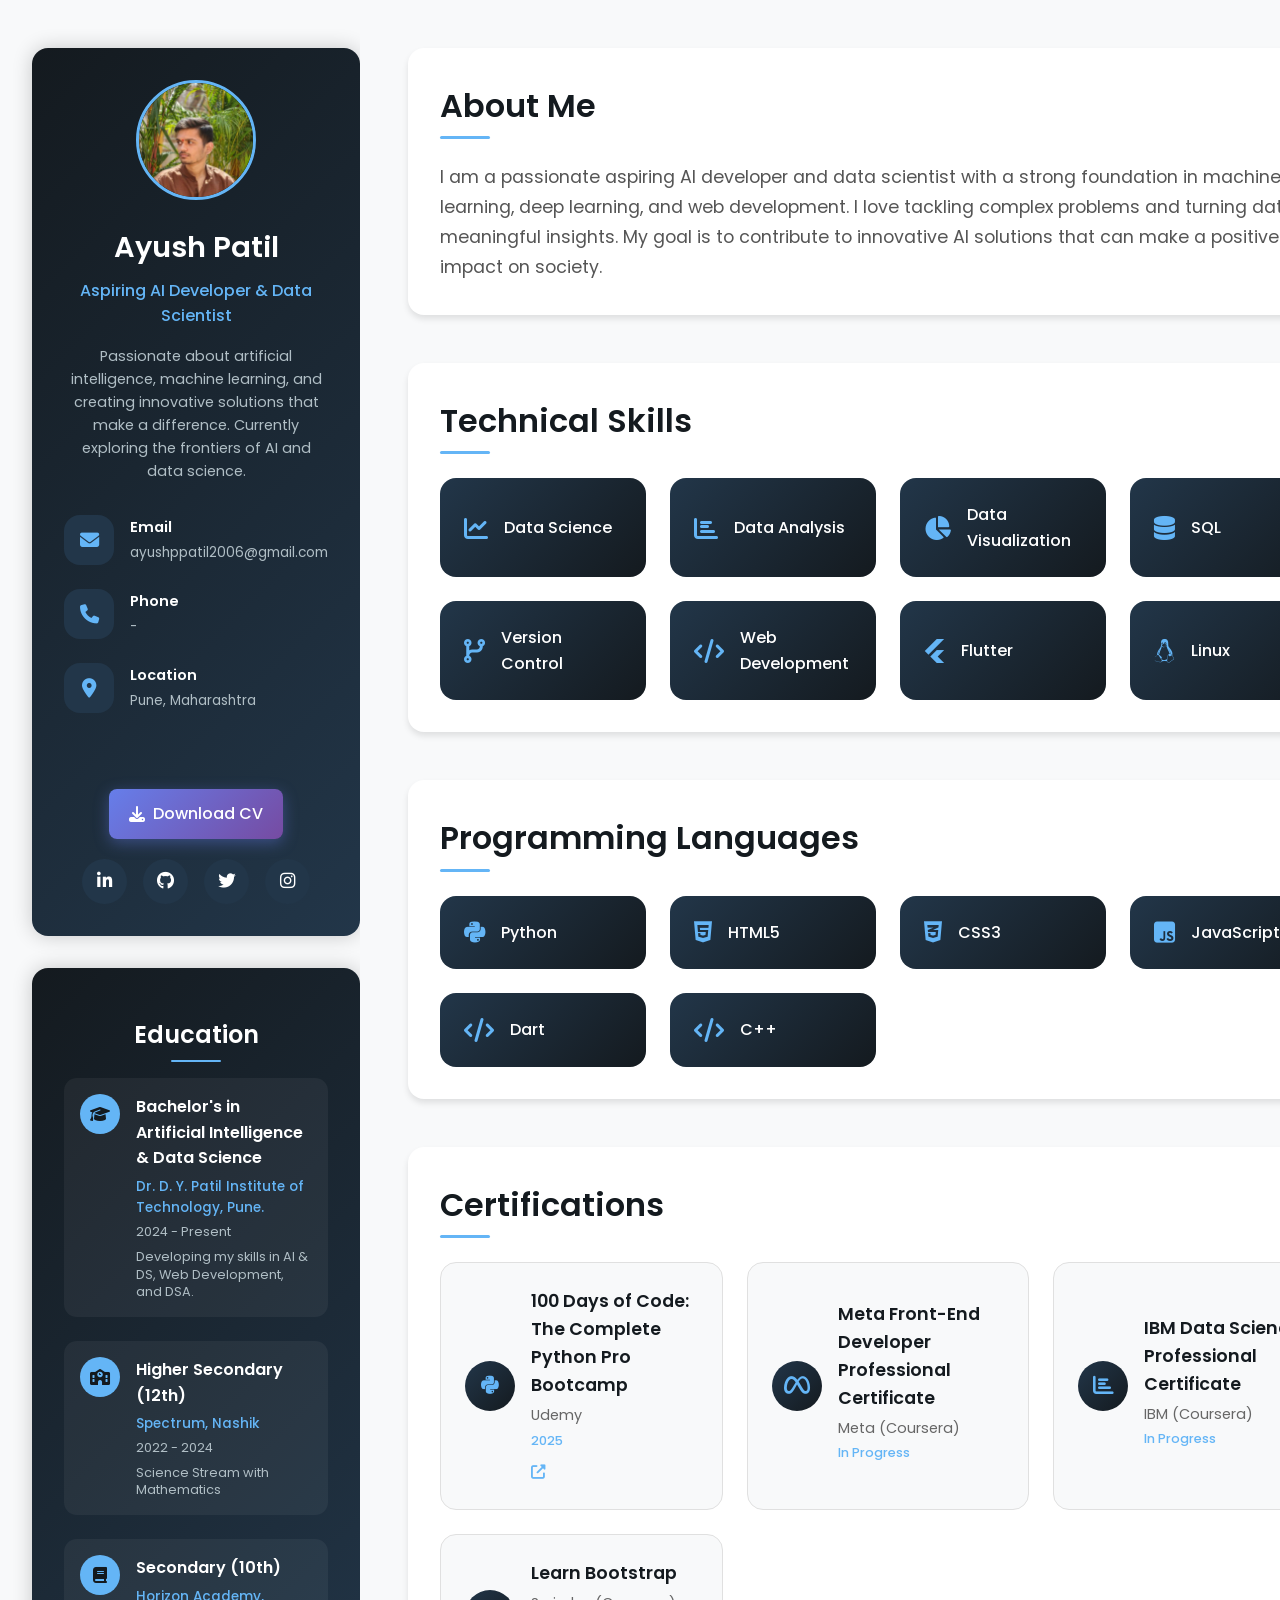
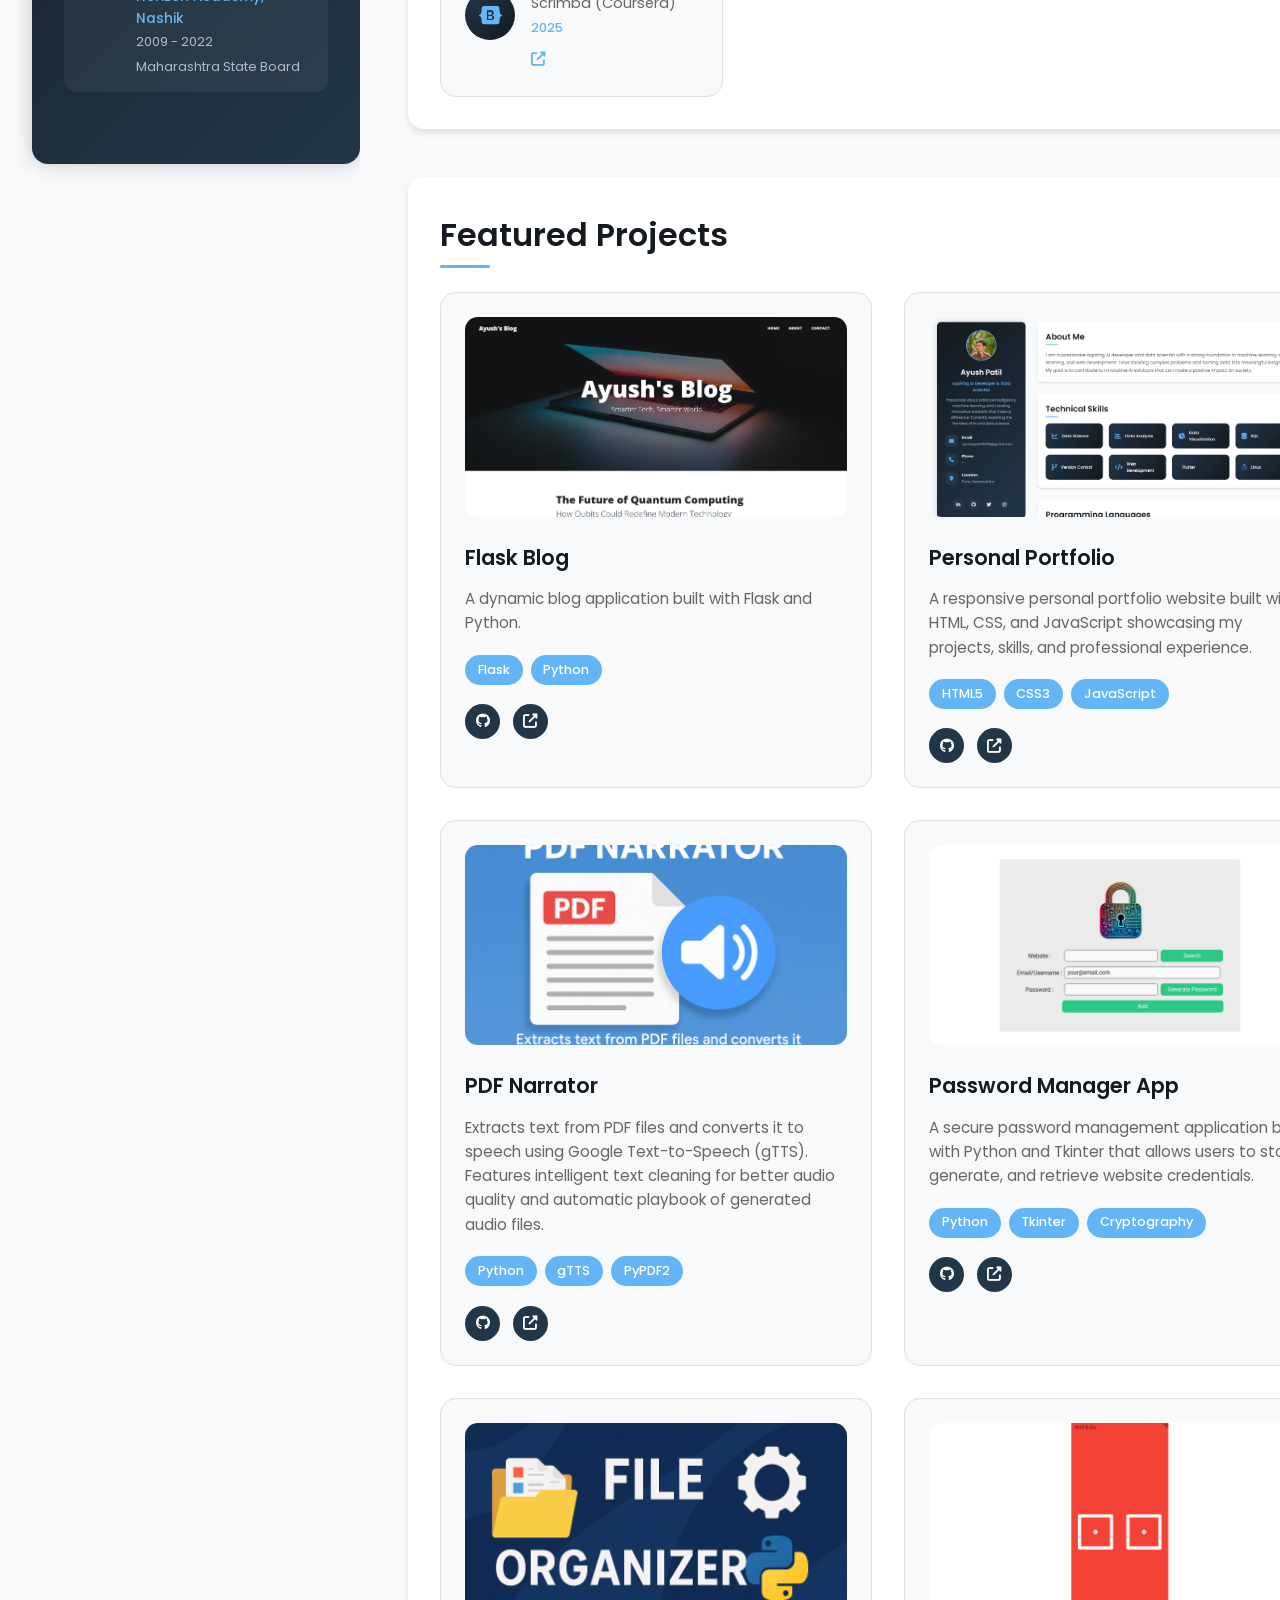
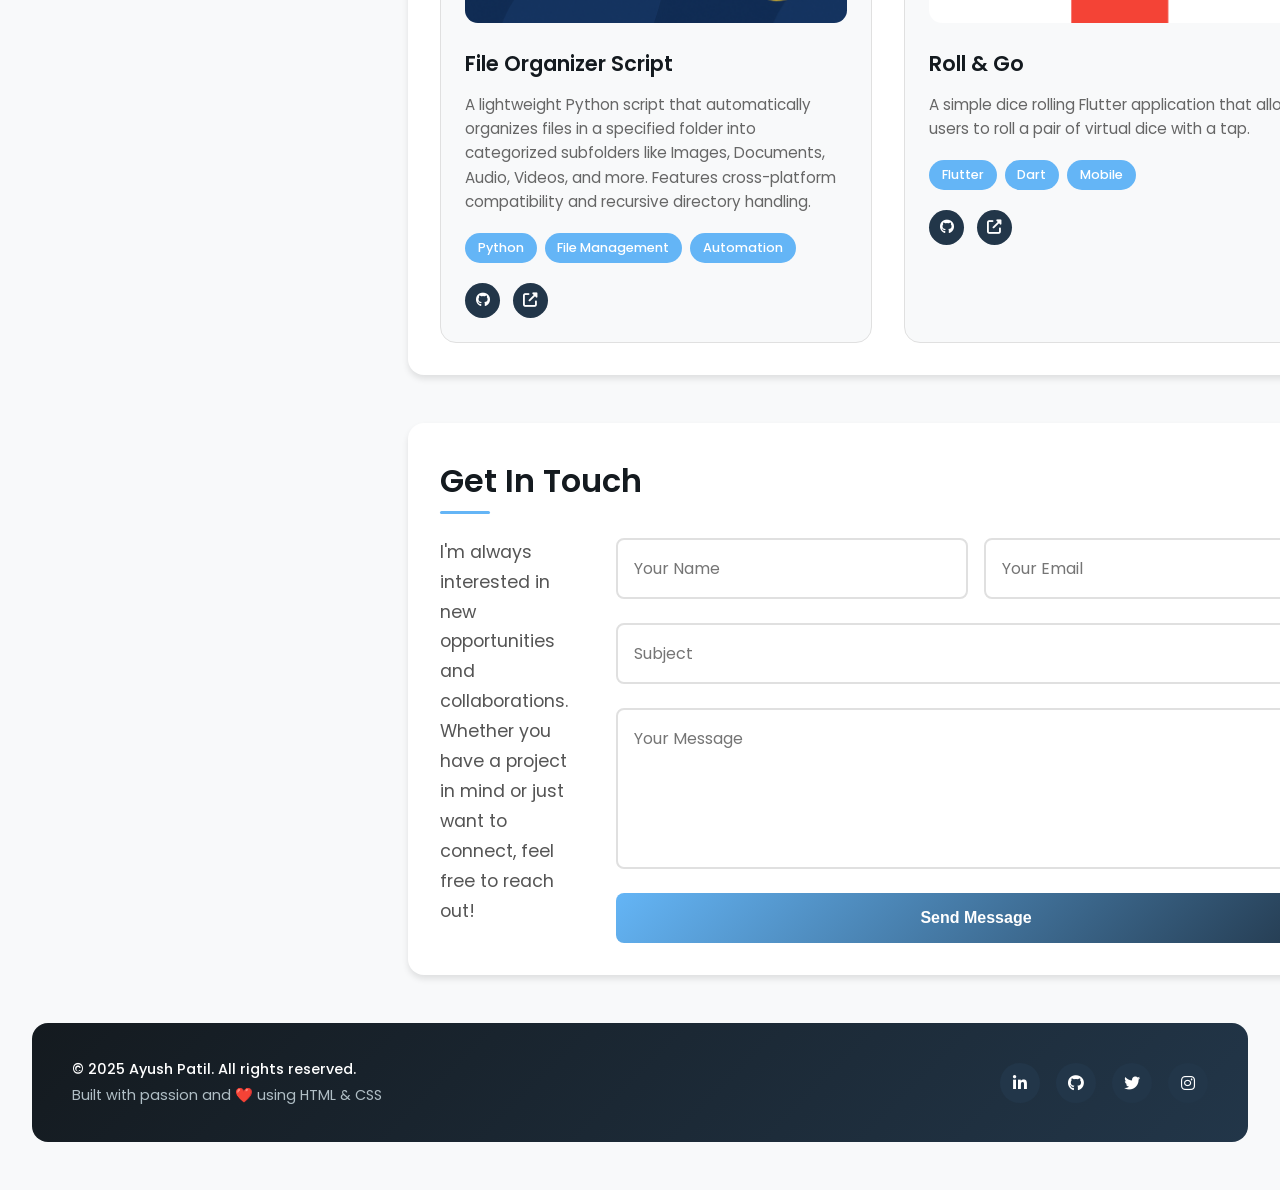
==== index.html @ ad3393be "Add Download CV Button" ====
<!DOCTYPE html>
<html lang="en">

<head>
    <meta charset="UTF-8" />
    <meta name="viewport" content="width=device-width, initial-scale=1.0" />
    <title>Ayush Patil - Aspiring AI Developer & Data Scientist</title>
    <meta name="description" content="Ayush Patil - Aspiring AI Developer and Data Scientist" />
    <meta name="google-site-verification" content="-vCXCGeqTPeAv9v4GeJiiwqOt346LW6nl3otstEwE0Q" />
    <meta name="keywords"
        content="ayushpatil0810, ayush patil, Ayush Patil, python, dy patil, dit pimpri, dit, dy patil institute of technology pimpri, dy patil institute of technology pimpri pune, py patil institute of technology pune" />

    <!-- Open Graph / Facebook -->
    <meta property="og:type" content="website" />
    <meta property="og:url" content="https://ayushpatil0810.github.io/" />
    <meta property="og:title" content="Ayush Patil - Aspiring AI Developer & Data Scientist" />
    <meta property="og:description"
        content="Passionate about artificial intelligence, machine learning, and creating innovative solutions. Portfolio showcasing projects in AI, data science, and web development." />
    <meta property="og:image" content="https://ayushpatil0810.github.io/img/pic.jpg" />
    <meta property="og:image:width" content="1200" />
    <meta property="og:image:height" content="630" />
    <meta property="og:site_name" content="Ayush Patil Portfolio" />

    <!-- Twitter -->
    <meta property="twitter:card" content="summary_large_image" />
    <meta property="twitter:url" content="https://ayushpatil0810.github.io/" />
    <meta property="twitter:title" content="Ayush Patil - Aspiring AI Developer & Data Scientist" />
    <meta property="twitter:description"
        content="Passionate about artificial intelligence, machine learning, and creating innovative solutions. Portfolio showcasing projects in AI, data science, and web development." />
    <meta property="twitter:image" content="https://ayushpatil0810.github.io/img/pic.jpg" />
    <meta property="twitter:creator" content="@ayushpatil0810" />

    <!-- Additional Meta Tags -->
    <meta name="author" content="Ayush Patil" />
    <meta name="robots" content="index, follow" />
    <meta name="theme-color" content="#64b5f6" />

    <link rel="icon" href="img/logo.png" />

    <link rel="preconnect" href="https://fonts.googleapis.com" />
    <link rel="preconnect" href="https://fonts.gstatic.com" crossorigin />
    <link href="https://fonts.googleapis.com/css2?family=Poppins:wght@300;400;500;600;700&display=swap"
        rel="stylesheet" />

    <link rel="stylesheet" href="https://cdnjs.cloudflare.com/ajax/libs/font-awesome/6.5.2/css/all.min.css"
        integrity="sha512-SnH5WK+bZxgPHs44uWIX+LLJAJ9/2PkPKZ5QiAj6Ta86w+fsb2TkcmfRyVX3pBnMFcV7oQPJkl9QevSCWr3W6A=="
        crossorigin="anonymous" referrerpolicy="no-referrer" />

    <link rel="stylesheet" href="style.css" />

    <script type="application/ld+json">
      {
        "@context": "https://schema.org",
        "@type": "Person",
        "name": "Ayush Patil",
        "jobTitle": "Aspiring AI Developer & Data Scientist",
        "url": "https://ayushpatil0810.github.io",
        "sameAs": [
          "https://linkedin.com/in/ayushpatil0810",
          "https://github.com/ayushpatil0810",
          "https://x.com/ayushpatil0810"
        ],
        "alumniOf": "Dr. D. Y. Patil Institute of Technology, Pune",
        "knowsAbout": [
          "Artificial Intelligence",
          "Data Science",
          "Web Development",
          "Python"
        ]
      }
    </script>
</head>

<body>
    <div class="container">
        <!-- Sidebar Container -->
        <div class="sidebar-container">
            <!-- Main Sidebar -->
            <aside class="sidebar">
                <div class="profile">
                    <img src="./img/pic.jpg" alt="Ayush Patil - AI Developer" class="profile-image" />
                    <h1 class="name">Ayush Patil</h1>
                    <p class="title">Aspiring AI Developer & Data Scientist</p>
                    <p class="bio">
                        Passionate about artificial intelligence, machine learning, and
                        creating innovative solutions that make a difference. Currently
                        exploring the frontiers of AI and data science.
                    </p>
                </div>

                <div class="contact-info">
                    <div class="contact-item">
                        <div class="contact-icon">
                            <i class="fas fa-envelope"></i>
                        </div>
                        <div class="contact-details">
                            <h3>Email</h3>
                            <p>ayushppatil2006@gmail.com</p>
                        </div>
                    </div>

                    <div class="contact-item">
                        <div class="contact-icon">
                            <i class="fas fa-phone"></i>
                        </div>
                        <div class="contact-details">
                            <h3>Phone</h3>
                            <p>-</p>
                        </div>
                    </div>

                    <div class="contact-item">
                        <div class="contact-icon">
                            <i class="fas fa-map-marker-alt"></i>
                        </div>
                        <div class="contact-details">
                            <h3>Location</h3>
                            <p>Pune, Maharashtra</p>
                        </div>
                    </div>
                </div>
                <div class="cv-download">
                    <a href="./cv/Ayush_Patil_CV.pdf" class="cv-btn" download="Ayush_Patil_CV.pdf"
                        aria-label="Download CV">
                        <i class="fas fa-download"></i>
                        <span>Download CV</span>
                    </a>
                </div>

                <div class="social-links">
                    <a href="https://linkedin.com/in/ayushpatil0810" class="social-link" aria-label="LinkedIn Profile"
                        target="_blank">
                        <i class="fab fa-linkedin-in"></i>
                    </a>
                    <a href="https://github.com/ayushpatil0810" class="social-link" aria-label="GitHub Profile"
                        target="_blank">
                        <i class="fab fa-github"></i>
                    </a>
                    <a href="https://x.com/ayushpatil0810" class="social-link" aria-label="Twitter Profile"
                        target="_blank">
                        <i class="fab fa-twitter"></i>
                    </a>
                    <a href="https://instagram.com/ayushpatil0810" class="social-link" aria-label="Instagram Profile"
                        target="_blank">
                        <i class="fab fa-instagram"></i>
                    </a>
                </div>
            </aside>

            <!-- Education Sidebar -->
            <aside class="sidebar education-sidebar">
                <div class="education-section">
                    <h2 class="education-title">Education</h2>

                    <div class="education-item">
                        <div class="education-icon">
                            <i class="fas fa-graduation-cap"></i>
                        </div>
                        <div class="education-details">
                            <h3>Bachelor's in Artificial Intelligence & Data Science</h3>
                            <p class="institution">
                                Dr. D. Y. Patil Institute of Technology, Pune.
                            </p>
                            <p class="duration">2024 - Present</p>
                            <p class="description">
                                Developing my skills in AI & DS, Web Development, and DSA.
                            </p>
                        </div>
                    </div>

                    <div class="education-item">
                        <div class="education-icon">
                            <i class="fas fa-school"></i>
                        </div>
                        <div class="education-details">
                            <h3>Higher Secondary (12th)</h3>
                            <p class="institution">Spectrum, Nashik</p>
                            <p class="duration">2022 - 2024</p>
                            <p class="description">Science Stream with Mathematics</p>
                        </div>
                    </div>

                    <div class="education-item">
                        <div class="education-icon">
                            <i class="fas fa-book"></i>
                        </div>
                        <div class="education-details">
                            <h3>Secondary (10th)</h3>
                            <p class="institution">Horizon Academy, Nashik</p>
                            <p class="duration">2009 - 2022</p>
                            <p class="description">Maharashtra State Board</p>
                        </div>
                    </div>
                </div>
            </aside>
        </div>

        <!-- Main Content -->
        <main class="main-content">
            <section class="about-section">
                <h2 class="section-title">About Me</h2>
                <p class="about-text">
                    I am a passionate aspiring AI developer and data scientist with a
                    strong foundation in machine learning, deep learning, and web
                    development. I love tackling complex problems and turning data into
                    meaningful insights. My goal is to contribute to innovative AI
                    solutions that can make a positive impact on society.
                </p>
            </section>
            <section class="skills-section">
                <h2 class="section-title">Technical Skills</h2>
                <div class="skills-grid">
                    <div class="skill-item">
                        <i class="fas fa-chart-line"></i>
                        <span>Data Science</span>
                    </div>
                    <div class="skill-item">
                        <i class="fas fa-chart-bar"></i>
                        <span>Data Analysis</span>
                    </div>
                    <div class="skill-item">
                        <i class="fas fa-chart-pie"></i>
                        <span>Data Visualization</span>
                    </div>
                    <div class="skill-item">
                        <i class="fas fa-database"></i>
                        <span>SQL</span>
                    </div>
                    <div class="skill-item">
                        <i class="fas fa-code-branch"></i>
                        <span>Version Control</span>
                    </div>
                    <div class="skill-item">
                        <i class="fas fa-code"></i>
                        <span>Web Development</span>
                    </div>
                    <div class="skill-item">
                        <i class="fab fa-flutter"></i>
                        <span>Flutter</span>
                    </div>
                    <div class="skill-item">
                        <i class="fab fa-linux"></i>
                        <span>Linux</span>
                    </div>
                </div>
            </section>
            <section class="languages-section">
                <h2 class="section-title">Programming Languages</h2>
                <div class="skills-grid">
                    <div class="skill-item">
                        <i class="fab fa-python"></i>
                        <span>Python</span>
                    </div>
                    <div class="skill-item">
                        <i class="fab fa-html5"></i>
                        <span>HTML5</span>
                    </div>
                    <div class="skill-item">
                        <i class="fab fa-css3-alt"></i>
                        <span>CSS3</span>
                    </div>
                    <div class="skill-item">
                        <i class="fab fa-js-square"></i>
                        <span>JavaScript</span>
                    </div>
                    <div class="skill-item">
                        <i class="fas fa-code"></i>
                        <span>Dart</span>
                    </div>
                    <div class="skill-item">
                        <i class="fas fa-code"></i>
                        <span>C++</span>
                    </div>
                </div>
            </section>

            <section class="certifications-section">
                <h2 class="section-title">Certifications</h2>
                <div class="certifications-grid">
                    <div class="certification-item">
                        <div class="certification-icon">
                            <i class="fab fa-python"></i>
                        </div>
                        <div class="certification-content">
                            <h3>100 Days of Code: The Complete Python Pro Bootcamp</h3>
                            <p class="certification-issuer">Udemy</p>
                            <p class="certification-date">2025</p>
                            <a href="https://www.udemy.com/certificate/UC-4c5a82ce-7a23-4645-aa94-d15d1c56f616/"
                                class="certification-link" target="_blank">
                                <i class="fas fa-external-link-alt"></i>
                            </a>
                        </div>
                    </div>
                    <div class="certification-item">
                        <div class="certification-icon">
                            <i class="fab fa-meta"></i>
                        </div>
                        <div class="certification-content">
                            <h3>Meta Front-End Developer Professional Certificate</h3>
                            <p class="certification-issuer">Meta (Coursera)</p>
                            <p class="certification-date">In Progress</p>
                        </div>
                    </div>
                    <div class="certification-item">
                        <div class="certification-icon">
                            <i class="fas fa-chart-bar"></i>
                        </div>
                        <div class="certification-content">
                            <h3>IBM Data Science Professional Certificate</h3>
                            <p class="certification-issuer">IBM (Coursera)</p>
                            <p class="certification-date">In Progress</p>
                        </div>
                    </div>

                    <div class="certification-item">
                        <div class="certification-icon">
                            <i class="fab fa-bootstrap"></i>
                        </div>
                        <div class="certification-content">
                            <h3>Learn Bootstrap</h3>
                            <p class="certification-issuer">Scrimba (Coursera)</p>
                            <p class="certification-date">2025</p>
                            <a href="https://www.coursera.org/account/accomplishments/verify/G1HC9CBO07LS"
                                class="certification-link" target="_blank">
                                <i class="fas fa-external-link-alt"></i>
                            </a>
                        </div>
                    </div>
                </div>
            </section>

            <section class="projects-section">
                <h2 class="section-title">Featured Projects</h2>
                <div class="projects-grid">
                    <div class="project-card">
                        <div class="project-image">
                            <img src="./img/projects/flask-blog.png" alt="Flask Blog" />
                        </div>
                        <div class="project-content">
                            <h3>Flask Blog</h3>
                            <p>A dynamic blog application built with Flask and Python.</p>
                            <div class="project-tech">
                                <span>Flask</span>
                                <span>Python</span>
                            </div>
                            <div class="project-links">
                                <a href="https://github.com/ayushpatil0810/Projects/tree/main/Python/Flask/Blog"
                                    class="project-link" target="_blank">
                                    <i class="fab fa-github"></i>
                                </a>
                                <a href="#" class="project-link" target="_blank">
                                    <i class="fas fa-external-link-alt"></i>
                                </a>
                            </div>
                        </div>
                    </div>

                    <div class="project-card">
                        <div class="project-image">
                            <img src="./img/projects/portfolio.png" alt="Personal Portfolio Website" />
                        </div>
                        <div class="project-content">
                            <h3>Personal Portfolio</h3>
                            <p>
                                A responsive personal portfolio website built with HTML, CSS,
                                and JavaScript showcasing my projects, skills, and
                                professional experience.
                            </p>
                            <div class="project-tech">
                                <span>HTML5</span>
                                <span>CSS3</span>
                                <span>JavaScript</span>
                            </div>
                            <div class="project-links">
                                <a href="https://github.com/ayushpatil0810/ayushpatil0810.github.io"
                                    class="project-link" target="_blank">
                                    <i class="fab fa-github"></i>
                                </a>
                                <a href="https://ayushpatil0810.github.io" class="project-link" target="_blank">
                                    <i class="fas fa-external-link-alt"></i>
                                </a>
                            </div>
                        </div>
                    </div>

                    <div class="project-card">
                        <div class="project-image">
                            <img src="./img/projects/pdf-narrator.png" alt="PDF Narrator" />
                        </div>
                        <div class="project-content">
                            <h3>PDF Narrator</h3>
                            <p>
                                Extracts text from PDF files and converts it to speech using
                                Google Text-to-Speech (gTTS). Features intelligent text
                                cleaning for better audio quality and automatic playbook of
                                generated audio files.
                            </p>
                            <div class="project-tech">
                                <span>Python</span>
                                <span>gTTS</span>
                                <span>PyPDF2</span>
                            </div>
                            <div class="project-links">
                                <a href="https://github.com/ayushpatil0810/pdf-to-speech" class="project-link"
                                    target="_blank">
                                    <i class="fab fa-github"></i>
                                </a>
                                <a href="#" class="project-link" target="_blank">
                                    <i class="fas fa-external-link-alt"></i>
                                </a>
                            </div>
                        </div>
                    </div>

                    <div class="project-card">
                        <div class="project-image">
                            <img src="./img/projects/password-manager.png" alt="Password Manager App" />
                        </div>
                        <div class="project-content">
                            <h3>Password Manager App</h3>
                            <p>
                                A secure password management application built with Python and
                                Tkinter that allows users to store, generate, and retrieve
                                website credentials.
                            </p>
                            <div class="project-tech">
                                <span>Python</span>
                                <span>Tkinter</span>
                                <span>Cryptography</span>
                            </div>
                            <div class="project-links">
                                <a href="#" class="project-link" target="_blank">
                                    <i class="fab fa-github"></i>
                                </a>
                                <a href="#" class="project-link" target="_blank">
                                    <i class="fas fa-external-link-alt"></i>
                                </a>
                            </div>
                        </div>
                    </div>
                    <div class="project-card">
                        <div class="project-image">
                            <img src="./img/projects/file-organizer-script.png" alt="File Organizer Script" />
                        </div>
                        <div class="project-content">
                            <h3>File Organizer Script</h3>
                            <p>
                                A lightweight Python script that automatically organizes files
                                in a specified folder into categorized subfolders like Images,
                                Documents, Audio, Videos, and more. Features cross-platform
                                compatibility and recursive directory handling.
                            </p>
                            <div class="project-tech">
                                <span>Python</span>
                                <span>File Management</span>
                                <span>Automation</span>
                            </div>
                            <div class="project-links">
                                <a href="https://github.com/ayushpatil0810/file-organizer-script" class="project-link"
                                    target="_blank">
                                    <i class="fab fa-github"></i>
                                </a>
                                <a href="#" class="project-link" target="_blank">
                                    <i class="fas fa-external-link-alt"></i>
                                </a>
                            </div>
                        </div>
                    </div>

                    <div class="project-card">
                        <div class="project-image">
                            <img src="./img/projects/roll-n-go.png" alt="Roll & Go Dice App" />
                        </div>
                        <div class="project-content">
                            <h3>Roll & Go</h3>
                            <p>
                                A simple dice rolling Flutter application that allows users to
                                roll a pair of virtual dice with a tap.
                            </p>
                            <div class="project-tech">
                                <span>Flutter</span>
                                <span>Dart</span> <span>Mobile</span>
                            </div>
                            <div class="project-links">
                                <a href="https://github.com/ayushpatil0810/dice_and_roll_flutter_app"
                                    class="project-link" target="_blank">
                                    <i class="fab fa-github"></i>
                                </a>
                                <a href="#" class="project-link" target="_blank">
                                    <i class="fas fa-external-link-alt"></i>
                                </a>
                            </div>
                        </div>
                    </div>
                </div>
            </section>

            <section class="contact-section">
                <h2 class="section-title">Get In Touch</h2>
                <div class="contact-content">
                    <div class="contact-text">
                        <p>
                            I'm always interested in new opportunities and collaborations.
                            Whether you have a project in mind or just want to connect, feel
                            free to reach out!
                        </p>
                    </div>
                    <form class="contact-form">
                        <div class="form-group">
                            <input type="text" name="name" placeholder="Your Name" required />
                            <input type="email" name="email" placeholder="Your Email" required />
                        </div>
                        <div class="form-group">
                            <input type="text" name="subject" placeholder="Subject" required />
                        </div>
                        <div class="form-group">
                            <textarea name="message" placeholder="Your Message" rows="5" required></textarea>
                        </div>
                        <button type="submit" class="submit-btn">Send Message</button>
                    </form>
                </div>
            </section>
        </main>
    </div>

    <!-- Footer -->
    <footer class="footer">
        <div class="footer-content">
            <div class="footer-text">
                <p>&copy; 2025 Ayush Patil. All rights reserved.</p>
                <p>Built with passion and ❤️ using HTML & CSS</p>
            </div>
            <div class="footer-social">
                <a href="https://linkedin.com/in/ayushpatil0810" class="footer-social-link" aria-label="LinkedIn"
                    target="_blank">
                    <i class="fab fa-linkedin-in"></i>
                </a>
                <a href="https://github.com/ayushpatil0810" class="footer-social-link" aria-label="GitHub"
                    target="_blank">
                    <i class="fab fa-github"></i>
                </a>
                <a href="https://x.com/ayushpatil0810" class="footer-social-link" aria-label="Twitter" target="_blank">
                    <i class="fab fa-twitter"></i>
                </a>
                <a href="https://instagram.com/ayushpatil0810" class="footer-social-link" aria-label="Instagram"
                    target="_blank">
                    <i class="fab fa-instagram"></i>
                </a>
            </div>
        </div>
    </footer>
</body>

</html>
---- style.css ----
:root {
    --primary-bg: #141a1f;
    --secondary-bg: #223649;
    --accent-color: #64b5f6;
    --text-white: #ffffff;
    --text-gray: #b0bec5;
    --background: #f8f9fa;
}

* {
    margin: 0;
    padding: 0;
    box-sizing: border-box;
}

body {
    font-family: "Poppins", sans-serif;
    line-height: 1.6;
    color: var(--text-white);
    background-color: var(--background);
    overflow-x: hidden;
}

.container {
    display: flex;
    min-height: 100vh;
}

.sidebar-container {
    display: flex;
    flex-direction: column;
    width: 350px;
    gap: 1rem;
    margin: 3rem 0rem 0rem 2rem;
}

.sidebar {
    background: linear-gradient(135deg, var(--primary-bg), var(--secondary-bg));
    width: 100%;
    height: fit-content;
    padding: 2rem;
    display: flex;
    flex-direction: column;
    box-shadow: 0 0 20px rgba(0, 0, 0, 0.2);
    margin: 0;
    border-radius: 1rem;
}

.education-sidebar {
    margin-top: 1rem;
}

.education-section {
    padding: 1rem 0;
}

.education-title {
    font-size: 1.5rem;
    font-weight: 600;
    color: var(--text-white);
    margin-bottom: 1.5rem;
    text-align: center;
    position: relative;
}

.education-title::after {
    content: '';
    position: absolute;
    bottom: -0.5rem;
    left: 50%;
    transform: translateX(-50%);
    width: 50px;
    height: 2px;
    background: var(--accent-color);
    border-radius: 1px;
}

.education-item {
    display: flex;
    align-items: flex-start;
    gap: 1rem;
    margin-bottom: 1.5rem;
    padding: 1rem;
    background: rgba(255, 255, 255, 0.05);
    border-radius: 0.8rem;
    transition: all 0.3s ease;
}

.education-item:hover {
    background: rgba(255, 255, 255, 0.1);
    transform: translateX(5px);
}

.education-icon {
    display: flex;
    justify-content: center;
    align-items: center;
    width: 40px;
    height: 40px;
    background: var(--accent-color);
    border-radius: 50%;
    color: var(--primary-bg);
    font-size: 1rem;
    flex-shrink: 0;
}

.education-details h3 {
    font-size: 1rem;
    font-weight: 600;
    color: var(--text-white);
    margin-bottom: 0.3rem;
}

.institution {
    font-size: 0.85rem;
    color: var(--accent-color);
    font-weight: 500;
    margin-bottom: 0.2rem;
}

.duration {
    font-size: 0.8rem;
    color: var(--text-gray);
    margin-bottom: 0.3rem;
}

.description {
    font-size: 0.8rem;
    color: var(--text-gray);
    line-height: 1.4;
}

.profile {
    text-align: center;
    margin-bottom: 2rem;
}

.profile-image {
    width: 120px;
    height: 120px;
    border-radius: 50%;
    object-fit: cover;
    border: 3px solid var(--accent-color);
    margin-bottom: 1rem;
    transition: all 0.3s ease;
}

.profile-image:hover {
    transform: scale(1.05);
}

.name {
    font-size: 1.8rem;
    font-weight: 600;
    margin-bottom: 0.5rem;
    color: var(--text-white);
}

.title {
    font-size: 1rem;
    font-weight: 500;
    color: var(--accent-color);
    margin-bottom: 1rem;
}

.bio {
    font-size: 0.9rem;
    color: var(--text-gray);
    line-height: 1.6;
}

.contact-info {
    margin-bottom: 2rem;
}

.contact-item {
    display: flex;
    align-items: center;
    margin-bottom: 1.5rem;
    transition: all 0.3s ease;
}

.contact-item:hover {
    transform: translateX(5px);
}

.contact-icon {
    display: flex;
    justify-content: center;
    align-items: center;
    background: var(--secondary-bg);
    width: 50px;
    height: 50px;
    border-radius: 1rem;
    margin-right: 1rem;
    font-size: 1.2rem;
    color: var(--accent-color);
}

.contact-item:hover .contact-icon {
    background: var(--accent-color);
    color: var(--primary-bg);
}

.contact-details h3 {
    font-size: 0.9rem;
    font-weight: 600;
    color: var(--text-white);
    margin-bottom: 0.2rem;
}

.contact-details p {
    font-size: 0.85rem;
    color: var(--text-gray);
}

/* CV Download Button */
.cv-download {
    margin: 20px 0;
    text-align: center;
}

.cv-btn {
    display: inline-flex;
    align-items: center;
    gap: 8px;
    background: linear-gradient(135deg, #667eea 0%, #764ba2 100%);
    color: white;
    text-decoration: none;
    padding: 12px 20px;
    border-radius: 8px;
    font-weight: 500;
    transition: all 0.3s ease;
    box-shadow: 0 4px 15px rgba(102, 126, 234, 0.4);
}

.cv-btn:hover {
    transform: translateY(-2px);
    box-shadow: 0 6px 20px rgba(102, 126, 234, 0.6);
}

.social-links {
    display: flex;
    gap: 1rem;
    justify-content: center;
}

.social-link {
    display: flex;
    justify-content: center;
    align-items: center;
    width: 45px;
    height: 45px;
    background: var(--secondary-bg);
    border-radius: 50%;
    color: var(--text-white);
    text-decoration: none;
    font-size: 1.1rem;
    transition: all 0.3s ease;
}

.social-link:hover {
    background: var(--accent-color);
    color: var(--primary-bg);
    transform: translateY(-3px);
}

.main-content {
    flex: 1;
    padding: 3rem;
    background: var(--background);
}

.about-section,
.skills-section,
.languages-section,
.certifications-section,
.projects-section,
.contact-section {
    margin-bottom: 3rem;
    background: white;
    padding: 2rem;
    border-radius: 1rem;
    box-shadow: 0 4px 6px rgba(0, 0, 0, 0.1);
}

.contact-section {
    margin-bottom: 0rem;
}

.section-title {
    font-size: 2rem;
    font-weight: 600;
    color: var(--primary-bg);
    margin-bottom: 1.5rem;
    position: relative;
    padding-bottom: 0.5rem;
}

.section-title::after {
    content: '';
    position: absolute;
    bottom: 0;
    left: 0;
    width: 50px;
    height: 3px;
    background: var(--accent-color);
    border-radius: 2px;
}

.about-text {
    font-size: 1.1rem;
    line-height: 1.7;
    color: #555;
}

.skills-grid {
    display: grid;
    grid-template-columns: repeat(auto-fit, minmax(200px, 1fr));
    gap: 1.5rem;
}

.skill-item {
    display: flex;
    align-items: center;
    gap: 1rem;
    padding: 1.5rem;
    background: linear-gradient(135deg, var(--secondary-bg), var(--primary-bg));
    color: var(--text-white);
    border-radius: 1rem;
    transition: all 0.3s ease;
    cursor: pointer;
}

.skill-item:hover {
    transform: translateY(-5px);
    box-shadow: 0 10px 25px rgba(0, 0, 0, 0.2);
}

.skill-item i {
    font-size: 1.5rem;
    color: var(--accent-color);
}

.skill-item span {
    font-weight: 500;
    font-size: 1rem;
}

.certifications-grid {
    display: grid;
    grid-template-columns: repeat(auto-fit, minmax(280px, 1fr));
    gap: 1.5rem;
}

.certification-item {
    display: flex;
    align-items: center;
    gap: 1rem;
    padding: 1.5rem;
    background: var(--background);
    border-radius: 1rem;
    border: 1px solid #e0e0e0;
    transition: all 0.3s ease;
}

.certification-item:hover {
    transform: translateY(-3px);
    box-shadow: 0 8px 20px rgba(0, 0, 0, 0.1);
}

.certification-icon {
    display: flex;
    justify-content: center;
    align-items: center;
    width: 50px;
    height: 50px;
    background: linear-gradient(135deg, var(--secondary-bg), var(--primary-bg));
    border-radius: 50%;
    color: var(--accent-color);
    font-size: 1.3rem;
    flex-shrink: 0;
}

.certification-content h3 {
    font-size: 1.1rem;
    font-weight: 600;
    color: var(--primary-bg);
    margin-bottom: 0.3rem;
}

.certification-issuer {
    font-size: 0.9rem;
    color: #666;
    margin-bottom: 0.2rem;
}

.certification-date {
    font-size: 0.8rem;
    color: var(--accent-color);
    font-weight: 500;
    margin-bottom: 0.5rem;
}

.certification-content p.certification-date:contains("In Progress") {
    color: #ff9800;
    font-weight: 600;
}

.certification-link {
    display: inline-flex;
    align-items: center;
    color: var(--accent-color);
    text-decoration: none;
    font-size: 0.9rem;
    transition: all 0.3s ease;
}

.certification-link:hover {
    color: var(--primary-bg);
    transform: translateX(3px);
}

.projects-grid {
    display: grid;
    grid-template-columns: repeat(auto-fit, minmax(400px, 1fr));
    gap: 2rem;
    justify-items: center;
}

.project-card {
    background: var(--background);
    border-radius: 1rem;
    padding: 1.5rem;
    border: 1px solid #e0e0e0;
    transition: all 0.3s ease;
}

.project-card:hover {
    transform: translateY(-5px);
    box-shadow: 0 10px 30px rgba(0, 0, 0, 0.15);
}

.project-image {
    width: 100%;
    height: 200px;
    border-radius: 0.8rem;
    margin-bottom: 1.5rem;
    overflow: hidden;
    background: var(--background);
    display: flex;
    align-items: center;
    justify-content: center;
}

.project-image img {
    width: 100%;
    height: 100%;
    object-fit: cover;
    transition: all 0.3s ease;
}

.project-card:hover .project-image img {
    transform: scale(1.05);
}

.project-image i {
    font-size: 1.8rem;
    color: var(--accent-color);
}

.project-content h3 {
    font-size: 1.3rem;
    font-weight: 600;
    color: var(--primary-bg);
    margin-bottom: 0.8rem;
}

.project-content p {
    color: #666;
    line-height: 1.6;
    margin-bottom: 1.2rem;
    font-size: 0.95rem;
}

.project-tech {
    display: flex;
    flex-wrap: wrap;
    gap: 0.5rem;
    margin-bottom: 1.2rem;
}

.project-tech span {
    background: var(--accent-color);
    color: white;
    padding: 0.3rem 0.8rem;
    border-radius: 1rem;
    font-size: 0.8rem;
    font-weight: 500;
}

.project-links {
    display: flex;
    gap: 0.8rem;
}

.project-link {
    display: flex;
    justify-content: center;
    align-items: center;
    width: 35px;
    height: 35px;
    background: var(--secondary-bg);
    color: white;
    border-radius: 50%;
    text-decoration: none;
    font-size: 0.9rem;
    transition: all 0.3s ease;
}

.project-link:hover {
    background: var(--accent-color);
    transform: scale(1.1);
}

.contact-content {
    display: grid;
    grid-template-columns: 1fr 1fr;
    gap: 3rem;
    align-items: start;
}

.contact-text {
    font-size: 1.1rem;
    line-height: 1.7;
    color: #555;
}

.contact-form {
    display: flex;
    flex-direction: column;
    gap: 1.5rem;
}

.form-group {
    display: flex;
    gap: 1rem;
}

.form-group input,
.form-group textarea {
    flex: 1;
    padding: 1rem;
    border: 2px solid #e0e0e0;
    border-radius: 0.5rem;
    font-family: inherit;
    font-size: 1rem;
    transition: border-color 0.3s ease;
}

.form-group input:focus,
.form-group textarea:focus {
    outline: none;
    border-color: var(--accent-color);
}

.submit-btn {
    padding: 1rem 2rem;
    background: linear-gradient(135deg, var(--accent-color), var(--secondary-bg));
    color: white;
    border: none;
    border-radius: 0.5rem;
    font-size: 1rem;
    font-weight: 600;
    cursor: pointer;
    transition: all 0.3s ease;
}

.submit-btn:hover {
    transform: translateY(-2px);
    box-shadow: 0 5px 15px rgba(100, 181, 246, 0.4);
}


.footer {
    background: linear-gradient(135deg, var(--primary-bg), var(--secondary-bg));
    color: var(--text-white);
    padding: 2rem 0;
    border-radius: 1rem;
    margin: 0rem 2rem 3rem 2rem;
}

.footer-content {
    max-width: 1200px;
    margin: 0 auto;
    padding: 0 2rem;
    display: flex;
    justify-content: space-between;
    align-items: center;
    flex-wrap: wrap;
    gap: 1rem;
}

.footer-text {
    text-align: left;
}

.footer-text p {
    margin: 0.2rem 0;
    color: var(--text-gray);
    font-size: 0.9rem;
}

.footer-text p:first-child {
    color: var(--text-white);
    font-weight: 500;
}

.footer-social {
    display: flex;
    gap: 1rem;
}

.footer-social-link {
    display: flex;
    justify-content: center;
    align-items: center;
    width: 40px;
    height: 40px;
    background: var(--secondary-bg);
    border-radius: 50%;
    color: var(--text-white);
    text-decoration: none;
    font-size: 1rem;
    transition: all 0.3s ease;
}

.footer-social-link:hover {
    background: var(--accent-color);
    color: var(--primary-bg);
    transform: translateY(-3px);
}

@media (max-width: 1024px) {
    .container {
        flex-direction: column;
    }

    .sidebar-container {
        width: calc(100% - 4rem);
        margin: 2rem 2rem 0rem 2rem;
        gap: 2rem;
    }

    .sidebar {
        width: 100%;
        padding: 2rem;
    }

    .profile {
        margin-bottom: 2rem;
    }

    .contact-info {
        display: grid;
        grid-template-columns: repeat(auto-fit, minmax(250px, 1fr));
        gap: 1rem;
        margin-bottom: 2rem;
    }

    .main-content {
        padding: 2rem;
    }

    .contact-content {
        grid-template-columns: 1fr;
        gap: 2rem;
    }
}

@media (max-width: 768px) {
    .sidebar-container {
        width: calc(100% - 3rem);
        margin: 1.5rem 1.5rem 0rem 1.5rem;
    }

    .profile-image {
        width: 100px;
        height: 100px;
    }

    .name {
        font-size: 1.5rem;
    }

    .section-title {
        font-size: 1.5rem;
    }

    .skills-grid {
        grid-template-columns: 1fr;
    }

    .certifications-grid {
        grid-template-columns: 1fr;
    }

    .projects-grid {
        grid-template-columns: 1fr;
    }

    .contact-info {
        grid-template-columns: 1fr;
    }

    .social-links {
        gap: 0.5rem;
    }

    .social-link {
        width: 40px;
        height: 40px;
        font-size: 1rem;
    }

    .form-group {
        flex-direction: column;
    }

    .footer-content {
        flex-direction: column;
        text-align: center;
        gap: 1.5rem;
    }

    .footer-text {
        text-align: center;
    }
}

@media (max-width: 480px) {
    .sidebar-container {
        width: calc(100% - 2rem);
        margin: 1rem 1rem 0rem 1rem;
    }

    .sidebar {
        padding: 1rem;
    }

    .main-content {
        padding: 1rem;
    }

    .about-section,
    .skills-section,
    .languages-section,
    .certifications-section,
    .projects-section,
    .contact-section {
        padding: 1.5rem;
    }
}
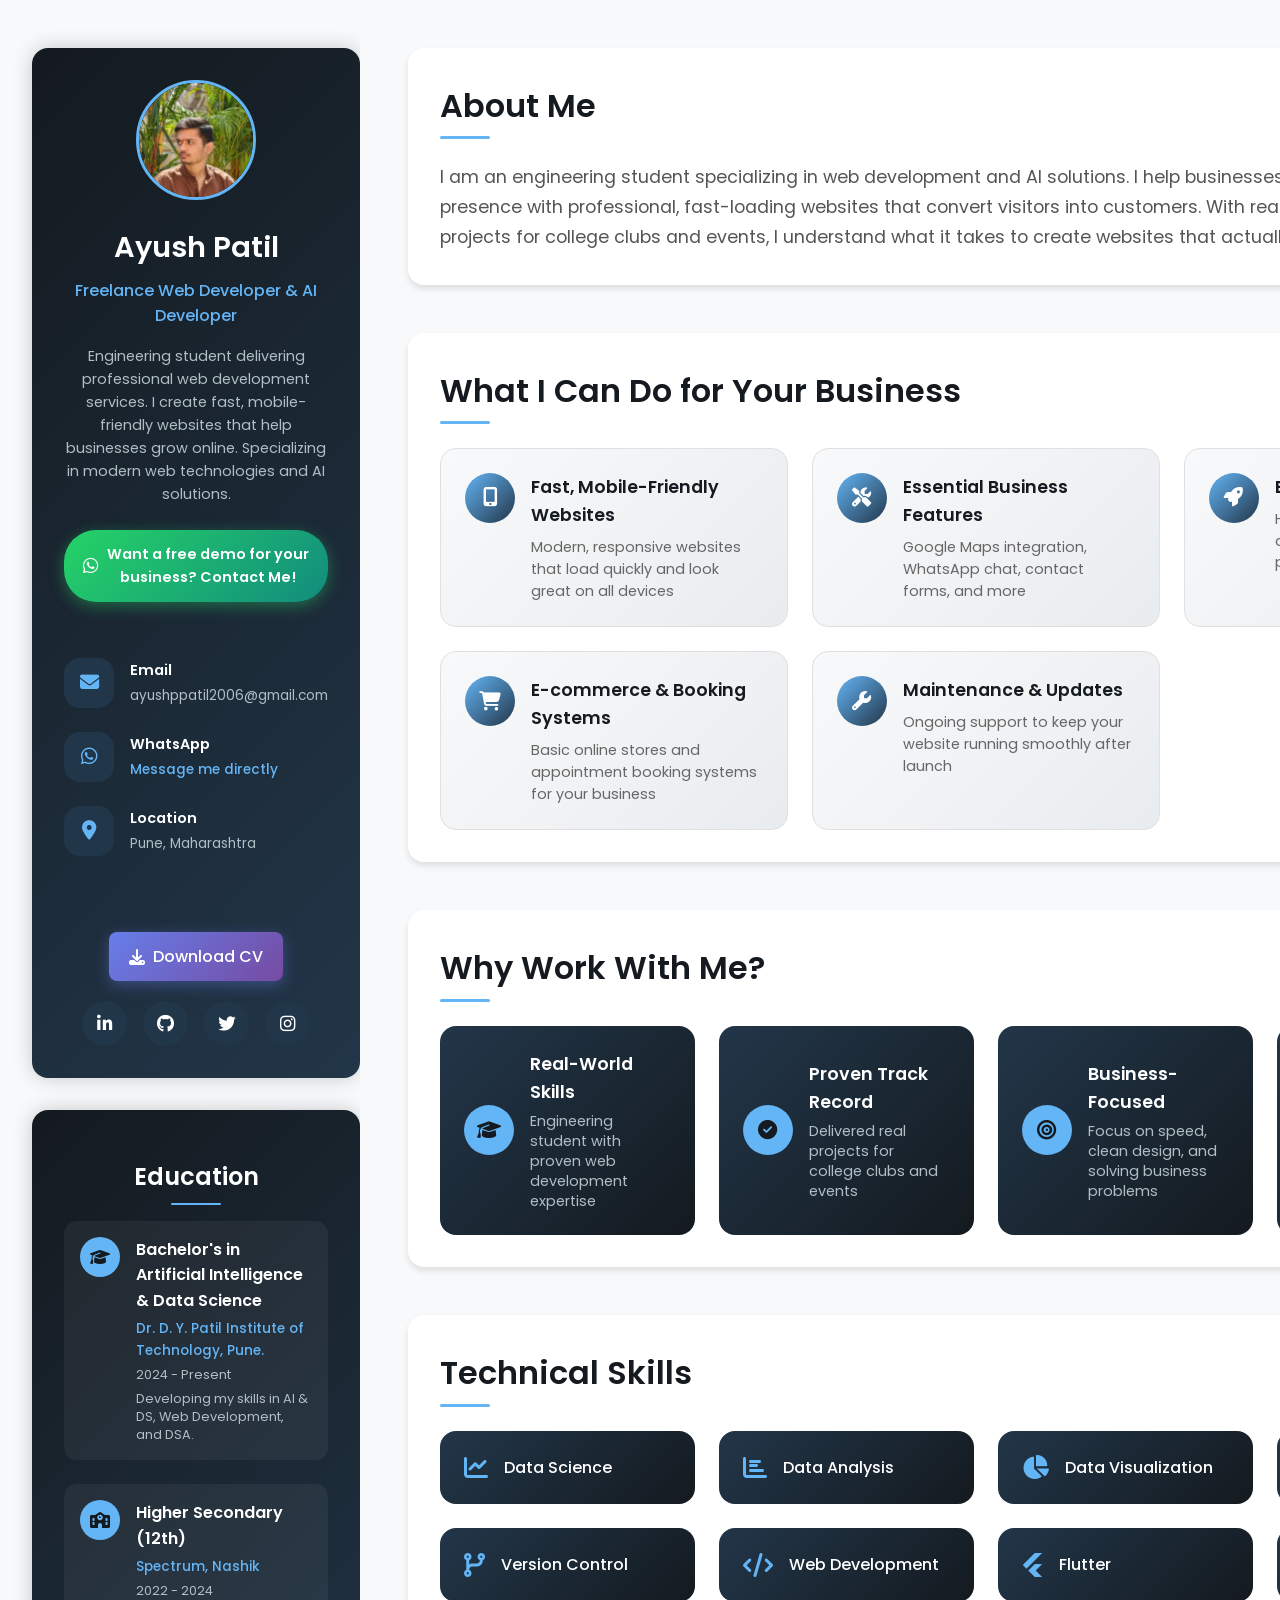
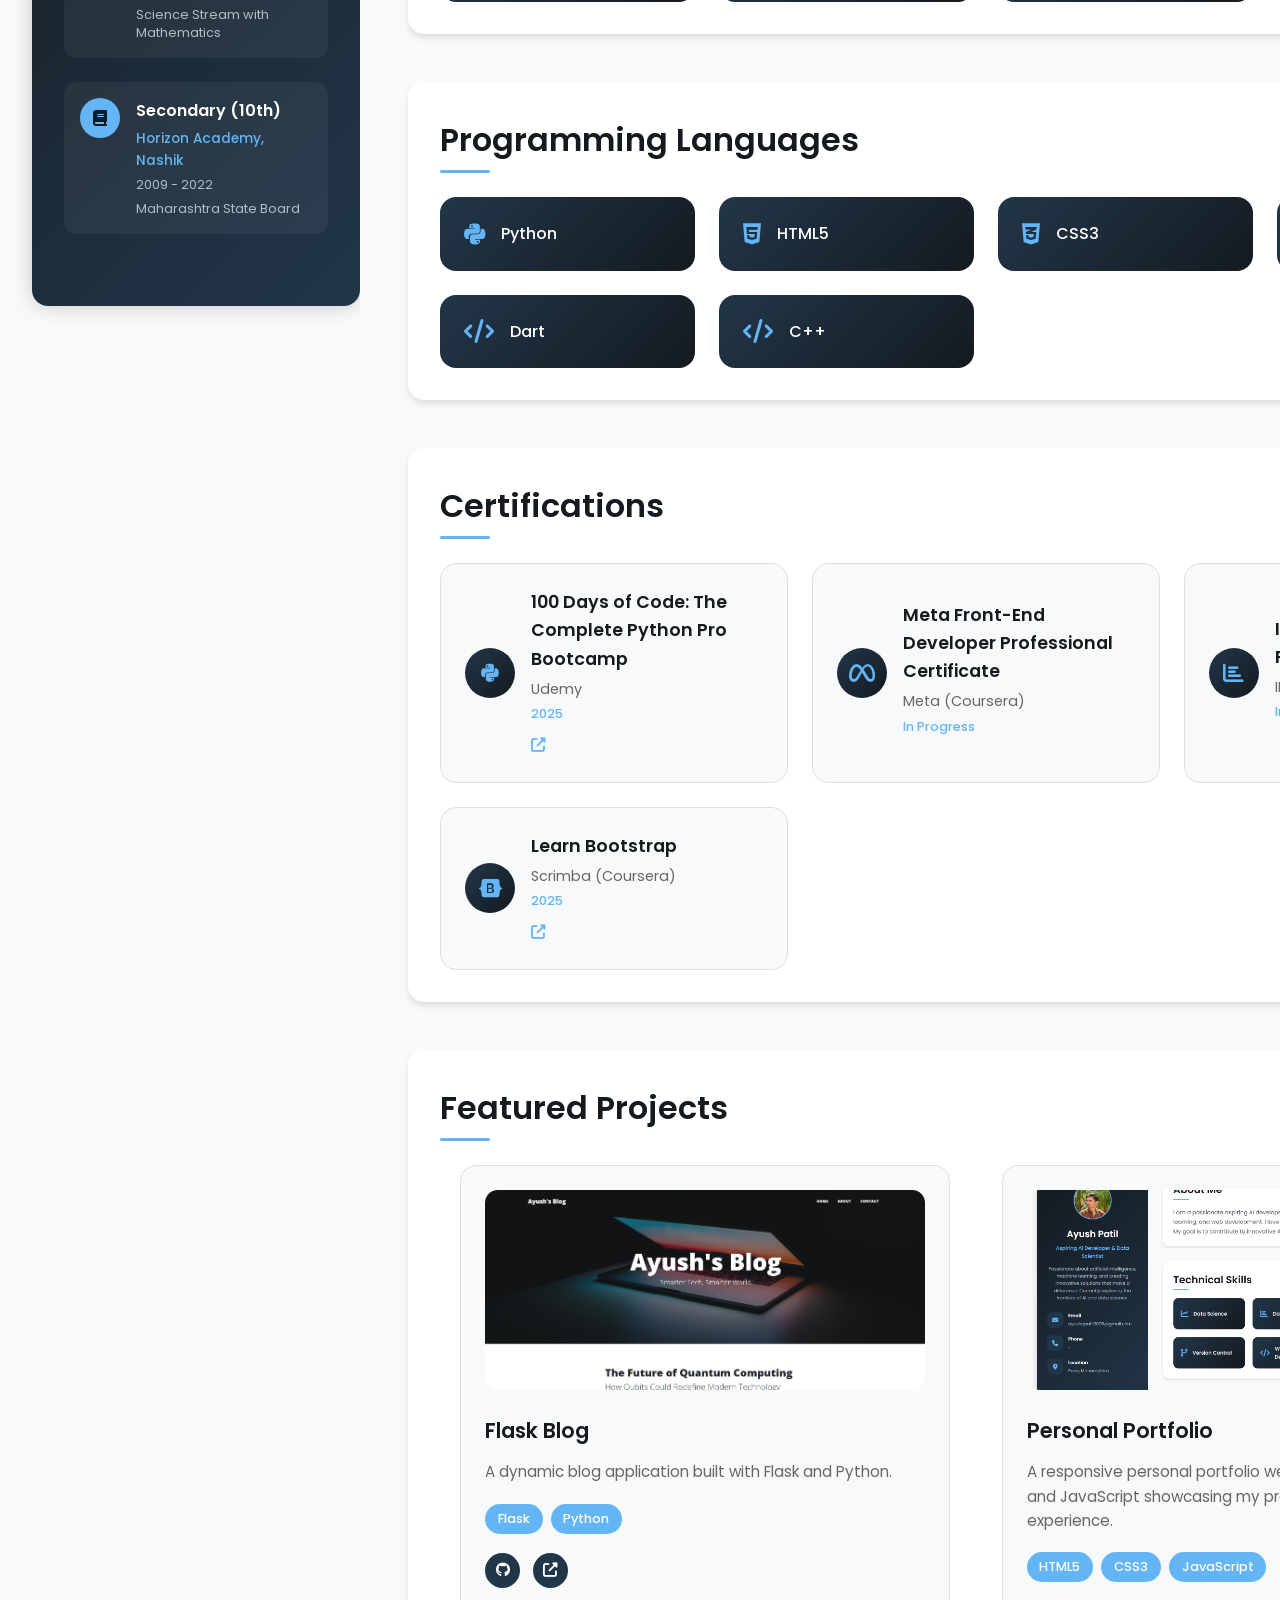
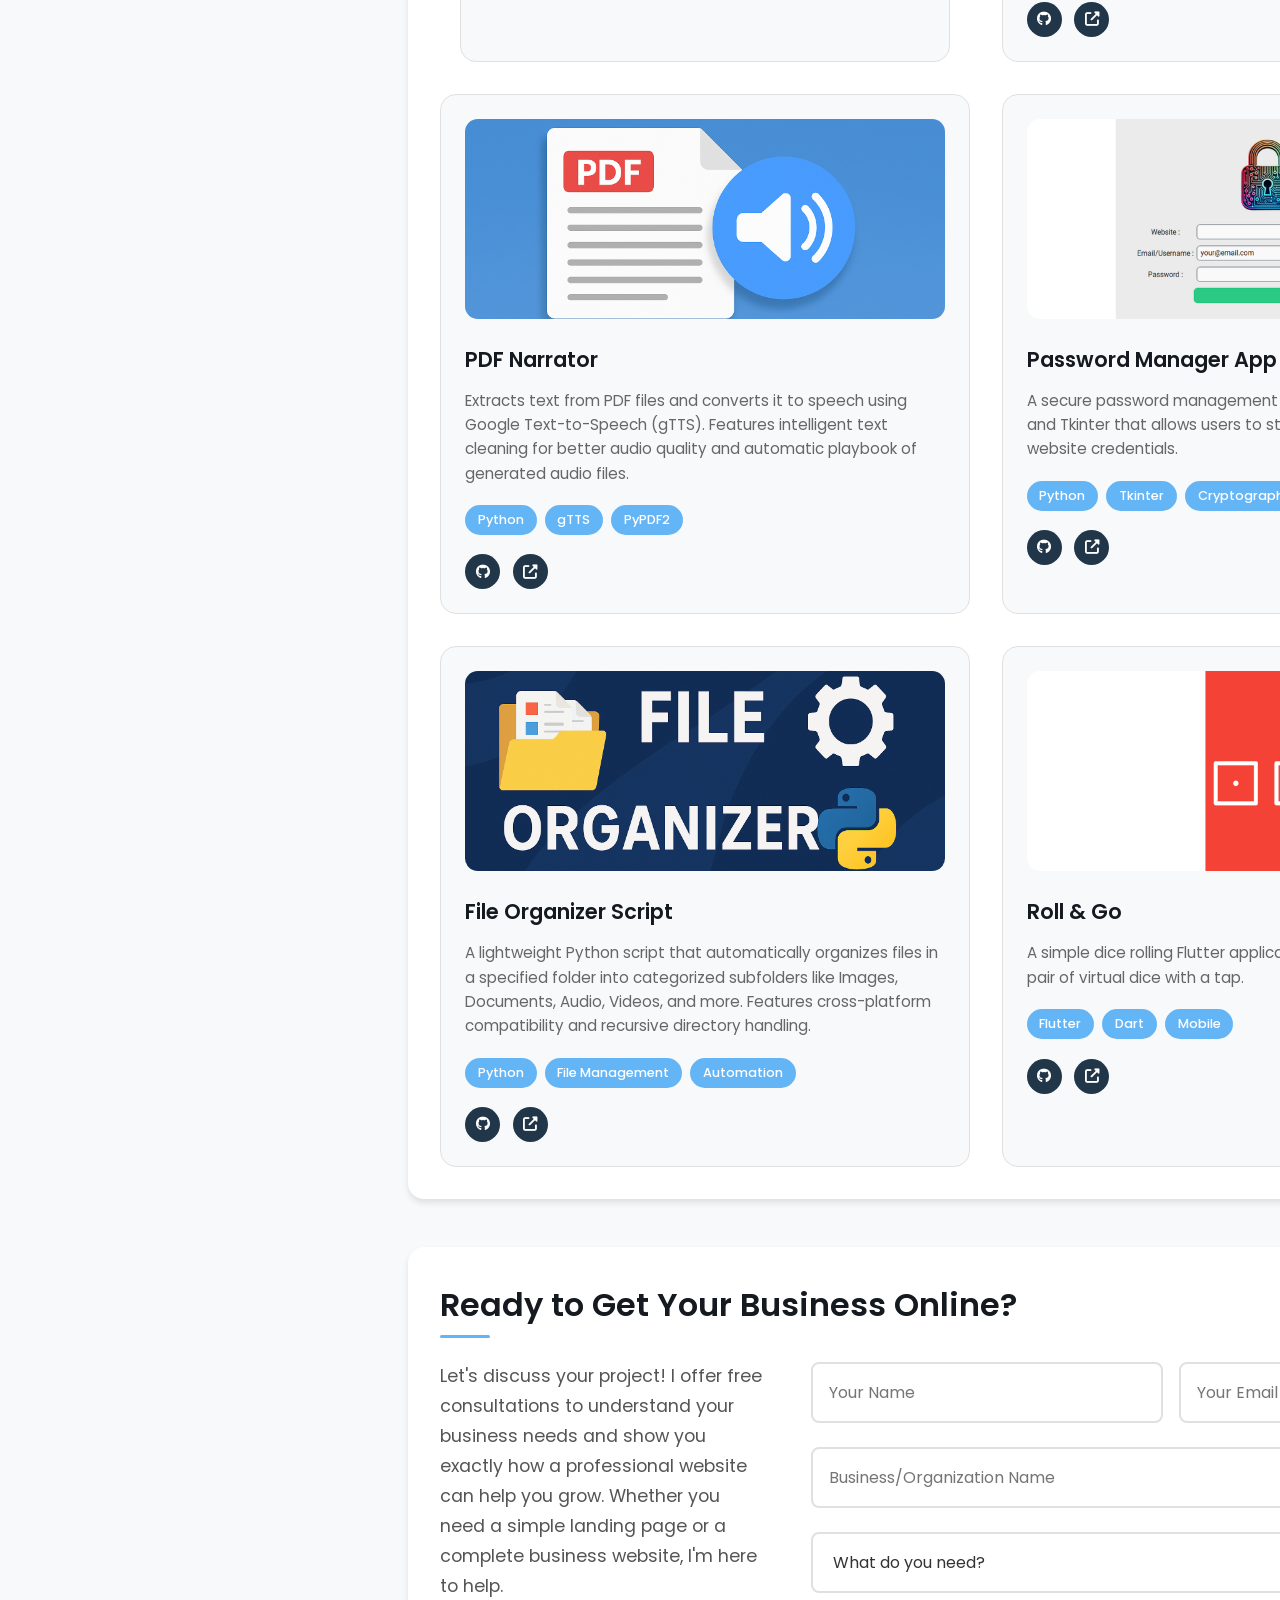
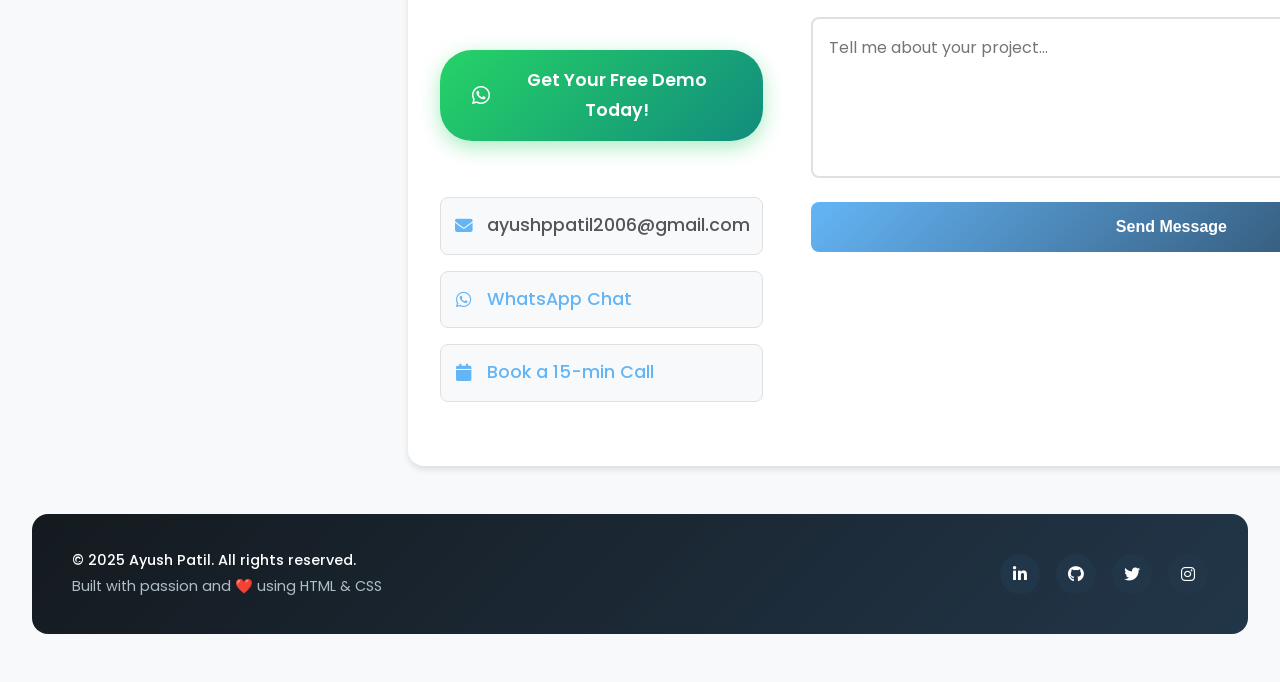
==== commit 4ebe0793: "Update Website" ====
--- a/index.html
+++ b/index.html
@@ -4,18 +4,18 @@
 <head>
     <meta charset="UTF-8" />
     <meta name="viewport" content="width=device-width, initial-scale=1.0" />
-    <title>Ayush Patil - Aspiring AI Developer & Data Scientist</title>
-    <meta name="description" content="Ayush Patil - Aspiring AI Developer and Data Scientist" />
+    <title>Ayush Patil - Freelance Web Developer & AI Developer</title>
+    <meta name="description" content="Ayush Patil - Freelance Web Developer specializing in fast, mobile-friendly websites and AI solutions. Get your business online with professional web development services." />
     <meta name="google-site-verification" content="-vCXCGeqTPeAv9v4GeJiiwqOt346LW6nl3otstEwE0Q" />
     <meta name="keywords"
-        content="ayushpatil0810, ayush patil, Ayush Patil, python, dy patil, dit pimpri, dit, dy patil institute of technology pimpri, dy patil institute of technology pimpri pune, py patil institute of technology pune" />
+        content="ayushpatil0810, ayush patil, Ayush Patil, freelance web developer, web development services, website design, mobile-friendly websites, landing pages, e-commerce setup, python, dy patil, dit pimpri, dit, dy patil institute of technology pimpri, dy patil institute of technology pimpri pune, py patil institute of technology pune" />
 
     <!-- Open Graph / Facebook -->
     <meta property="og:type" content="website" />
     <meta property="og:url" content="https://ayushpatil0810.github.io/" />
-    <meta property="og:title" content="Ayush Patil - Aspiring AI Developer & Data Scientist" />
+    <meta property="og:title" content="Ayush Patil - Freelance Web Developer & AI Developer" />
     <meta property="og:description"
-        content="Passionate about artificial intelligence, machine learning, and creating innovative solutions. Portfolio showcasing projects in AI, data science, and web development." />
+        content="Professional web development services including fast, mobile-friendly websites, landing pages, e-commerce setup, and AI solutions. Contact for a free demo!" />
     <meta property="og:image" content="https://ayushpatil0810.github.io/img/pic.jpg" />
     <meta property="og:image:width" content="1200" />
     <meta property="og:image:height" content="630" />
@@ -24,9 +24,9 @@
     <!-- Twitter -->
     <meta property="twitter:card" content="summary_large_image" />
     <meta property="twitter:url" content="https://ayushpatil0810.github.io/" />
-    <meta property="twitter:title" content="Ayush Patil - Aspiring AI Developer & Data Scientist" />
+    <meta property="twitter:title" content="Ayush Patil - Freelance Web Developer & AI Developer" />
     <meta property="twitter:description"
-        content="Passionate about artificial intelligence, machine learning, and creating innovative solutions. Portfolio showcasing projects in AI, data science, and web development." />
+        content="Professional web development services including fast, mobile-friendly websites, landing pages, e-commerce setup, and AI solutions. Contact for a free demo!" />
     <meta property="twitter:image" content="https://ayushpatil0810.github.io/img/pic.jpg" />
     <meta property="twitter:creator" content="@ayushpatil0810" />
 
@@ -53,7 +53,7 @@
         "@context": "https://schema.org",
         "@type": "Person",
         "name": "Ayush Patil",
-        "jobTitle": "Aspiring AI Developer & Data Scientist",
+        "jobTitle": "Freelance Web Developer & AI Developer",
         "url": "https://ayushpatil0810.github.io",
         "sameAs": [
           "https://linkedin.com/in/ayushpatil0810",
@@ -80,12 +80,20 @@
                 <div class="profile">
                     <img src="./img/pic.jpg" alt="Ayush Patil - AI Developer" class="profile-image" />
                     <h1 class="name">Ayush Patil</h1>
-                    <p class="title">Aspiring AI Developer & Data Scientist</p>
+                    <p class="title">Freelance Web Developer & AI Developer</p>
                     <p class="bio">
-                        Passionate about artificial intelligence, machine learning, and
-                        creating innovative solutions that make a difference. Currently
-                        exploring the frontiers of AI and data science.
+                        Engineering student delivering professional web development services.
+                        I create fast, mobile-friendly websites that help businesses grow online.
+                        Specializing in modern web technologies and AI solutions.
                     </p>
+                    
+                    <!-- Call to Action Button -->
+                    <div class="cta-container">
+                        <a href="https://wa.me/919130005311" class="cta-btn" target="_blank" aria-label="Get Free Demo">
+                            <i class="fab fa-whatsapp"></i>
+                            <span>Want a free demo for your business? Contact Me!</span>
+                        </a>
+                    </div>
                 </div>
 
                 <div class="contact-info">
@@ -101,11 +109,11 @@
 
                     <div class="contact-item">
                         <div class="contact-icon">
-                            <i class="fas fa-phone"></i>
+                            <i class="fab fa-whatsapp"></i>
                         </div>
                         <div class="contact-details">
-                            <h3>Phone</h3>
-                            <p>-</p>
+                            <h3>WhatsApp</h3>
+                            <p><a href="https://wa.me/919130005311" target="_blank" class="whatsapp-link">Message me directly</a></p>
                         </div>
                     </div>
 
@@ -200,13 +208,125 @@
             <section class="about-section">
                 <h2 class="section-title">About Me</h2>
                 <p class="about-text">
-                    I am a passionate aspiring AI developer and data scientist with a
-                    strong foundation in machine learning, deep learning, and web
-                    development. I love tackling complex problems and turning data into
-                    meaningful insights. My goal is to contribute to innovative AI
-                    solutions that can make a positive impact on society.
+                    I am an engineering student specializing in web development and AI solutions. 
+                    I help businesses establish their online presence with professional, 
+                    fast-loading websites that convert visitors into customers. With real-world 
+                    experience delivering projects for college clubs and events, I understand 
+                    what it takes to create websites that actually work for your business.
                 </p>
             </section>
+
+            <section class="services-section">
+                <h2 class="section-title">What I Can Do for Your Business</h2>
+                <div class="services-grid">
+                    <div class="service-item">
+                        <div class="service-icon">
+                            <i class="fas fa-mobile-alt"></i>
+                        </div>
+                        <div class="service-content">
+                            <h3>Fast, Mobile-Friendly Websites</h3>
+                            <p>Modern, responsive websites that load quickly and look great on all devices</p>
+                        </div>
+                    </div>
+                    <div class="service-item">
+                        <div class="service-icon">
+                            <i class="fas fa-tools"></i>
+                        </div>
+                        <div class="service-content">
+                            <h3>Essential Business Features</h3>
+                            <p>Google Maps integration, WhatsApp chat, contact forms, and more</p>
+                        </div>
+                    </div>
+                    <div class="service-item">
+                        <div class="service-icon">
+                            <i class="fas fa-rocket"></i>
+                        </div>
+                        <div class="service-content">
+                            <h3>Beautiful Landing Pages</h3>
+                            <p>High-converting pages designed to showcase your products and services</p>
+                        </div>
+                    </div>
+                    <div class="service-item">
+                        <div class="service-icon">
+                            <i class="fas fa-shopping-cart"></i>
+                        </div>
+                        <div class="service-content">
+                            <h3>E-commerce & Booking Systems</h3>
+                            <p>Basic online stores and appointment booking systems for your business</p>
+                        </div>
+                    </div>
+                    <div class="service-item">
+                        <div class="service-icon">
+                            <i class="fas fa-wrench"></i>
+                        </div>
+                        <div class="service-content">
+                            <h3>Maintenance & Updates</h3>
+                            <p>Ongoing support to keep your website running smoothly after launch</p>
+                        </div>
+                    </div>
+                </div>
+            </section>
+
+            <section class="why-me-section">
+                <h2 class="section-title">Why Work With Me?</h2>
+                <div class="why-me-grid">
+                    <div class="why-me-item">
+                        <div class="why-me-icon">
+                            <i class="fas fa-graduation-cap"></i>
+                        </div>
+                        <div class="why-me-content">
+                            <h3>Real-World Skills</h3>
+                            <p>Engineering student with proven web development expertise</p>
+                        </div>
+                    </div>
+                    <div class="why-me-item">
+                        <div class="why-me-icon">
+                            <i class="fas fa-check-circle"></i>
+                        </div>
+                        <div class="why-me-content">
+                            <h3>Proven Track Record</h3>
+                            <p>Delivered real projects for college clubs and events</p>
+                        </div>
+                    </div>
+                    <div class="why-me-item">
+                        <div class="why-me-icon">
+                            <i class="fas fa-bullseye"></i>
+                        </div>
+                        <div class="why-me-content">
+                            <h3>Business-Focused</h3>
+                            <p>Focus on speed, clean design, and solving business problems</p>
+                        </div>
+                    </div>
+                    <div class="why-me-item">
+                        <div class="why-me-icon">
+                            <i class="fas fa-clock"></i>
+                        </div>
+                        <div class="why-me-content">
+                            <h3>Quick & Clear</h3>
+                            <p>Fast delivery with clear communication throughout the process</p>
+                        </div>
+                    </div>
+                </div>
+            </section>
+
+            <!-- <section class="testimonials-section">
+                <h2 class="section-title">What People Say</h2>
+                <div class="testimonials-container">
+                    <div class="testimonial-item">
+                        <div class="testimonial-content">
+                            <div class="quote-icon">
+                                <i class="fas fa-quote-left"></i>
+                            </div>
+                            <blockquote>
+                                "Ayush delivered our event website quickly and it looked amazing. Highly recommend him!"
+                            </blockquote>
+                            <div class="testimonial-author">
+                                <p><strong>— XYZ Club, Your College</strong></p>
+                            </div>
+                        </div>
+                    </div>
+                </div>
+            </section> -->
             <section class="skills-section">
                 <h2 class="section-title">Technical Skills</h2>
                 <div class="skills-grid">
@@ -496,14 +616,35 @@
             </section>
 
             <section class="contact-section">
-                <h2 class="section-title">Get In Touch</h2>
+                <h2 class="section-title">Ready to Get Your Business Online?</h2>
                 <div class="contact-content">
                     <div class="contact-text">
                         <p>
-                            I'm always interested in new opportunities and collaborations.
-                            Whether you have a project in mind or just want to connect, feel
-                            free to reach out!
+                            Let's discuss your project! I offer free consultations to understand 
+                            your business needs and show you exactly how a professional website 
+                            can help you grow. Whether you need a simple landing page or a 
+                            complete business website, I'm here to help.
                         </p>
+                        <div class="contact-cta">
+                            <a href="https://wa.me/919130005311" class="cta-btn-large" target="_blank">
+                                <i class="fab fa-whatsapp"></i>
+                                <span>Get Your Free Demo Today!</span>
+                            </a>
+                        </div>
+                        <div class="contact-methods">
+                            <div class="contact-method">
+                                <i class="fas fa-envelope"></i>
+                                <span>ayushppatil2006@gmail.com</span>
+                            </div>
+                            <div class="contact-method">
+                                <i class="fab fa-whatsapp"></i>
+                                <span><a href="https://wa.me/919130005311" target="_blank">WhatsApp Chat</a></span>
+                            </div>
+                            <div class="contact-method">
+                                <i class="fas fa-calendar"></i>
+                                <span><a href="#" target="_blank">Book a 15-min Call</a></span>
+                            </div>
+                        </div>
                     </div>
                     <form class="contact-form">
                         <div class="form-group">
@@ -511,10 +652,21 @@
                             <input type="email" name="email" placeholder="Your Email" required />
                         </div>
                         <div class="form-group">
-                            <input type="text" name="subject" placeholder="Subject" required />
+                            <input type="text" name="business" placeholder="Business/Organization Name" />
                         </div>
                         <div class="form-group">
-                            <textarea name="message" placeholder="Your Message" rows="5" required></textarea>
+                            <select name="service" required>
+                                <option value="">What do you need?</option>
+                                <option value="new-website">New Website</option>
+                                <option value="redesign">Website Redesign</option>
+                                <option value="landing-page">Landing Page</option>
+                                <option value="ecommerce">E-commerce Store</option>
+                                <option value="maintenance">Website Maintenance</option>
+                                <option value="other">Other</option>
+                            </select>
+                        </div>
+                        <div class="form-group">
+                            <textarea name="message" placeholder="Tell me about your project..." rows="5" required></textarea>
                         </div>
                         <button type="submit" class="submit-btn">Send Message</button>
                     </form>
--- a/style.css
+++ b/style.css
@@ -272,6 +272,9 @@
 }
 
 .about-section,
+.services-section,
+.why-me-section,
+.testimonials-section,
 .skills-section,
 .languages-section,
 .certifications-section,
@@ -641,6 +644,316 @@
     transform: translateY(-3px);
 }
 
+/* Call to Action Styles */
+.cta-container {
+    margin: 1.5rem 0;
+    text-align: center;
+}
+
+.cta-btn {
+    display: inline-flex;
+    align-items: center;
+    gap: 0.5rem;
+    background: linear-gradient(135deg, #25d366 0%, #128c7e 100%);
+    color: white;
+    text-decoration: none;
+    padding: 0.8rem 1.2rem;
+    border-radius: 2rem;
+    font-weight: 600;
+    font-size: 0.9rem;
+    transition: all 0.3s ease;
+    box-shadow: 0 4px 15px rgba(37, 211, 102, 0.4);
+    text-align: center;
+}
+
+.cta-btn:hover {
+    transform: translateY(-2px);
+    box-shadow: 0 6px 20px rgba(37, 211, 102, 0.6);
+    background: linear-gradient(135deg, #128c7e 0%, #25d366 100%);
+}
+
+.cta-btn i {
+    font-size: 1.1rem;
+}
+
+.cta-btn-large {
+    display: inline-flex;
+    align-items: center;
+    gap: 0.8rem;
+    background: linear-gradient(135deg, #25d366 0%, #128c7e 100%);
+    color: white;
+    text-decoration: none;
+    padding: 1rem 2rem;
+    border-radius: 2rem;
+    font-weight: 600;
+    font-size: 1.1rem;
+    transition: all 0.3s ease;
+    box-shadow: 0 6px 20px rgba(37, 211, 102, 0.4);
+    margin: 1.5rem 0;
+}
+
+.cta-btn-large:hover {
+    transform: translateY(-3px);
+    box-shadow: 0 8px 25px rgba(37, 211, 102, 0.6);
+    background: linear-gradient(135deg, #128c7e 0%, #25d366 100%);
+}
+
+.cta-btn-large i {
+    font-size: 1.3rem;
+}
+
+/* WhatsApp Link */
+.whatsapp-link {
+    color: var(--accent-color);
+    text-decoration: none;
+    font-weight: 500;
+    transition: color 0.3s ease;
+}
+
+.whatsapp-link:hover {
+    color: #25d366;
+}
+
+/* Services Section */
+.services-section {
+    margin-bottom: 3rem;
+    background: white;
+    padding: 2rem;
+    border-radius: 1rem;
+    box-shadow: 0 4px 6px rgba(0, 0, 0, 0.1);
+}
+
+.services-grid {
+    display: grid;
+    grid-template-columns: repeat(auto-fit, minmax(300px, 1fr));
+    gap: 1.5rem;
+}
+
+.service-item {
+    display: flex;
+    align-items: flex-start;
+    gap: 1rem;
+    padding: 1.5rem;
+    background: linear-gradient(135deg, #f8f9fa 0%, #e9ecef 100%);
+    border-radius: 1rem;
+    transition: all 0.3s ease;
+    border: 1px solid #e0e0e0;
+}
+
+.service-item:hover {
+    transform: translateY(-3px);
+    box-shadow: 0 8px 20px rgba(0, 0, 0, 0.1);
+    background: linear-gradient(135deg, #e9ecef 0%, #f8f9fa 100%);
+}
+
+.service-icon {
+    display: flex;
+    justify-content: center;
+    align-items: center;
+    width: 50px;
+    height: 50px;
+    background: linear-gradient(135deg, var(--accent-color), var(--secondary-bg));
+    border-radius: 50%;
+    color: white;
+    font-size: 1.2rem;
+    flex-shrink: 0;
+}
+
+.service-content h3 {
+    font-size: 1.1rem;
+    font-weight: 600;
+    color: var(--primary-bg);
+    margin-bottom: 0.5rem;
+}
+
+.service-content p {
+    font-size: 0.9rem;
+    color: #666;
+    line-height: 1.5;
+}
+
+/* Why Me Section */
+.why-me-section {
+    margin-bottom: 3rem;
+    background: white;
+    padding: 2rem;
+    border-radius: 1rem;
+    box-shadow: 0 4px 6px rgba(0, 0, 0, 0.1);
+}
+
+.why-me-grid {
+    display: grid;
+    grid-template-columns: repeat(auto-fit, minmax(250px, 1fr));
+    gap: 1.5rem;
+}
+
+.why-me-item {
+    display: flex;
+    align-items: center;
+    gap: 1rem;
+    padding: 1.5rem;
+    background: linear-gradient(135deg, var(--secondary-bg), var(--primary-bg));
+    color: var(--text-white);
+    border-radius: 1rem;
+    transition: all 0.3s ease;
+}
+
+.why-me-item:hover {
+    transform: translateY(-3px);
+    box-shadow: 0 8px 20px rgba(0, 0, 0, 0.2);
+}
+
+.why-me-icon {
+    display: flex;
+    justify-content: center;
+    align-items: center;
+    width: 50px;
+    height: 50px;
+    background: var(--accent-color);
+    border-radius: 50%;
+    color: var(--primary-bg);
+    font-size: 1.2rem;
+    flex-shrink: 0;
+}
+
+.why-me-content h3 {
+    font-size: 1.1rem;
+    font-weight: 600;
+    color: var(--text-white);
+    margin-bottom: 0.3rem;
+}
+
+.why-me-content p {
+    font-size: 0.9rem;
+    color: var(--text-gray);
+    line-height: 1.4;
+}
+
+/* Testimonials Section */
+.testimonials-section {
+    margin-bottom: 3rem;
+    background: white;
+    padding: 2rem;
+    border-radius: 1rem;
+    box-shadow: 0 4px 6px rgba(0, 0, 0, 0.1);
+}
+
+.testimonials-container {
+    display: flex;
+    justify-content: center;
+    align-items: center;
+    min-height: 200px;
+}
+
+.testimonial-item {
+    max-width: 600px;
+    text-align: center;
+}
+
+.testimonial-content {
+    background: linear-gradient(135deg, var(--background) 0%, #f1f3f4 100%);
+    padding: 2rem;
+    border-radius: 1rem;
+    border: 1px solid #e0e0e0;
+    position: relative;
+}
+
+.quote-icon {
+    color: var(--accent-color);
+    font-size: 2rem;
+    margin-bottom: 1rem;
+}
+
+.testimonial-content blockquote {
+    font-size: 1.2rem;
+    font-style: italic;
+    color: var(--primary-bg);
+    line-height: 1.6;
+    margin: 0 0 1.5rem 0;
+    font-weight: 500;
+}
+
+.testimonial-author {
+    font-size: 1rem;
+    color: var(--accent-color);
+    font-weight: 600;
+}
+
+.testimonial-author p {
+    margin: 0;
+}
+
+/* Contact Methods */
+.contact-methods {
+    margin: 2rem 0;
+    display: flex;
+    flex-direction: column;
+    gap: 1rem;
+}
+
+.contact-method {
+    display: flex;
+    align-items: center;
+    gap: 0.8rem;
+    padding: 0.8rem;
+    background: var(--background);
+    border-radius: 0.5rem;
+    border: 1px solid #e0e0e0;
+    transition: all 0.3s ease;
+}
+
+.contact-method:hover {
+    background: #f1f3f4;
+    transform: translateX(5px);
+}
+
+.contact-method i {
+    color: var(--accent-color);
+    font-size: 1.1rem;
+    width: 20px;
+    text-align: center;
+}
+
+.contact-method span {
+    color: #555;
+    font-weight: 500;
+}
+
+.contact-method a {
+    color: var(--accent-color);
+    text-decoration: none;
+    font-weight: 500;
+    transition: color 0.3s ease;
+}
+
+.contact-method a:hover {
+    color: var(--primary-bg);
+}
+
+.contact-cta {
+    text-align: center;
+    margin: 1.5rem 0;
+}
+
+/* Form Improvements */
+.form-group select {
+    flex: 1;
+    padding: 1rem;
+    border: 2px solid #e0e0e0;
+    border-radius: 0.5rem;
+    font-family: inherit;
+    font-size: 1rem;
+    transition: border-color 0.3s ease;
+    background: white;
+    color: #333;
+}
+
+.form-group select:focus {
+    outline: none;
+    border-color: var(--accent-color);
+}
+
+/* Responsive Styles */
 @media (max-width: 1024px) {
     .container {
         flex-direction: column;
@@ -676,6 +989,14 @@
         grid-template-columns: 1fr;
         gap: 2rem;
     }
+
+    .services-grid {
+        grid-template-columns: repeat(auto-fit, minmax(250px, 1fr));
+    }
+
+    .why-me-grid {
+        grid-template-columns: repeat(auto-fit, minmax(200px, 1fr));
+    }
 }
 
 @media (max-width: 768px) {
@@ -736,6 +1057,35 @@
     .footer-text {
         text-align: center;
     }
+
+    .services-grid {
+        grid-template-columns: 1fr;
+    }
+
+    .why-me-grid {
+        grid-template-columns: 1fr;
+    }
+
+    .cta-btn span {
+        font-size: 0.8rem;
+    }
+
+    .cta-btn-large {
+        padding: 0.8rem 1.5rem;
+        font-size: 1rem;
+    }
+
+    .testimonial-content {
+        padding: 1.5rem;
+    }
+
+    .testimonial-content blockquote {
+        font-size: 1.1rem;
+    }
+
+    .contact-methods {
+        gap: 0.8rem;
+    }
 }
 
 @media (max-width: 480px) {
@@ -753,6 +1103,9 @@
     }
 
     .about-section,
+    .services-section,
+    .why-me-section,
+    .testimonials-section,
     .skills-section,
     .languages-section,
     .certifications-section,
@@ -760,4 +1113,26 @@
     .contact-section {
         padding: 1.5rem;
     }
-}
+
+    .cta-btn,
+    .cta-btn-large {
+        font-size: 0.9rem;
+        padding: 0.8rem 1.2rem;
+    }
+
+    .cta-btn span,
+    .cta-btn-large span {
+        font-size: 0.8rem;
+    }
+
+    .service-item,
+    .why-me-item {
+        flex-direction: column;
+        text-align: center;
+        gap: 0.8rem;
+    }
+
+    .testimonial-content blockquote {
+        font-size: 1rem;
+    }
+}
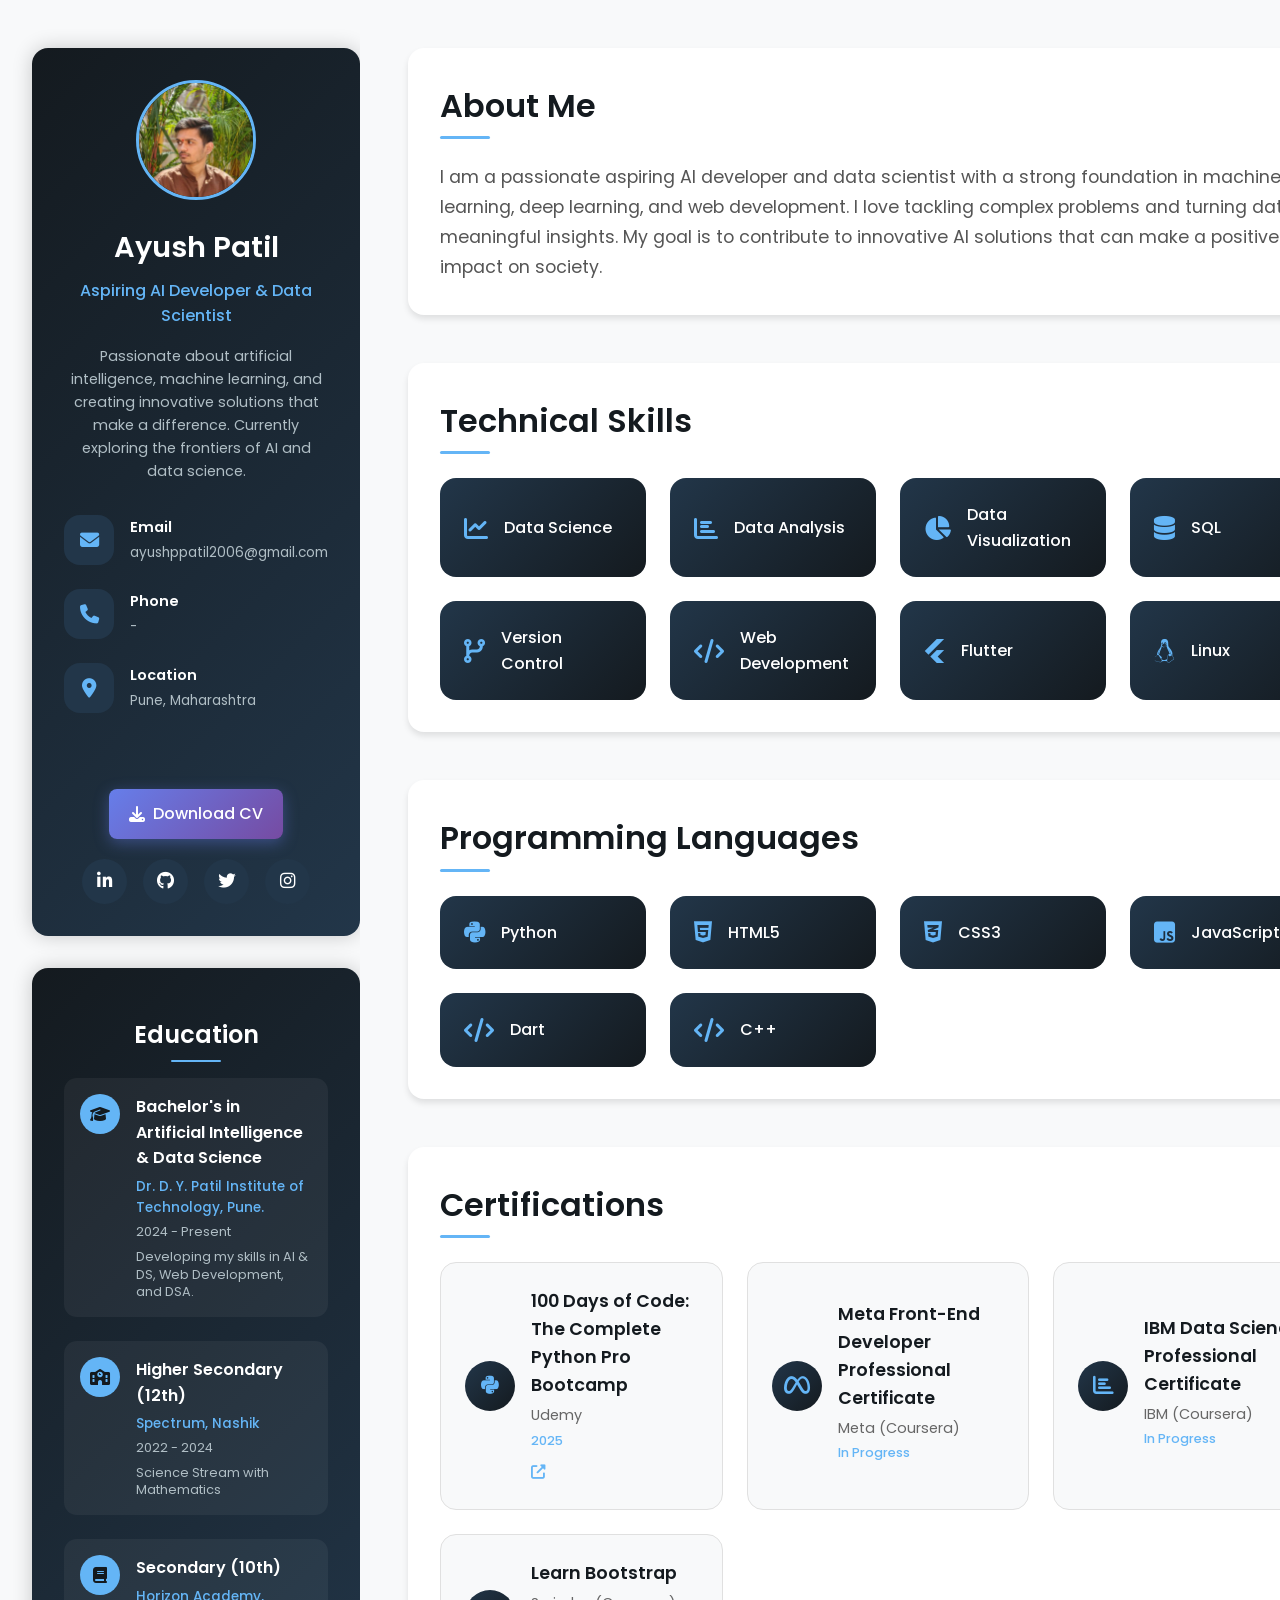
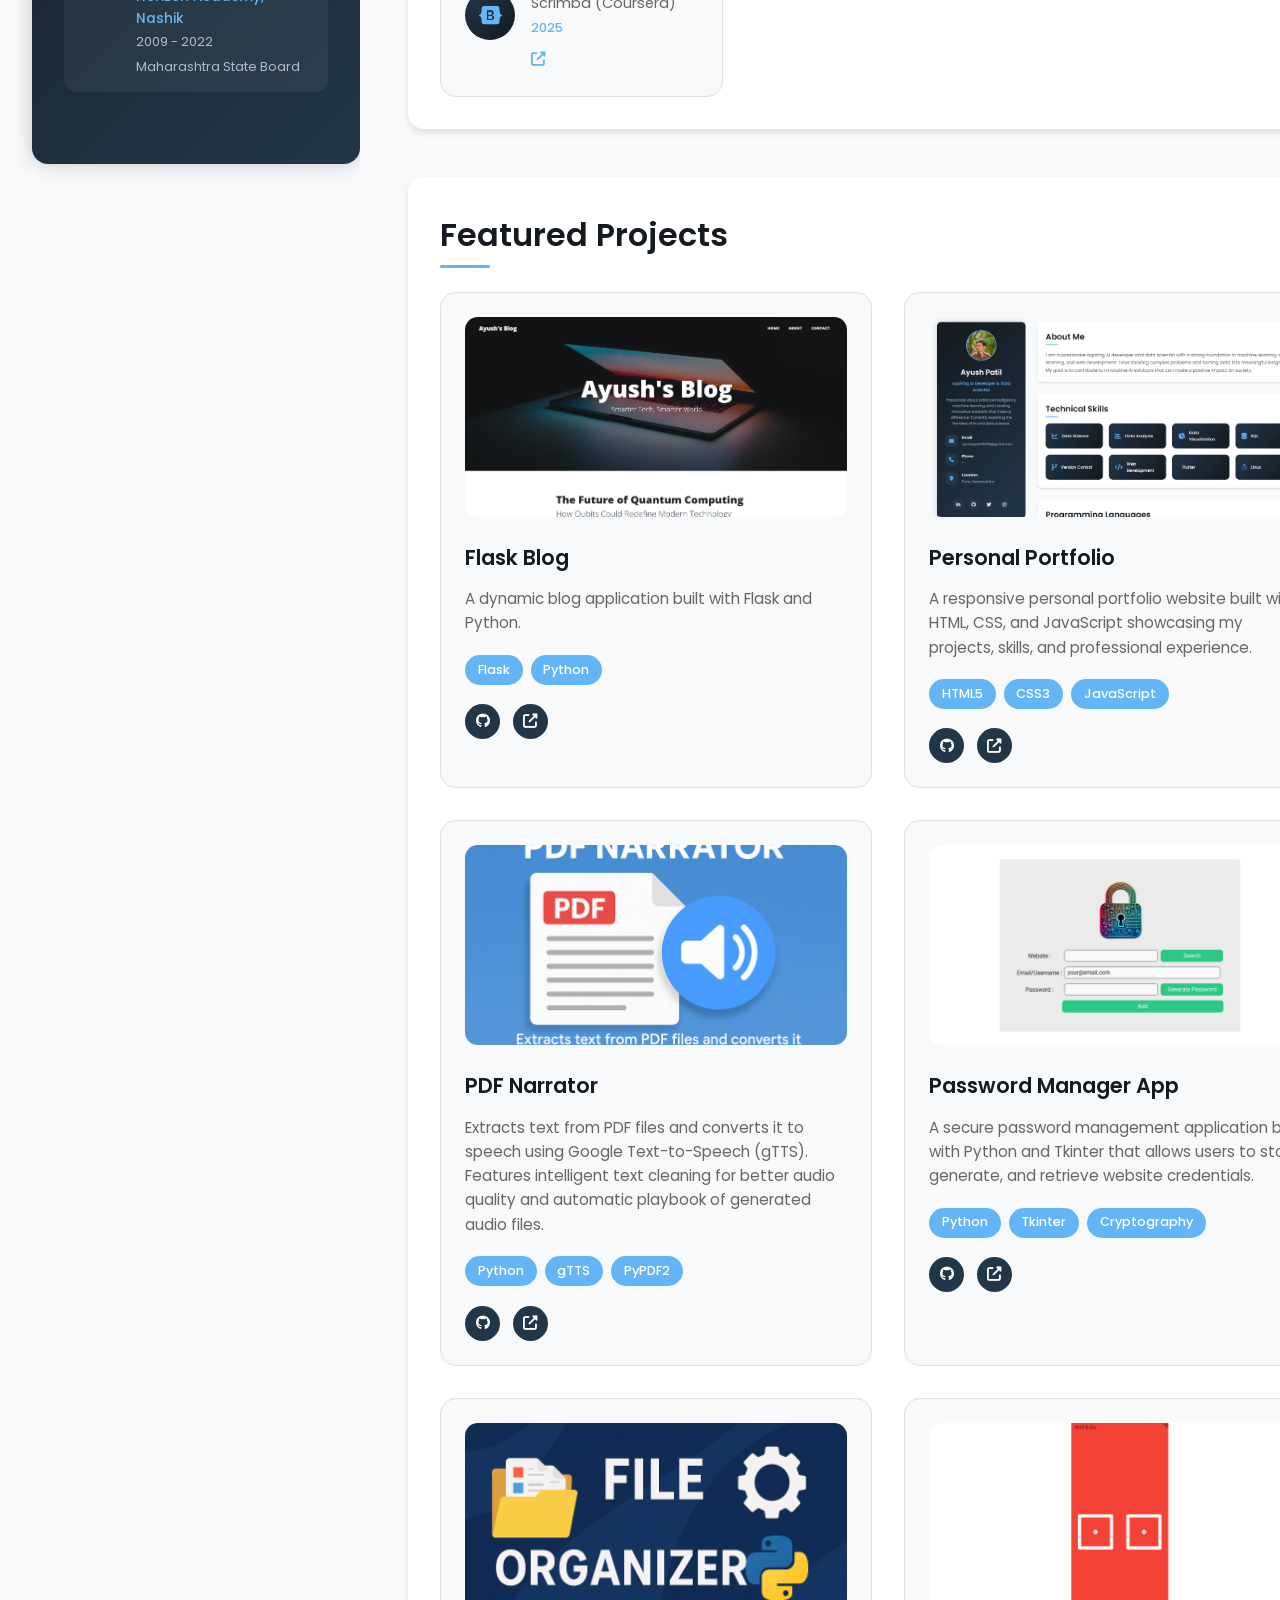
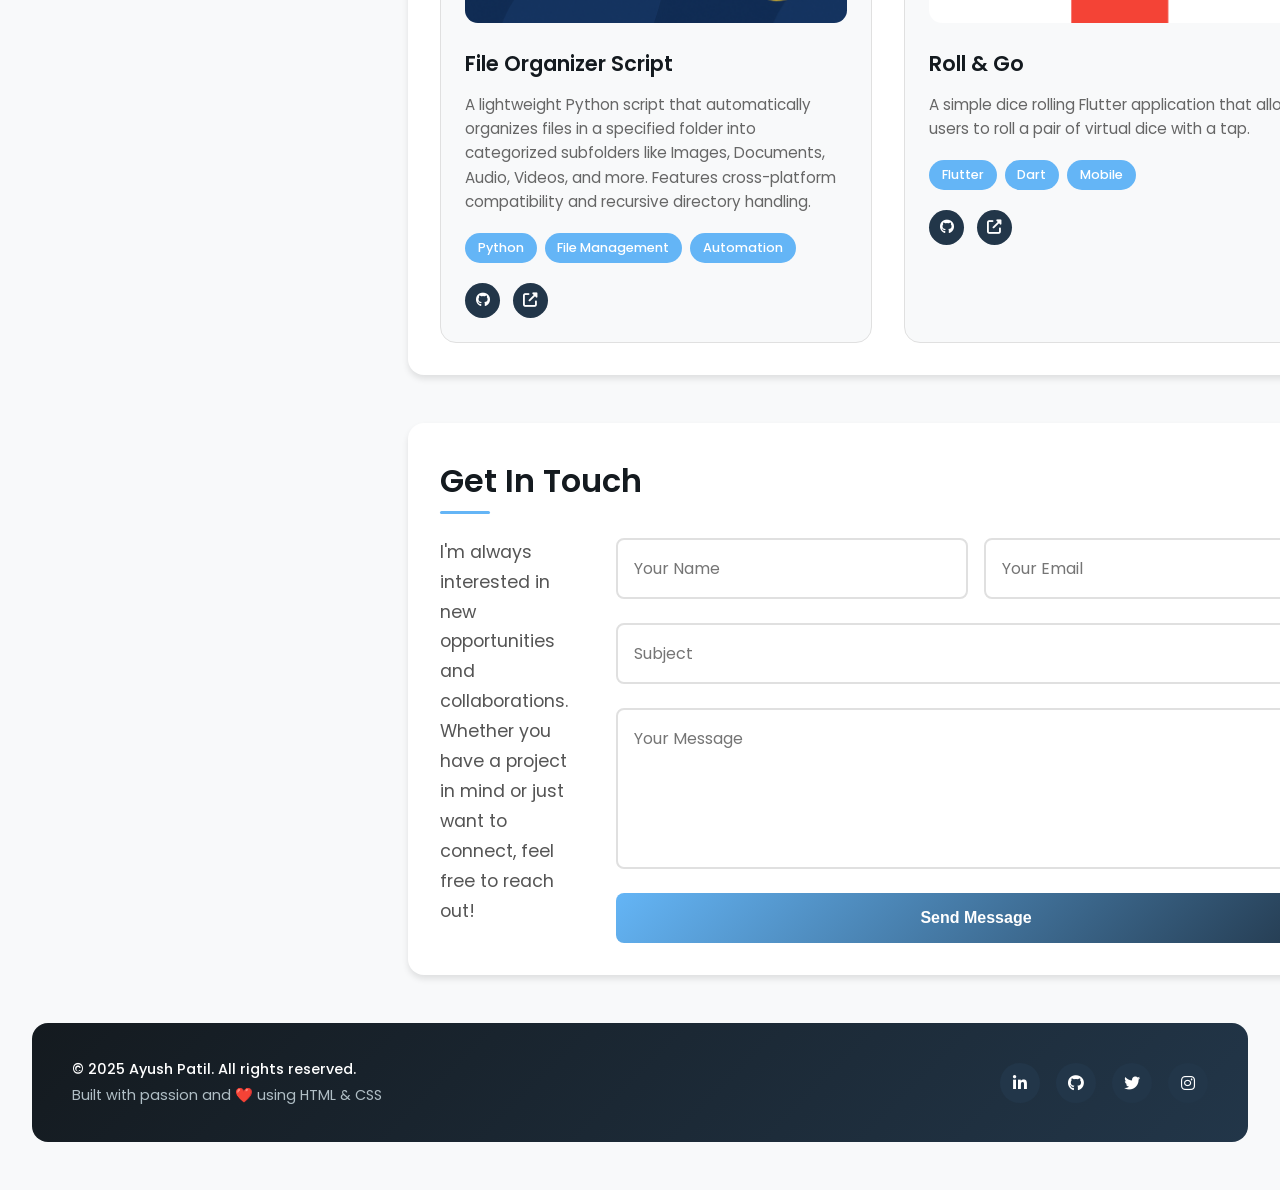
==== commit 4fa32b2f: "Revert "Update Website"" ====
--- a/index.html
+++ b/index.html
@@ -4,18 +4,18 @@
 <head>
     <meta charset="UTF-8" />
     <meta name="viewport" content="width=device-width, initial-scale=1.0" />
-    <title>Ayush Patil - Freelance Web Developer & AI Developer</title>
-    <meta name="description" content="Ayush Patil - Freelance Web Developer specializing in fast, mobile-friendly websites and AI solutions. Get your business online with professional web development services." />
+    <title>Ayush Patil - Aspiring AI Developer & Data Scientist</title>
+    <meta name="description" content="Ayush Patil - Aspiring AI Developer and Data Scientist" />
     <meta name="google-site-verification" content="-vCXCGeqTPeAv9v4GeJiiwqOt346LW6nl3otstEwE0Q" />
     <meta name="keywords"
-        content="ayushpatil0810, ayush patil, Ayush Patil, freelance web developer, web development services, website design, mobile-friendly websites, landing pages, e-commerce setup, python, dy patil, dit pimpri, dit, dy patil institute of technology pimpri, dy patil institute of technology pimpri pune, py patil institute of technology pune" />
+        content="ayushpatil0810, ayush patil, Ayush Patil, python, dy patil, dit pimpri, dit, dy patil institute of technology pimpri, dy patil institute of technology pimpri pune, py patil institute of technology pune" />
 
     <!-- Open Graph / Facebook -->
     <meta property="og:type" content="website" />
     <meta property="og:url" content="https://ayushpatil0810.github.io/" />
-    <meta property="og:title" content="Ayush Patil - Freelance Web Developer & AI Developer" />
+    <meta property="og:title" content="Ayush Patil - Aspiring AI Developer & Data Scientist" />
     <meta property="og:description"
-        content="Professional web development services including fast, mobile-friendly websites, landing pages, e-commerce setup, and AI solutions. Contact for a free demo!" />
+        content="Passionate about artificial intelligence, machine learning, and creating innovative solutions. Portfolio showcasing projects in AI, data science, and web development." />
     <meta property="og:image" content="https://ayushpatil0810.github.io/img/pic.jpg" />
     <meta property="og:image:width" content="1200" />
     <meta property="og:image:height" content="630" />
@@ -24,9 +24,9 @@
     <!-- Twitter -->
     <meta property="twitter:card" content="summary_large_image" />
     <meta property="twitter:url" content="https://ayushpatil0810.github.io/" />
-    <meta property="twitter:title" content="Ayush Patil - Freelance Web Developer & AI Developer" />
+    <meta property="twitter:title" content="Ayush Patil - Aspiring AI Developer & Data Scientist" />
     <meta property="twitter:description"
-        content="Professional web development services including fast, mobile-friendly websites, landing pages, e-commerce setup, and AI solutions. Contact for a free demo!" />
+        content="Passionate about artificial intelligence, machine learning, and creating innovative solutions. Portfolio showcasing projects in AI, data science, and web development." />
     <meta property="twitter:image" content="https://ayushpatil0810.github.io/img/pic.jpg" />
     <meta property="twitter:creator" content="@ayushpatil0810" />
 
@@ -53,7 +53,7 @@
         "@context": "https://schema.org",
         "@type": "Person",
         "name": "Ayush Patil",
-        "jobTitle": "Freelance Web Developer & AI Developer",
+        "jobTitle": "Aspiring AI Developer & Data Scientist",
         "url": "https://ayushpatil0810.github.io",
         "sameAs": [
           "https://linkedin.com/in/ayushpatil0810",
@@ -80,20 +80,12 @@
                 <div class="profile">
                     <img src="./img/pic.jpg" alt="Ayush Patil - AI Developer" class="profile-image" />
                     <h1 class="name">Ayush Patil</h1>
-                    <p class="title">Freelance Web Developer & AI Developer</p>
+                    <p class="title">Aspiring AI Developer & Data Scientist</p>
                     <p class="bio">
-                        Engineering student delivering professional web development services.
-                        I create fast, mobile-friendly websites that help businesses grow online.
-                        Specializing in modern web technologies and AI solutions.
+                        Passionate about artificial intelligence, machine learning, and
+                        creating innovative solutions that make a difference. Currently
+                        exploring the frontiers of AI and data science.
                     </p>
-                    
-                    <!-- Call to Action Button -->
-                    <div class="cta-container">
-                        <a href="https://wa.me/919130005311" class="cta-btn" target="_blank" aria-label="Get Free Demo">
-                            <i class="fab fa-whatsapp"></i>
-                            <span>Want a free demo for your business? Contact Me!</span>
-                        </a>
-                    </div>
                 </div>
 
                 <div class="contact-info">
@@ -109,11 +101,11 @@
 
                     <div class="contact-item">
                         <div class="contact-icon">
-                            <i class="fab fa-whatsapp"></i>
+                            <i class="fas fa-phone"></i>
                         </div>
                         <div class="contact-details">
-                            <h3>WhatsApp</h3>
-                            <p><a href="https://wa.me/919130005311" target="_blank" class="whatsapp-link">Message me directly</a></p>
+                            <h3>Phone</h3>
+                            <p>-</p>
                         </div>
                     </div>
 
@@ -208,125 +200,13 @@
             <section class="about-section">
                 <h2 class="section-title">About Me</h2>
                 <p class="about-text">
-                    I am an engineering student specializing in web development and AI solutions. 
-                    I help businesses establish their online presence with professional, 
-                    fast-loading websites that convert visitors into customers. With real-world 
-                    experience delivering projects for college clubs and events, I understand 
-                    what it takes to create websites that actually work for your business.
+                    I am a passionate aspiring AI developer and data scientist with a
+                    strong foundation in machine learning, deep learning, and web
+                    development. I love tackling complex problems and turning data into
+                    meaningful insights. My goal is to contribute to innovative AI
+                    solutions that can make a positive impact on society.
                 </p>
             </section>
-
-            <section class="services-section">
-                <h2 class="section-title">What I Can Do for Your Business</h2>
-                <div class="services-grid">
-                    <div class="service-item">
-                        <div class="service-icon">
-                            <i class="fas fa-mobile-alt"></i>
-                        </div>
-                        <div class="service-content">
-                            <h3>Fast, Mobile-Friendly Websites</h3>
-                            <p>Modern, responsive websites that load quickly and look great on all devices</p>
-                        </div>
-                    </div>
-                    <div class="service-item">
-                        <div class="service-icon">
-                            <i class="fas fa-tools"></i>
-                        </div>
-                        <div class="service-content">
-                            <h3>Essential Business Features</h3>
-                            <p>Google Maps integration, WhatsApp chat, contact forms, and more</p>
-                        </div>
-                    </div>
-                    <div class="service-item">
-                        <div class="service-icon">
-                            <i class="fas fa-rocket"></i>
-                        </div>
-                        <div class="service-content">
-                            <h3>Beautiful Landing Pages</h3>
-                            <p>High-converting pages designed to showcase your products and services</p>
-                        </div>
-                    </div>
-                    <div class="service-item">
-                        <div class="service-icon">
-                            <i class="fas fa-shopping-cart"></i>
-                        </div>
-                        <div class="service-content">
-                            <h3>E-commerce & Booking Systems</h3>
-                            <p>Basic online stores and appointment booking systems for your business</p>
-                        </div>
-                    </div>
-                    <div class="service-item">
-                        <div class="service-icon">
-                            <i class="fas fa-wrench"></i>
-                        </div>
-                        <div class="service-content">
-                            <h3>Maintenance & Updates</h3>
-                            <p>Ongoing support to keep your website running smoothly after launch</p>
-                        </div>
-                    </div>
-                </div>
-            </section>
-
-            <section class="why-me-section">
-                <h2 class="section-title">Why Work With Me?</h2>
-                <div class="why-me-grid">
-                    <div class="why-me-item">
-                        <div class="why-me-icon">
-                            <i class="fas fa-graduation-cap"></i>
-                        </div>
-                        <div class="why-me-content">
-                            <h3>Real-World Skills</h3>
-                            <p>Engineering student with proven web development expertise</p>
-                        </div>
-                    </div>
-                    <div class="why-me-item">
-                        <div class="why-me-icon">
-                            <i class="fas fa-check-circle"></i>
-                        </div>
-                        <div class="why-me-content">
-                            <h3>Proven Track Record</h3>
-                            <p>Delivered real projects for college clubs and events</p>
-                        </div>
-                    </div>
-                    <div class="why-me-item">
-                        <div class="why-me-icon">
-                            <i class="fas fa-bullseye"></i>
-                        </div>
-                        <div class="why-me-content">
-                            <h3>Business-Focused</h3>
-                            <p>Focus on speed, clean design, and solving business problems</p>
-                        </div>
-                    </div>
-                    <div class="why-me-item">
-                        <div class="why-me-icon">
-                            <i class="fas fa-clock"></i>
-                        </div>
-                        <div class="why-me-content">
-                            <h3>Quick & Clear</h3>
-                            <p>Fast delivery with clear communication throughout the process</p>
-                        </div>
-                    </div>
-                </div>
-            </section>
-
-            <!-- <section class="testimonials-section">
-                <h2 class="section-title">What People Say</h2>
-                <div class="testimonials-container">
-                    <div class="testimonial-item">
-                        <div class="testimonial-content">
-                            <div class="quote-icon">
-                                <i class="fas fa-quote-left"></i>
-                            </div>
-                            <blockquote>
-                                "Ayush delivered our event website quickly and it looked amazing. Highly recommend him!"
-                            </blockquote>
-                            <div class="testimonial-author">
-                                <p><strong>— XYZ Club, Your College</strong></p>
-                            </div>
-                        </div>
-                    </div>
-                </div>
-            </section> -->
             <section class="skills-section">
                 <h2 class="section-title">Technical Skills</h2>
                 <div class="skills-grid">
@@ -616,35 +496,14 @@
             </section>
 
             <section class="contact-section">
-                <h2 class="section-title">Ready to Get Your Business Online?</h2>
+                <h2 class="section-title">Get In Touch</h2>
                 <div class="contact-content">
                     <div class="contact-text">
                         <p>
-                            Let's discuss your project! I offer free consultations to understand 
-                            your business needs and show you exactly how a professional website 
-                            can help you grow. Whether you need a simple landing page or a 
-                            complete business website, I'm here to help.
+                            I'm always interested in new opportunities and collaborations.
+                            Whether you have a project in mind or just want to connect, feel
+                            free to reach out!
                         </p>
-                        <div class="contact-cta">
-                            <a href="https://wa.me/919130005311" class="cta-btn-large" target="_blank">
-                                <i class="fab fa-whatsapp"></i>
-                                <span>Get Your Free Demo Today!</span>
-                            </a>
-                        </div>
-                        <div class="contact-methods">
-                            <div class="contact-method">
-                                <i class="fas fa-envelope"></i>
-                                <span>ayushppatil2006@gmail.com</span>
-                            </div>
-                            <div class="contact-method">
-                                <i class="fab fa-whatsapp"></i>
-                                <span><a href="https://wa.me/919130005311" target="_blank">WhatsApp Chat</a></span>
-                            </div>
-                            <div class="contact-method">
-                                <i class="fas fa-calendar"></i>
-                                <span><a href="#" target="_blank">Book a 15-min Call</a></span>
-                            </div>
-                        </div>
                     </div>
                     <form class="contact-form">
                         <div class="form-group">
@@ -652,21 +511,10 @@
                             <input type="email" name="email" placeholder="Your Email" required />
                         </div>
                         <div class="form-group">
-                            <input type="text" name="business" placeholder="Business/Organization Name" />
+                            <input type="text" name="subject" placeholder="Subject" required />
                         </div>
                         <div class="form-group">
-                            <select name="service" required>
-                                <option value="">What do you need?</option>
-                                <option value="new-website">New Website</option>
-                                <option value="redesign">Website Redesign</option>
-                                <option value="landing-page">Landing Page</option>
-                                <option value="ecommerce">E-commerce Store</option>
-                                <option value="maintenance">Website Maintenance</option>
-                                <option value="other">Other</option>
-                            </select>
-                        </div>
-                        <div class="form-group">
-                            <textarea name="message" placeholder="Tell me about your project..." rows="5" required></textarea>
+                            <textarea name="message" placeholder="Your Message" rows="5" required></textarea>
                         </div>
                         <button type="submit" class="submit-btn">Send Message</button>
                     </form>
--- a/style.css
+++ b/style.css
@@ -272,9 +272,6 @@
 }
 
 .about-section,
-.services-section,
-.why-me-section,
-.testimonials-section,
 .skills-section,
 .languages-section,
 .certifications-section,
@@ -644,316 +641,6 @@
     transform: translateY(-3px);
 }
 
-/* Call to Action Styles */
-.cta-container {
-    margin: 1.5rem 0;
-    text-align: center;
-}
-
-.cta-btn {
-    display: inline-flex;
-    align-items: center;
-    gap: 0.5rem;
-    background: linear-gradient(135deg, #25d366 0%, #128c7e 100%);
-    color: white;
-    text-decoration: none;
-    padding: 0.8rem 1.2rem;
-    border-radius: 2rem;
-    font-weight: 600;
-    font-size: 0.9rem;
-    transition: all 0.3s ease;
-    box-shadow: 0 4px 15px rgba(37, 211, 102, 0.4);
-    text-align: center;
-}
-
-.cta-btn:hover {
-    transform: translateY(-2px);
-    box-shadow: 0 6px 20px rgba(37, 211, 102, 0.6);
-    background: linear-gradient(135deg, #128c7e 0%, #25d366 100%);
-}
-
-.cta-btn i {
-    font-size: 1.1rem;
-}
-
-.cta-btn-large {
-    display: inline-flex;
-    align-items: center;
-    gap: 0.8rem;
-    background: linear-gradient(135deg, #25d366 0%, #128c7e 100%);
-    color: white;
-    text-decoration: none;
-    padding: 1rem 2rem;
-    border-radius: 2rem;
-    font-weight: 600;
-    font-size: 1.1rem;
-    transition: all 0.3s ease;
-    box-shadow: 0 6px 20px rgba(37, 211, 102, 0.4);
-    margin: 1.5rem 0;
-}
-
-.cta-btn-large:hover {
-    transform: translateY(-3px);
-    box-shadow: 0 8px 25px rgba(37, 211, 102, 0.6);
-    background: linear-gradient(135deg, #128c7e 0%, #25d366 100%);
-}
-
-.cta-btn-large i {
-    font-size: 1.3rem;
-}
-
-/* WhatsApp Link */
-.whatsapp-link {
-    color: var(--accent-color);
-    text-decoration: none;
-    font-weight: 500;
-    transition: color 0.3s ease;
-}
-
-.whatsapp-link:hover {
-    color: #25d366;
-}
-
-/* Services Section */
-.services-section {
-    margin-bottom: 3rem;
-    background: white;
-    padding: 2rem;
-    border-radius: 1rem;
-    box-shadow: 0 4px 6px rgba(0, 0, 0, 0.1);
-}
-
-.services-grid {
-    display: grid;
-    grid-template-columns: repeat(auto-fit, minmax(300px, 1fr));
-    gap: 1.5rem;
-}
-
-.service-item {
-    display: flex;
-    align-items: flex-start;
-    gap: 1rem;
-    padding: 1.5rem;
-    background: linear-gradient(135deg, #f8f9fa 0%, #e9ecef 100%);
-    border-radius: 1rem;
-    transition: all 0.3s ease;
-    border: 1px solid #e0e0e0;
-}
-
-.service-item:hover {
-    transform: translateY(-3px);
-    box-shadow: 0 8px 20px rgba(0, 0, 0, 0.1);
-    background: linear-gradient(135deg, #e9ecef 0%, #f8f9fa 100%);
-}
-
-.service-icon {
-    display: flex;
-    justify-content: center;
-    align-items: center;
-    width: 50px;
-    height: 50px;
-    background: linear-gradient(135deg, var(--accent-color), var(--secondary-bg));
-    border-radius: 50%;
-    color: white;
-    font-size: 1.2rem;
-    flex-shrink: 0;
-}
-
-.service-content h3 {
-    font-size: 1.1rem;
-    font-weight: 600;
-    color: var(--primary-bg);
-    margin-bottom: 0.5rem;
-}
-
-.service-content p {
-    font-size: 0.9rem;
-    color: #666;
-    line-height: 1.5;
-}
-
-/* Why Me Section */
-.why-me-section {
-    margin-bottom: 3rem;
-    background: white;
-    padding: 2rem;
-    border-radius: 1rem;
-    box-shadow: 0 4px 6px rgba(0, 0, 0, 0.1);
-}
-
-.why-me-grid {
-    display: grid;
-    grid-template-columns: repeat(auto-fit, minmax(250px, 1fr));
-    gap: 1.5rem;
-}
-
-.why-me-item {
-    display: flex;
-    align-items: center;
-    gap: 1rem;
-    padding: 1.5rem;
-    background: linear-gradient(135deg, var(--secondary-bg), var(--primary-bg));
-    color: var(--text-white);
-    border-radius: 1rem;
-    transition: all 0.3s ease;
-}
-
-.why-me-item:hover {
-    transform: translateY(-3px);
-    box-shadow: 0 8px 20px rgba(0, 0, 0, 0.2);
-}
-
-.why-me-icon {
-    display: flex;
-    justify-content: center;
-    align-items: center;
-    width: 50px;
-    height: 50px;
-    background: var(--accent-color);
-    border-radius: 50%;
-    color: var(--primary-bg);
-    font-size: 1.2rem;
-    flex-shrink: 0;
-}
-
-.why-me-content h3 {
-    font-size: 1.1rem;
-    font-weight: 600;
-    color: var(--text-white);
-    margin-bottom: 0.3rem;
-}
-
-.why-me-content p {
-    font-size: 0.9rem;
-    color: var(--text-gray);
-    line-height: 1.4;
-}
-
-/* Testimonials Section */
-.testimonials-section {
-    margin-bottom: 3rem;
-    background: white;
-    padding: 2rem;
-    border-radius: 1rem;
-    box-shadow: 0 4px 6px rgba(0, 0, 0, 0.1);
-}
-
-.testimonials-container {
-    display: flex;
-    justify-content: center;
-    align-items: center;
-    min-height: 200px;
-}
-
-.testimonial-item {
-    max-width: 600px;
-    text-align: center;
-}
-
-.testimonial-content {
-    background: linear-gradient(135deg, var(--background) 0%, #f1f3f4 100%);
-    padding: 2rem;
-    border-radius: 1rem;
-    border: 1px solid #e0e0e0;
-    position: relative;
-}
-
-.quote-icon {
-    color: var(--accent-color);
-    font-size: 2rem;
-    margin-bottom: 1rem;
-}
-
-.testimonial-content blockquote {
-    font-size: 1.2rem;
-    font-style: italic;
-    color: var(--primary-bg);
-    line-height: 1.6;
-    margin: 0 0 1.5rem 0;
-    font-weight: 500;
-}
-
-.testimonial-author {
-    font-size: 1rem;
-    color: var(--accent-color);
-    font-weight: 600;
-}
-
-.testimonial-author p {
-    margin: 0;
-}
-
-/* Contact Methods */
-.contact-methods {
-    margin: 2rem 0;
-    display: flex;
-    flex-direction: column;
-    gap: 1rem;
-}
-
-.contact-method {
-    display: flex;
-    align-items: center;
-    gap: 0.8rem;
-    padding: 0.8rem;
-    background: var(--background);
-    border-radius: 0.5rem;
-    border: 1px solid #e0e0e0;
-    transition: all 0.3s ease;
-}
-
-.contact-method:hover {
-    background: #f1f3f4;
-    transform: translateX(5px);
-}
-
-.contact-method i {
-    color: var(--accent-color);
-    font-size: 1.1rem;
-    width: 20px;
-    text-align: center;
-}
-
-.contact-method span {
-    color: #555;
-    font-weight: 500;
-}
-
-.contact-method a {
-    color: var(--accent-color);
-    text-decoration: none;
-    font-weight: 500;
-    transition: color 0.3s ease;
-}
-
-.contact-method a:hover {
-    color: var(--primary-bg);
-}
-
-.contact-cta {
-    text-align: center;
-    margin: 1.5rem 0;
-}
-
-/* Form Improvements */
-.form-group select {
-    flex: 1;
-    padding: 1rem;
-    border: 2px solid #e0e0e0;
-    border-radius: 0.5rem;
-    font-family: inherit;
-    font-size: 1rem;
-    transition: border-color 0.3s ease;
-    background: white;
-    color: #333;
-}
-
-.form-group select:focus {
-    outline: none;
-    border-color: var(--accent-color);
-}
-
-/* Responsive Styles */
 @media (max-width: 1024px) {
     .container {
         flex-direction: column;
@@ -989,14 +676,6 @@
         grid-template-columns: 1fr;
         gap: 2rem;
     }
-
-    .services-grid {
-        grid-template-columns: repeat(auto-fit, minmax(250px, 1fr));
-    }
-
-    .why-me-grid {
-        grid-template-columns: repeat(auto-fit, minmax(200px, 1fr));
-    }
 }
 
 @media (max-width: 768px) {
@@ -1057,35 +736,6 @@
     .footer-text {
         text-align: center;
     }
-
-    .services-grid {
-        grid-template-columns: 1fr;
-    }
-
-    .why-me-grid {
-        grid-template-columns: 1fr;
-    }
-
-    .cta-btn span {
-        font-size: 0.8rem;
-    }
-
-    .cta-btn-large {
-        padding: 0.8rem 1.5rem;
-        font-size: 1rem;
-    }
-
-    .testimonial-content {
-        padding: 1.5rem;
-    }
-
-    .testimonial-content blockquote {
-        font-size: 1.1rem;
-    }
-
-    .contact-methods {
-        gap: 0.8rem;
-    }
 }
 
 @media (max-width: 480px) {
@@ -1103,9 +753,6 @@
     }
 
     .about-section,
-    .services-section,
-    .why-me-section,
-    .testimonials-section,
     .skills-section,
     .languages-section,
     .certifications-section,
@@ -1113,26 +760,4 @@
     .contact-section {
         padding: 1.5rem;
     }
-
-    .cta-btn,
-    .cta-btn-large {
-        font-size: 0.9rem;
-        padding: 0.8rem 1.2rem;
-    }
-
-    .cta-btn span,
-    .cta-btn-large span {
-        font-size: 0.8rem;
-    }
-
-    .service-item,
-    .why-me-item {
-        flex-direction: column;
-        text-align: center;
-        gap: 0.8rem;
-    }
-
-    .testimonial-content blockquote {
-        font-size: 1rem;
-    }
-}
+}
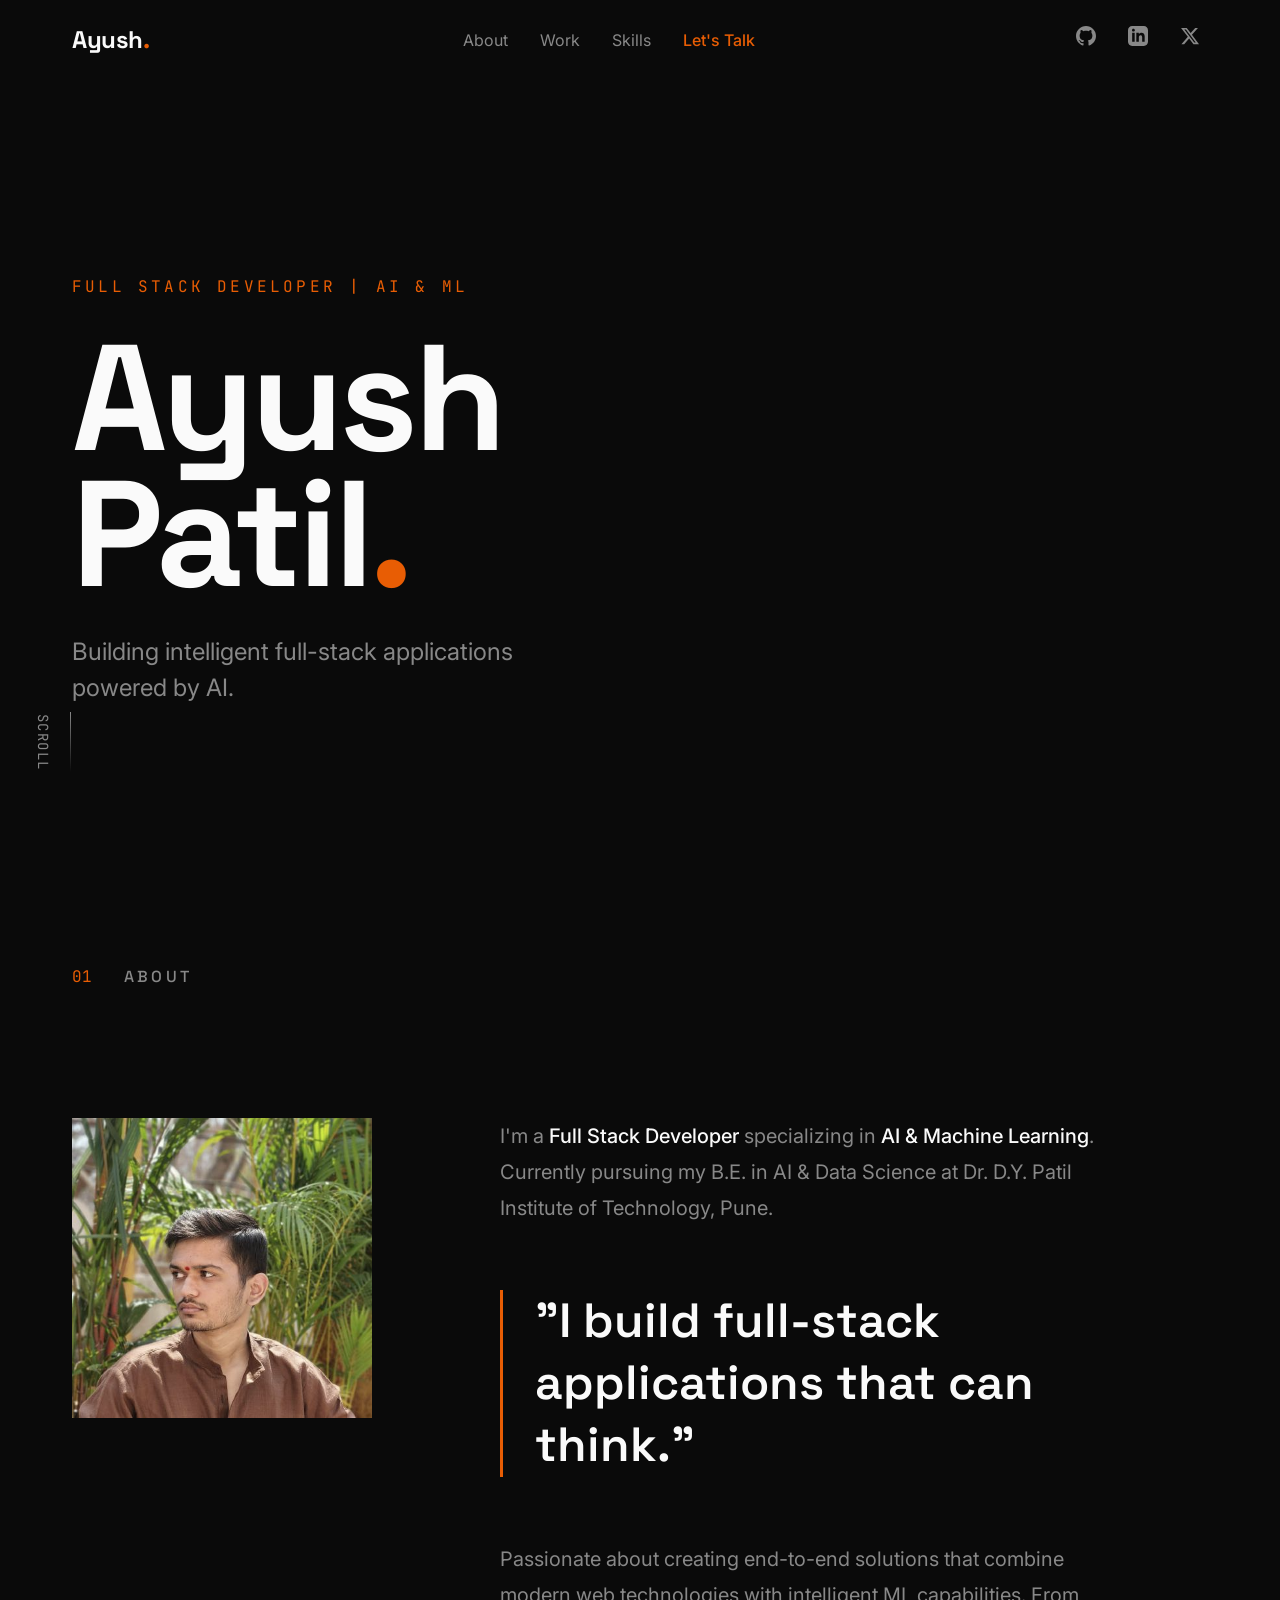
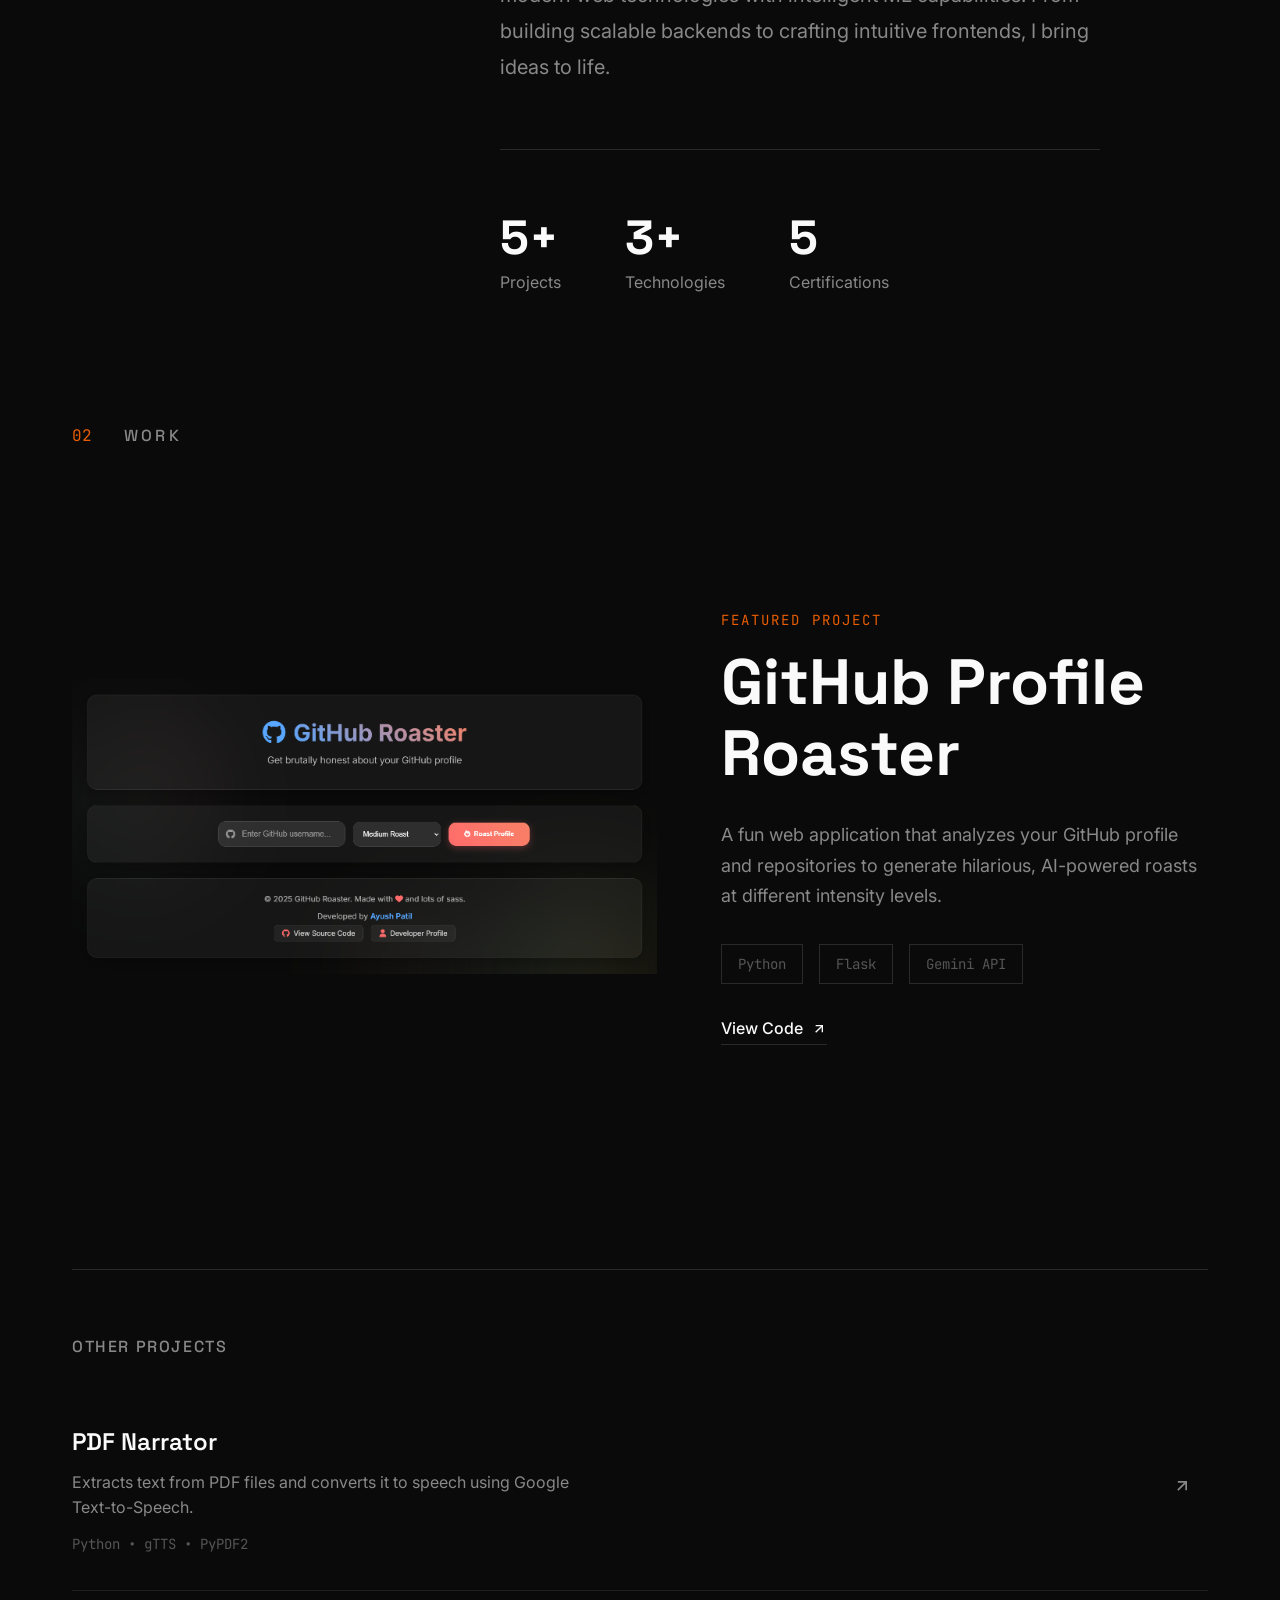
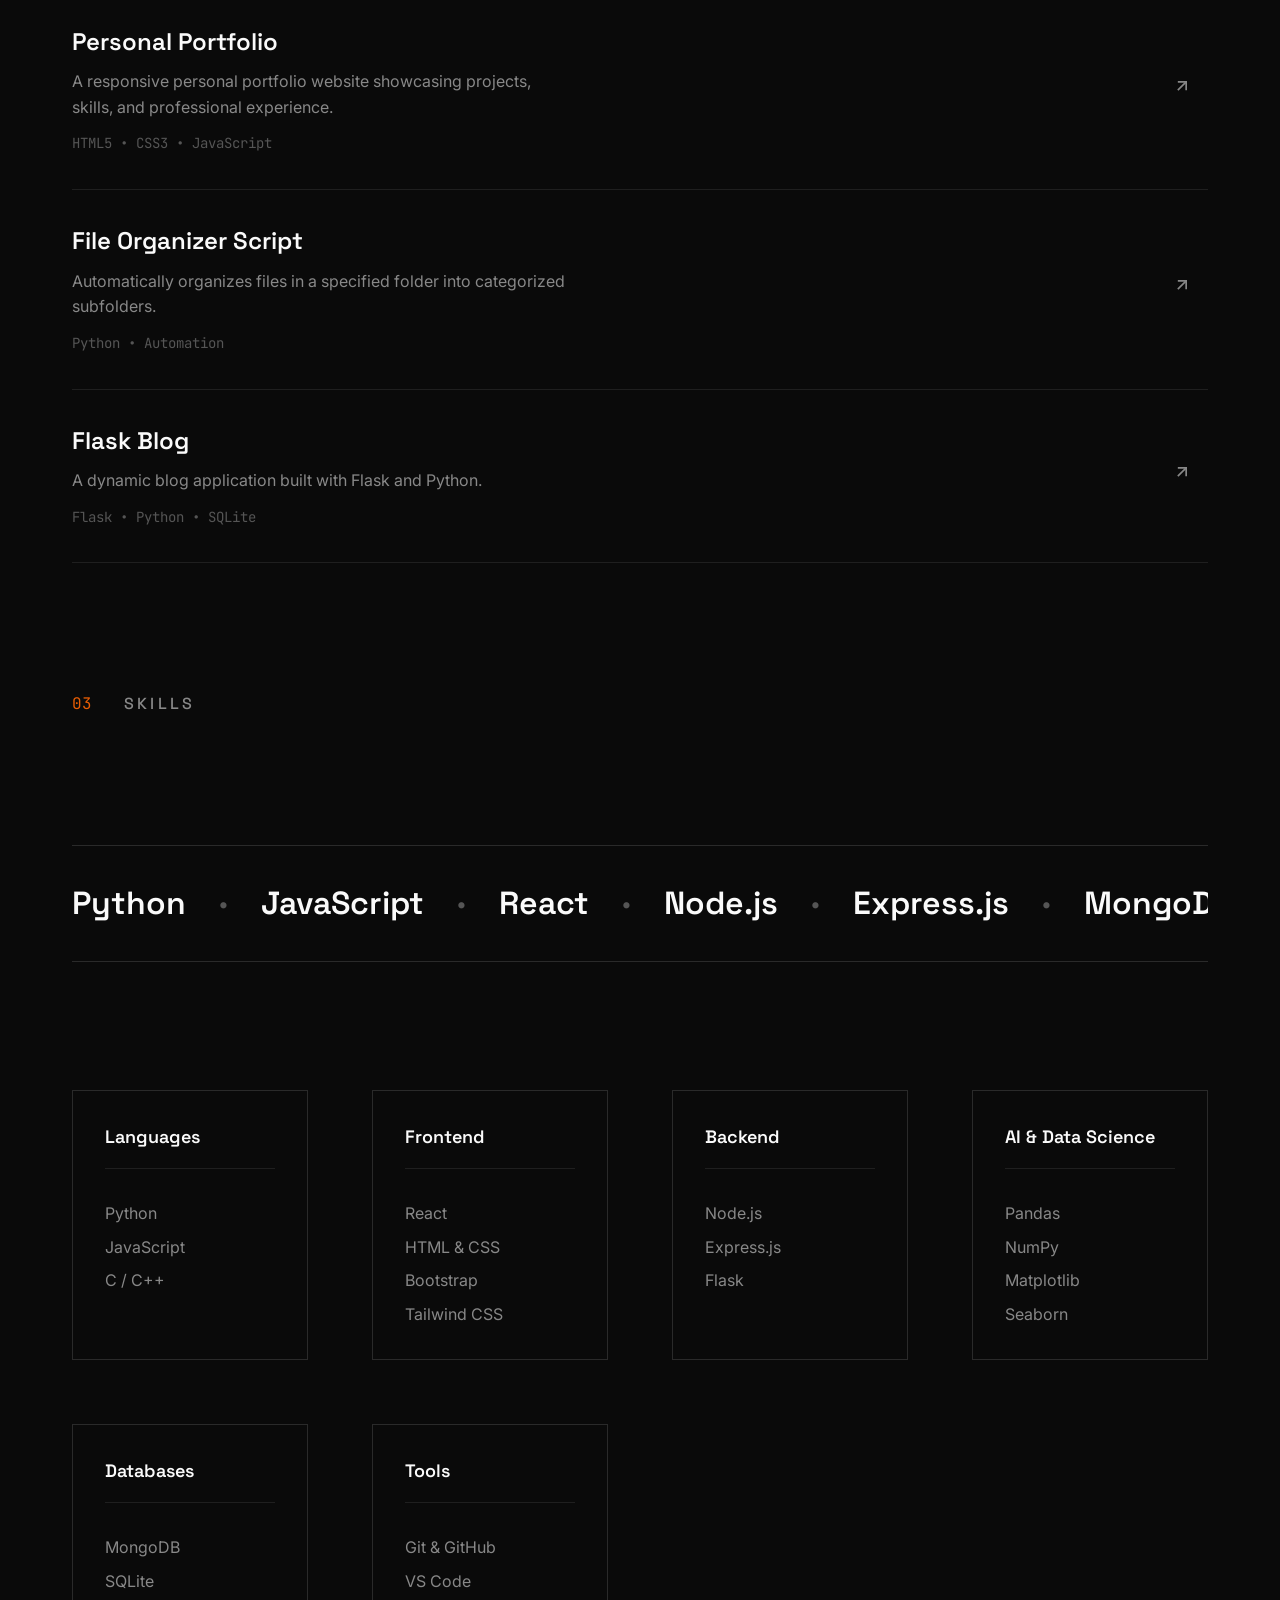
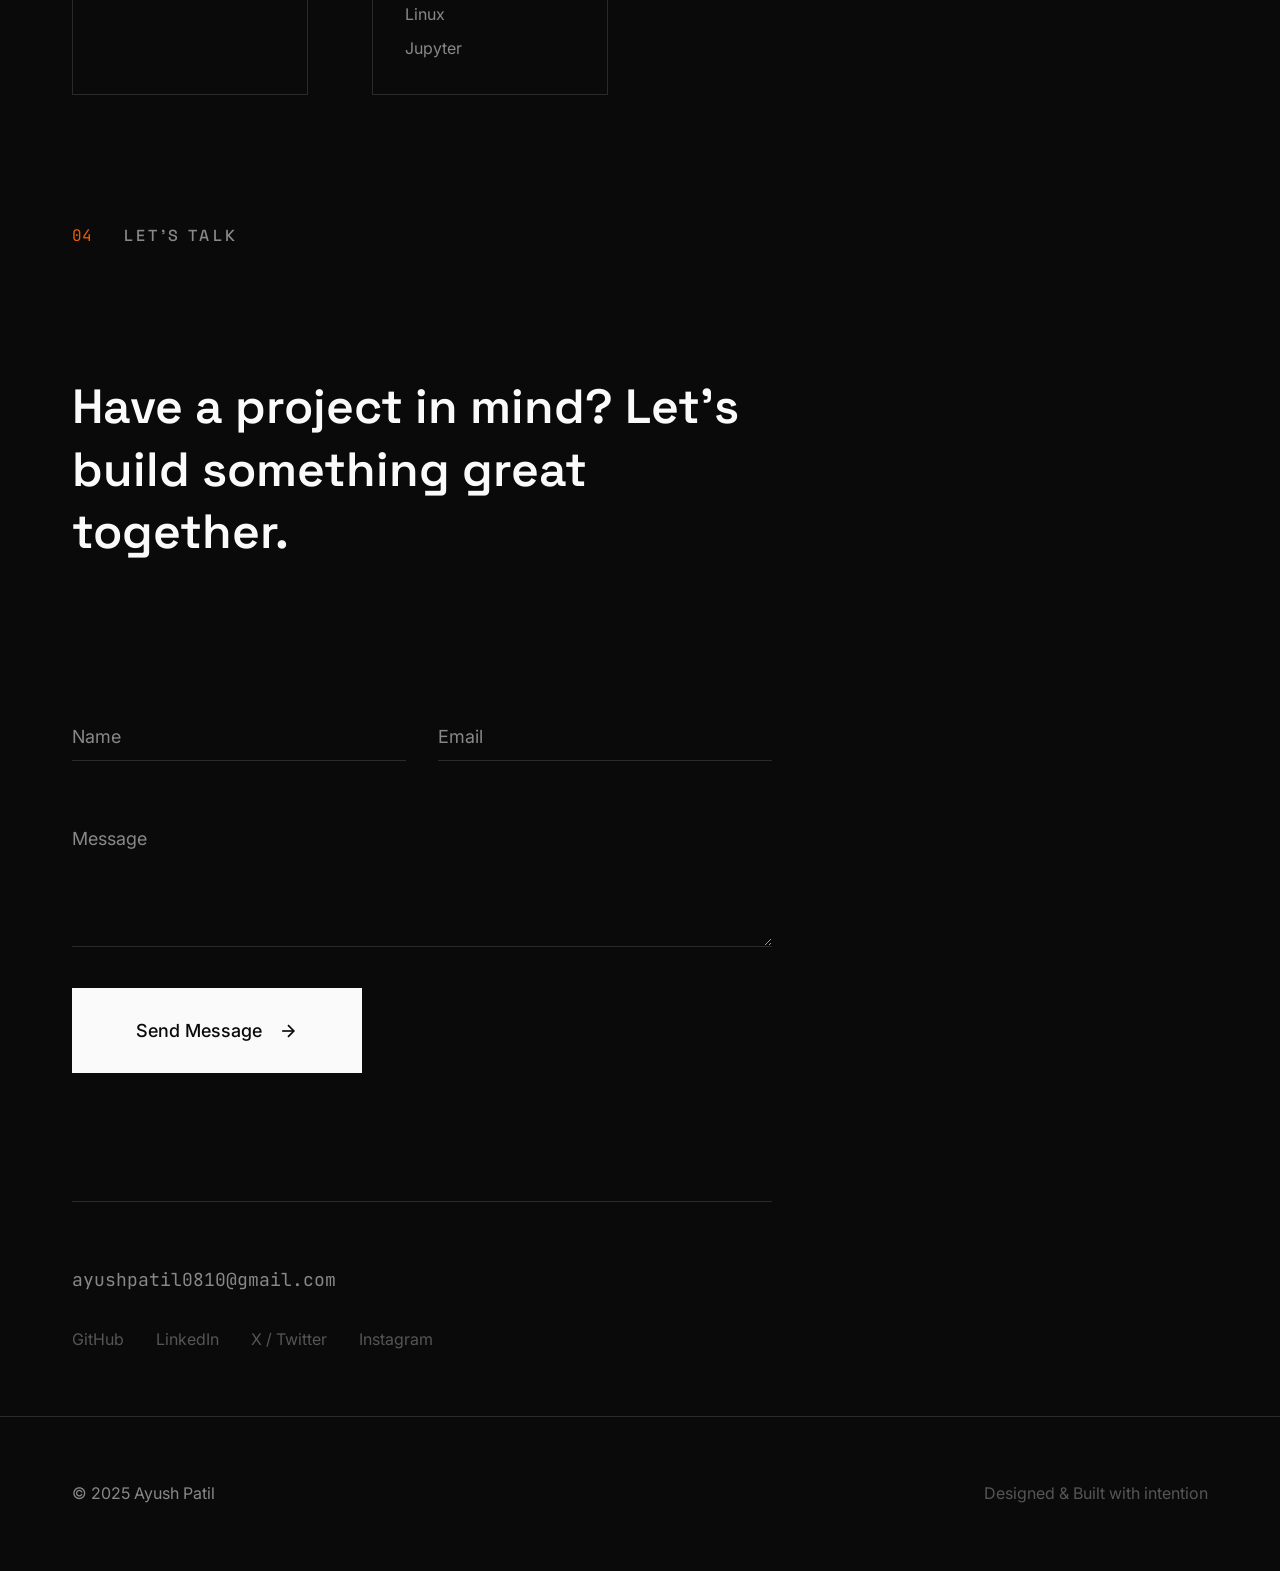
==== commit b715219f: "Add initial logo, script, and styles for portfolio website - Added logo.svg with a simple design fea" ====
--- a/index.html
+++ b/index.html
@@ -2,553 +2,467 @@
 <html lang="en">
 
 <head>
-    <meta charset="UTF-8" />
-    <meta name="viewport" content="width=device-width, initial-scale=1.0" />
-    <title>Ayush Patil - Aspiring AI Developer & Data Scientist</title>
-    <meta name="description" content="Ayush Patil - Aspiring AI Developer and Data Scientist" />
-    <meta name="google-site-verification" content="-vCXCGeqTPeAv9v4GeJiiwqOt346LW6nl3otstEwE0Q" />
+    <meta charset="UTF-8">
+    <meta name="viewport" content="width=device-width, initial-scale=1.0">
+    <meta name="description"
+        content="Ayush Patil — Full Stack Developer specializing in AI & ML, building intelligent full-stack applications.">
     <meta name="keywords"
-        content="ayushpatil0810, ayush patil, Ayush Patil, python, dy patil, dit pimpri, dit, dy patil institute of technology pimpri, dy patil institute of technology pimpri pune, py patil institute of technology pune" />
-
-    <!-- Open Graph / Facebook -->
-    <meta property="og:type" content="website" />
-    <meta property="og:url" content="https://ayushpatil0810.github.io/" />
-    <meta property="og:title" content="Ayush Patil - Aspiring AI Developer & Data Scientist" />
+        content="Full Stack Developer, AI, ML, MERN Stack, Python, React, Node.js, Machine Learning, Pune">
+    <meta name="author" content="Ayush Patil">
+    <meta property="og:title" content="Ayush Patil — Full Stack Developer | AI & ML">
     <meta property="og:description"
-        content="Passionate about artificial intelligence, machine learning, and creating innovative solutions. Portfolio showcasing projects in AI, data science, and web development." />
-    <meta property="og:image" content="https://ayushpatil0810.github.io/img/pic.jpg" />
-    <meta property="og:image:width" content="1200" />
-    <meta property="og:image:height" content="630" />
-    <meta property="og:site_name" content="Ayush Patil Portfolio" />
-
-    <!-- Twitter -->
-    <meta property="twitter:card" content="summary_large_image" />
-    <meta property="twitter:url" content="https://ayushpatil0810.github.io/" />
-    <meta property="twitter:title" content="Ayush Patil - Aspiring AI Developer & Data Scientist" />
-    <meta property="twitter:description"
-        content="Passionate about artificial intelligence, machine learning, and creating innovative solutions. Portfolio showcasing projects in AI, data science, and web development." />
-    <meta property="twitter:image" content="https://ayushpatil0810.github.io/img/pic.jpg" />
-    <meta property="twitter:creator" content="@ayushpatil0810" />
-
-    <!-- Additional Meta Tags -->
-    <meta name="author" content="Ayush Patil" />
-    <meta name="robots" content="index, follow" />
-    <meta name="theme-color" content="#64b5f6" />
-
-    <link rel="icon" href="img/logo.png" />
-
-    <link rel="preconnect" href="https://fonts.googleapis.com" />
-    <link rel="preconnect" href="https://fonts.gstatic.com" crossorigin />
-    <link href="https://fonts.googleapis.com/css2?family=Poppins:wght@300;400;500;600;700&display=swap"
-        rel="stylesheet" />
-
-    <link rel="stylesheet" href="https://cdnjs.cloudflare.com/ajax/libs/font-awesome/6.5.2/css/all.min.css"
-        integrity="sha512-SnH5WK+bZxgPHs44uWIX+LLJAJ9/2PkPKZ5QiAj6Ta86w+fsb2TkcmfRyVX3pBnMFcV7oQPJkl9QevSCWr3W6A=="
-        crossorigin="anonymous" referrerpolicy="no-referrer" />
-
-    <link rel="stylesheet" href="style.css" />
-
-    <script type="application/ld+json">
-      {
-        "@context": "https://schema.org",
-        "@type": "Person",
-        "name": "Ayush Patil",
-        "jobTitle": "Aspiring AI Developer & Data Scientist",
-        "url": "https://ayushpatil0810.github.io",
-        "sameAs": [
-          "https://linkedin.com/in/ayushpatil0810",
-          "https://github.com/ayushpatil0810",
-          "https://x.com/ayushpatil0810"
-        ],
-        "alumniOf": "Dr. D. Y. Patil Institute of Technology, Pune",
-        "knowsAbout": [
-          "Artificial Intelligence",
-          "Data Science",
-          "Web Development",
-          "Python"
-        ]
-      }
-    </script>
+        content="Full Stack Developer specializing in AI & ML, building intelligent applications.">
+    <meta property="og:image" content="./images/avatar.jpg">
+    <meta property="og:url" content="https://ayushpatil0810.github.io">
+    <title>Ayush Patil — Full Stack Developer | AI & ML</title>
+
+    <!-- Fonts -->
+    <link rel="preconnect" href="https://fonts.googleapis.com">
+    <link rel="preconnect" href="https://fonts.gstatic.com" crossorigin>
+    <link
+        href="https://fonts.googleapis.com/css2?family=Space+Grotesk:wght@400;500;600;700&family=Inter:wght@400;500;600&family=JetBrains+Mono:wght@400;500&display=swap"
+        rel="stylesheet">
+    <link rel="icon" href="/favicon.png" type="image/x-icon">
+
+    <link rel="stylesheet" href="style.css">
 </head>
 
 <body>
-    <div class="container">
-        <!-- Sidebar Container -->
-        <div class="sidebar-container">
-            <!-- Main Sidebar -->
-            <aside class="sidebar">
-                <div class="profile">
-                    <img src="./img/pic.jpg" alt="Ayush Patil - AI Developer" class="profile-image" />
-                    <h1 class="name">Ayush Patil</h1>
-                    <p class="title">Aspiring AI Developer & Data Scientist</p>
-                    <p class="bio">
-                        Passionate about artificial intelligence, machine learning, and
-                        creating innovative solutions that make a difference. Currently
-                        exploring the frontiers of AI and data science.
+    <!-- Navigation -->
+    <header class="header" id="header">
+        <nav class="nav container">
+            <a href="#" class="nav__logo">Ayush<span class="accent">.</span></a>
+
+            <div class="nav__menu" id="nav-menu">
+                <ul class="nav__list">
+                    <li class="nav__item"><a href="#about" class="nav__link">About</a></li>
+                    <li class="nav__item"><a href="#work" class="nav__link">Work</a></li>
+                    <li class="nav__item"><a href="#skills" class="nav__link">Skills</a></li>
+                    <li class="nav__item"><a href="#contact" class="nav__link nav__link--cta">Let's Talk</a></li>
+                </ul>
+
+                <button class="nav__close" id="nav-close" aria-label="Close menu">
+                    <svg width="24" height="24" viewBox="0 0 24 24" fill="none" stroke="currentColor" stroke-width="2">
+                        <line x1="18" y1="6" x2="6" y2="18"></line>
+                        <line x1="6" y1="6" x2="18" y2="18"></line>
+                    </svg>
+                </button>
+            </div>
+
+            <div class="nav__buttons">
+                <a href="https://github.com/ayushpatil0810" target="_blank" rel="noopener" class="nav__social"
+                    aria-label="GitHub">
+                    <svg width="20" height="20" viewBox="0 0 24 24" fill="currentColor">
+                        <path
+                            d="M12 0c-6.626 0-12 5.373-12 12 0 5.302 3.438 9.8 8.207 11.387.599.111.793-.261.793-.577v-2.234c-3.338.726-4.033-1.416-4.033-1.416-.546-1.387-1.333-1.756-1.333-1.756-1.089-.745.083-.729.083-.729 1.205.084 1.839 1.237 1.839 1.237 1.07 1.834 2.807 1.304 3.492.997.107-.775.418-1.305.762-1.604-2.665-.305-5.467-1.334-5.467-5.931 0-1.311.469-2.381 1.236-3.221-.124-.303-.535-1.524.117-3.176 0 0 1.008-.322 3.301 1.23.957-.266 1.983-.399 3.003-.404 1.02.005 2.047.138 3.006.404 2.291-1.552 3.297-1.23 3.297-1.23.653 1.653.242 2.874.118 3.176.77.84 1.235 1.911 1.235 3.221 0 4.609-2.807 5.624-5.479 5.921.43.372.823 1.102.823 2.222v3.293c0 .319.192.694.801.576 4.765-1.589 8.199-6.086 8.199-11.386 0-6.627-5.373-12-12-12z" />
+                    </svg>
+                </a>
+                <a href="https://linkedin.com/in/ayushpatil0810" target="_blank" rel="noopener" class="nav__social"
+                    aria-label="LinkedIn">
+                    <svg width="20" height="20" viewBox="0 0 24 24" fill="currentColor">
+                        <path
+                            d="M19 0h-14c-2.761 0-5 2.239-5 5v14c0 2.761 2.239 5 5 5h14c2.762 0 5-2.239 5-5v-14c0-2.761-2.238-5-5-5zm-11 19h-3v-11h3v11zm-1.5-12.268c-.966 0-1.75-.79-1.75-1.764s.784-1.764 1.75-1.764 1.75.79 1.75 1.764-.783 1.764-1.75 1.764zm13.5 12.268h-3v-5.604c0-3.368-4-3.113-4 0v5.604h-3v-11h3v1.765c1.396-2.586 7-2.777 7 2.476v6.759z" />
+                    </svg>
+                </a>
+                <a href="https://x.com/ayushpatil0810" target="_blank" rel="noopener" class="nav__social"
+                    aria-label="X / Twitter">
+                    <svg width="20" height="20" viewBox="0 0 24 24" fill="currentColor">
+                        <path
+                            d="M18.244 2.25h3.308l-7.227 8.26 8.502 11.24H16.17l-5.214-6.817L4.99 21.75H1.68l7.73-8.835L1.254 2.25H8.08l4.713 6.231zm-1.161 17.52h1.833L7.084 4.126H5.117z" />
+                    </svg>
+                </a>
+
+                <button class="nav__toggle" id="nav-toggle" aria-label="Open menu">
+                    <svg width="24" height="24" viewBox="0 0 24 24" fill="none" stroke="currentColor" stroke-width="2">
+                        <line x1="3" y1="6" x2="21" y2="6"></line>
+                        <line x1="3" y1="12" x2="21" y2="12"></line>
+                        <line x1="3" y1="18" x2="21" y2="18"></line>
+                    </svg>
+                </button>
+            </div>
+        </nav>
+    </header>
+
+    <main>
+        <!-- Hero Section -->
+        <section class="hero" id="home">
+            <div class="hero__container container">
+                <div class="hero__content">
+                    <p class="hero__label">Full Stack Developer | AI & ML</p>
+                    <h1 class="hero__title">
+                        Ayush<br>
+                        Patil<span class="accent">.</span>
+                    </h1>
+                    <p class="hero__tagline">
+                        Building intelligent full-stack
+                        applications powered by AI.
                     </p>
                 </div>
 
-                <div class="contact-info">
-                    <div class="contact-item">
-                        <div class="contact-icon">
-                            <i class="fas fa-envelope"></i>
-                        </div>
-                        <div class="contact-details">
-                            <h3>Email</h3>
-                            <p>ayushppatil2006@gmail.com</p>
-                        </div>
-                    </div>
-
-                    <div class="contact-item">
-                        <div class="contact-icon">
-                            <i class="fas fa-phone"></i>
-                        </div>
-                        <div class="contact-details">
-                            <h3>Phone</h3>
-                            <p>-</p>
-                        </div>
-                    </div>
-
-                    <div class="contact-item">
-                        <div class="contact-icon">
-                            <i class="fas fa-map-marker-alt"></i>
-                        </div>
-                        <div class="contact-details">
-                            <h3>Location</h3>
-                            <p>Pune, Maharashtra</p>
-                        </div>
-                    </div>
-                </div>
-                <div class="cv-download">
-                    <a href="./cv/Ayush_Patil_CV.pdf" class="cv-btn" download="Ayush_Patil_CV.pdf"
-                        aria-label="Download CV">
-                        <i class="fas fa-download"></i>
-                        <span>Download CV</span>
-                    </a>
-                </div>
-
-                <div class="social-links">
-                    <a href="https://linkedin.com/in/ayushpatil0810" class="social-link" aria-label="LinkedIn Profile"
-                        target="_blank">
-                        <i class="fab fa-linkedin-in"></i>
-                    </a>
-                    <a href="https://github.com/ayushpatil0810" class="social-link" aria-label="GitHub Profile"
-                        target="_blank">
-                        <i class="fab fa-github"></i>
-                    </a>
-                    <a href="https://x.com/ayushpatil0810" class="social-link" aria-label="Twitter Profile"
-                        target="_blank">
-                        <i class="fab fa-twitter"></i>
-                    </a>
-                    <a href="https://instagram.com/ayushpatil0810" class="social-link" aria-label="Instagram Profile"
-                        target="_blank">
-                        <i class="fab fa-instagram"></i>
-                    </a>
-                </div>
-            </aside>
-
-            <!-- Education Sidebar -->
-            <aside class="sidebar education-sidebar">
-                <div class="education-section">
-                    <h2 class="education-title">Education</h2>
-
-                    <div class="education-item">
-                        <div class="education-icon">
-                            <i class="fas fa-graduation-cap"></i>
-                        </div>
-                        <div class="education-details">
-                            <h3>Bachelor's in Artificial Intelligence & Data Science</h3>
-                            <p class="institution">
-                                Dr. D. Y. Patil Institute of Technology, Pune.
+                <div class="hero__scroll">
+                    <span class="hero__scroll-text">Scroll</span>
+                    <div class="hero__scroll-line"></div>
+                </div>
+            </div>
+        </section>
+
+        <!-- About Section -->
+        <section class="section about" id="about">
+            <div class="container">
+                <header class="section__header">
+                    <span class="section__number">01</span>
+                    <h2 class="section__title">About</h2>
+                </header>
+
+                <div class="about__content">
+                    <div class="about__image-wrapper reveal">
+                        <img src="./images/avatar.jpg" alt="Ayush Patil" class="about__image">
+                    </div>
+
+                    <div class="about__text reveal">
+                        <p class="about__description">
+                            I'm a <strong>Full Stack Developer</strong> specializing in <strong>AI & Machine
+                                Learning</strong>.
+                            Currently pursuing my B.E. in AI & Data Science at Dr. D.Y.
+                            Patil Institute of Technology, Pune.
+                        </p>
+
+                        <blockquote class="about__quote">
+                            "I build full-stack applications that can think."
+                        </blockquote>
+
+                        <p class="about__description">
+                            Passionate about creating end-to-end solutions that combine modern web technologies with
+                            intelligent ML capabilities. From building scalable backends to crafting intuitive
+                            frontends, I bring ideas to life.
+                        </p>
+
+                        <div class="about__stats">
+                            <div class="stat">
+                                <span class="stat__number">5+</span>
+                                <span class="stat__label">Projects</span>
+                            </div>
+                            <div class="stat">
+                                <span class="stat__number">3+</span>
+                                <span class="stat__label">Technologies</span>
+                            </div>
+                            <div class="stat">
+                                <span class="stat__number">5</span>
+                                <span class="stat__label">Certifications</span>
+                            </div>
+                        </div>
+                    </div>
+                </div>
+            </div>
+        </section>
+
+        <!-- Work/Projects Section -->
+        <section class="section work" id="work">
+            <div class="container">
+                <header class="section__header">
+                    <span class="section__number">02</span>
+                    <h2 class="section__title">Work</h2>
+                </header>
+
+                <!-- Featured Project -->
+                <article class="project project--featured reveal">
+                    <div class="project__image-wrapper">
+                        <img src="./images/projects/github-profile-roaster.png" alt="GitHub Profile Roaster"
+                            class="project__image">
+                    </div>
+                    <div class="project__content">
+                        <span class="project__label">Featured Project</span>
+                        <h3 class="project__title">GitHub Profile Roaster</h3>
+                        <p class="project__description">
+                            A fun web application that analyzes your GitHub profile and repositories to generate
+                            hilarious, AI-powered roasts at different intensity levels.
+                        </p>
+                        <div class="project__tech">
+                            <span>Python</span>
+                            <span>Flask</span>
+                            <span>Gemini API</span>
+                        </div>
+                        <div class="project__links">
+                            <a href="https://github.com/ayushpatil0810/github-roaster" target="_blank" rel="noopener"
+                                class="project__link">
+                                View Code
+                                <svg width="16" height="16" viewBox="0 0 24 24" fill="none" stroke="currentColor"
+                                    stroke-width="2">
+                                    <line x1="7" y1="17" x2="17" y2="7"></line>
+                                    <polyline points="7 7 17 7 17 17"></polyline>
+                                </svg>
+                            </a>
+                        </div>
+                    </div>
+                </article>
+
+                <!-- Other Projects -->
+                <div class="projects__grid">
+                    <h4 class="projects__subtitle">Other Projects</h4>
+
+                    <article class="project-item reveal">
+                        <div class="project-item__content">
+                            <h5 class="project-item__title">PDF Narrator</h5>
+                            <p class="project-item__description">Extracts text from PDF files and converts it to speech
+                                using Google Text-to-Speech.</p>
+                            <span class="project-item__tech">Python • gTTS • PyPDF2</span>
+                        </div>
+                        <a href="https://github.com/ayushpatil0810/pdf-narrator" target="_blank" rel="noopener"
+                            class="project-item__link" aria-label="View PDF Narrator">
+                            <svg width="20" height="20" viewBox="0 0 24 24" fill="none" stroke="currentColor"
+                                stroke-width="2">
+                                <line x1="7" y1="17" x2="17" y2="7"></line>
+                                <polyline points="7 7 17 7 17 17"></polyline>
+                            </svg>
+                        </a>
+                    </article>
+
+                    <article class="project-item reveal">
+                        <div class="project-item__content">
+                            <h5 class="project-item__title">Personal Portfolio</h5>
+                            <p class="project-item__description">A responsive personal portfolio website showcasing
+                                projects, skills, and professional experience.</p>
+                            <span class="project-item__tech">HTML5 • CSS3 • JavaScript</span>
+                        </div>
+                        <a href="https://github.com/ayushpatil0810/portfolio" target="_blank" rel="noopener"
+                            class="project-item__link" aria-label="View Personal Portfolio">
+                            <svg width="20" height="20" viewBox="0 0 24 24" fill="none" stroke="currentColor"
+                                stroke-width="2">
+                                <line x1="7" y1="17" x2="17" y2="7"></line>
+                                <polyline points="7 7 17 7 17 17"></polyline>
+                            </svg>
+                        </a>
+                    </article>
+
+                    <article class="project-item reveal">
+                        <div class="project-item__content">
+                            <h5 class="project-item__title">File Organizer Script</h5>
+                            <p class="project-item__description">Automatically organizes files in a specified folder
+                                into categorized subfolders.</p>
+                            <span class="project-item__tech">Python • Automation</span>
+                        </div>
+                        <a href="https://github.com/ayushpatil0810/file-organizer" target="_blank" rel="noopener"
+                            class="project-item__link" aria-label="View File Organizer">
+                            <svg width="20" height="20" viewBox="0 0 24 24" fill="none" stroke="currentColor"
+                                stroke-width="2">
+                                <line x1="7" y1="17" x2="17" y2="7"></line>
+                                <polyline points="7 7 17 7 17 17"></polyline>
+                            </svg>
+                        </a>
+                    </article>
+
+                    <article class="project-item reveal">
+                        <div class="project-item__content">
+                            <h5 class="project-item__title">Flask Blog</h5>
+                            <p class="project-item__description">A dynamic blog application built with Flask and Python.
                             </p>
-                            <p class="duration">2024 - Present</p>
-                            <p class="description">
-                                Developing my skills in AI & DS, Web Development, and DSA.
-                            </p>
-                        </div>
-                    </div>
-
-                    <div class="education-item">
-                        <div class="education-icon">
-                            <i class="fas fa-school"></i>
-                        </div>
-                        <div class="education-details">
-                            <h3>Higher Secondary (12th)</h3>
-                            <p class="institution">Spectrum, Nashik</p>
-                            <p class="duration">2022 - 2024</p>
-                            <p class="description">Science Stream with Mathematics</p>
-                        </div>
-                    </div>
-
-                    <div class="education-item">
-                        <div class="education-icon">
-                            <i class="fas fa-book"></i>
-                        </div>
-                        <div class="education-details">
-                            <h3>Secondary (10th)</h3>
-                            <p class="institution">Horizon Academy, Nashik</p>
-                            <p class="duration">2009 - 2022</p>
-                            <p class="description">Maharashtra State Board</p>
-                        </div>
-                    </div>
-                </div>
-            </aside>
-        </div>
-
-        <!-- Main Content -->
-        <main class="main-content">
-            <section class="about-section">
-                <h2 class="section-title">About Me</h2>
-                <p class="about-text">
-                    I am a passionate aspiring AI developer and data scientist with a
-                    strong foundation in machine learning, deep learning, and web
-                    development. I love tackling complex problems and turning data into
-                    meaningful insights. My goal is to contribute to innovative AI
-                    solutions that can make a positive impact on society.
-                </p>
-            </section>
-            <section class="skills-section">
-                <h2 class="section-title">Technical Skills</h2>
-                <div class="skills-grid">
-                    <div class="skill-item">
-                        <i class="fas fa-chart-line"></i>
-                        <span>Data Science</span>
-                    </div>
-                    <div class="skill-item">
-                        <i class="fas fa-chart-bar"></i>
-                        <span>Data Analysis</span>
-                    </div>
-                    <div class="skill-item">
-                        <i class="fas fa-chart-pie"></i>
-                        <span>Data Visualization</span>
-                    </div>
-                    <div class="skill-item">
-                        <i class="fas fa-database"></i>
-                        <span>SQL</span>
-                    </div>
-                    <div class="skill-item">
-                        <i class="fas fa-code-branch"></i>
-                        <span>Version Control</span>
-                    </div>
-                    <div class="skill-item">
-                        <i class="fas fa-code"></i>
-                        <span>Web Development</span>
-                    </div>
-                    <div class="skill-item">
-                        <i class="fab fa-flutter"></i>
-                        <span>Flutter</span>
-                    </div>
-                    <div class="skill-item">
-                        <i class="fab fa-linux"></i>
-                        <span>Linux</span>
-                    </div>
-                </div>
-            </section>
-            <section class="languages-section">
-                <h2 class="section-title">Programming Languages</h2>
-                <div class="skills-grid">
-                    <div class="skill-item">
-                        <i class="fab fa-python"></i>
-                        <span>Python</span>
-                    </div>
-                    <div class="skill-item">
-                        <i class="fab fa-html5"></i>
-                        <span>HTML5</span>
-                    </div>
-                    <div class="skill-item">
-                        <i class="fab fa-css3-alt"></i>
-                        <span>CSS3</span>
-                    </div>
-                    <div class="skill-item">
-                        <i class="fab fa-js-square"></i>
-                        <span>JavaScript</span>
-                    </div>
-                    <div class="skill-item">
-                        <i class="fas fa-code"></i>
-                        <span>Dart</span>
-                    </div>
-                    <div class="skill-item">
-                        <i class="fas fa-code"></i>
-                        <span>C++</span>
-                    </div>
-                </div>
-            </section>
-
-            <section class="certifications-section">
-                <h2 class="section-title">Certifications</h2>
-                <div class="certifications-grid">
-                    <div class="certification-item">
-                        <div class="certification-icon">
-                            <i class="fab fa-python"></i>
-                        </div>
-                        <div class="certification-content">
-                            <h3>100 Days of Code: The Complete Python Pro Bootcamp</h3>
-                            <p class="certification-issuer">Udemy</p>
-                            <p class="certification-date">2025</p>
-                            <a href="https://www.udemy.com/certificate/UC-4c5a82ce-7a23-4645-aa94-d15d1c56f616/"
-                                class="certification-link" target="_blank">
-                                <i class="fas fa-external-link-alt"></i>
-                            </a>
-                        </div>
-                    </div>
-                    <div class="certification-item">
-                        <div class="certification-icon">
-                            <i class="fab fa-meta"></i>
-                        </div>
-                        <div class="certification-content">
-                            <h3>Meta Front-End Developer Professional Certificate</h3>
-                            <p class="certification-issuer">Meta (Coursera)</p>
-                            <p class="certification-date">In Progress</p>
-                        </div>
-                    </div>
-                    <div class="certification-item">
-                        <div class="certification-icon">
-                            <i class="fas fa-chart-bar"></i>
-                        </div>
-                        <div class="certification-content">
-                            <h3>IBM Data Science Professional Certificate</h3>
-                            <p class="certification-issuer">IBM (Coursera)</p>
-                            <p class="certification-date">In Progress</p>
-                        </div>
-                    </div>
-
-                    <div class="certification-item">
-                        <div class="certification-icon">
-                            <i class="fab fa-bootstrap"></i>
-                        </div>
-                        <div class="certification-content">
-                            <h3>Learn Bootstrap</h3>
-                            <p class="certification-issuer">Scrimba (Coursera)</p>
-                            <p class="certification-date">2025</p>
-                            <a href="https://www.coursera.org/account/accomplishments/verify/G1HC9CBO07LS"
-                                class="certification-link" target="_blank">
-                                <i class="fas fa-external-link-alt"></i>
-                            </a>
-                        </div>
-                    </div>
-                </div>
-            </section>
-
-            <section class="projects-section">
-                <h2 class="section-title">Featured Projects</h2>
-                <div class="projects-grid">
-                    <div class="project-card">
-                        <div class="project-image">
-                            <img src="./img/projects/flask-blog.png" alt="Flask Blog" />
-                        </div>
-                        <div class="project-content">
-                            <h3>Flask Blog</h3>
-                            <p>A dynamic blog application built with Flask and Python.</p>
-                            <div class="project-tech">
-                                <span>Flask</span>
-                                <span>Python</span>
-                            </div>
-                            <div class="project-links">
-                                <a href="https://github.com/ayushpatil0810/Projects/tree/main/Python/Flask/Blog"
-                                    class="project-link" target="_blank">
-                                    <i class="fab fa-github"></i>
-                                </a>
-                                <a href="#" class="project-link" target="_blank">
-                                    <i class="fas fa-external-link-alt"></i>
-                                </a>
-                            </div>
-                        </div>
-                    </div>
-
-                    <div class="project-card">
-                        <div class="project-image">
-                            <img src="./img/projects/portfolio.png" alt="Personal Portfolio Website" />
-                        </div>
-                        <div class="project-content">
-                            <h3>Personal Portfolio</h3>
-                            <p>
-                                A responsive personal portfolio website built with HTML, CSS,
-                                and JavaScript showcasing my projects, skills, and
-                                professional experience.
-                            </p>
-                            <div class="project-tech">
-                                <span>HTML5</span>
-                                <span>CSS3</span>
-                                <span>JavaScript</span>
-                            </div>
-                            <div class="project-links">
-                                <a href="https://github.com/ayushpatil0810/ayushpatil0810.github.io"
-                                    class="project-link" target="_blank">
-                                    <i class="fab fa-github"></i>
-                                </a>
-                                <a href="https://ayushpatil0810.github.io" class="project-link" target="_blank">
-                                    <i class="fas fa-external-link-alt"></i>
-                                </a>
-                            </div>
-                        </div>
-                    </div>
-
-                    <div class="project-card">
-                        <div class="project-image">
-                            <img src="./img/projects/pdf-narrator.png" alt="PDF Narrator" />
-                        </div>
-                        <div class="project-content">
-                            <h3>PDF Narrator</h3>
-                            <p>
-                                Extracts text from PDF files and converts it to speech using
-                                Google Text-to-Speech (gTTS). Features intelligent text
-                                cleaning for better audio quality and automatic playbook of
-                                generated audio files.
-                            </p>
-                            <div class="project-tech">
-                                <span>Python</span>
-                                <span>gTTS</span>
-                                <span>PyPDF2</span>
-                            </div>
-                            <div class="project-links">
-                                <a href="https://github.com/ayushpatil0810/pdf-to-speech" class="project-link"
-                                    target="_blank">
-                                    <i class="fab fa-github"></i>
-                                </a>
-                                <a href="#" class="project-link" target="_blank">
-                                    <i class="fas fa-external-link-alt"></i>
-                                </a>
-                            </div>
-                        </div>
-                    </div>
-
-                    <div class="project-card">
-                        <div class="project-image">
-                            <img src="./img/projects/password-manager.png" alt="Password Manager App" />
-                        </div>
-                        <div class="project-content">
-                            <h3>Password Manager App</h3>
-                            <p>
-                                A secure password management application built with Python and
-                                Tkinter that allows users to store, generate, and retrieve
-                                website credentials.
-                            </p>
-                            <div class="project-tech">
-                                <span>Python</span>
-                                <span>Tkinter</span>
-                                <span>Cryptography</span>
-                            </div>
-                            <div class="project-links">
-                                <a href="#" class="project-link" target="_blank">
-                                    <i class="fab fa-github"></i>
-                                </a>
-                                <a href="#" class="project-link" target="_blank">
-                                    <i class="fas fa-external-link-alt"></i>
-                                </a>
-                            </div>
-                        </div>
-                    </div>
-                    <div class="project-card">
-                        <div class="project-image">
-                            <img src="./img/projects/file-organizer-script.png" alt="File Organizer Script" />
-                        </div>
-                        <div class="project-content">
-                            <h3>File Organizer Script</h3>
-                            <p>
-                                A lightweight Python script that automatically organizes files
-                                in a specified folder into categorized subfolders like Images,
-                                Documents, Audio, Videos, and more. Features cross-platform
-                                compatibility and recursive directory handling.
-                            </p>
-                            <div class="project-tech">
-                                <span>Python</span>
-                                <span>File Management</span>
-                                <span>Automation</span>
-                            </div>
-                            <div class="project-links">
-                                <a href="https://github.com/ayushpatil0810/file-organizer-script" class="project-link"
-                                    target="_blank">
-                                    <i class="fab fa-github"></i>
-                                </a>
-                                <a href="#" class="project-link" target="_blank">
-                                    <i class="fas fa-external-link-alt"></i>
-                                </a>
-                            </div>
-                        </div>
-                    </div>
-
-                    <div class="project-card">
-                        <div class="project-image">
-                            <img src="./img/projects/roll-n-go.png" alt="Roll & Go Dice App" />
-                        </div>
-                        <div class="project-content">
-                            <h3>Roll & Go</h3>
-                            <p>
-                                A simple dice rolling Flutter application that allows users to
-                                roll a pair of virtual dice with a tap.
-                            </p>
-                            <div class="project-tech">
-                                <span>Flutter</span>
-                                <span>Dart</span> <span>Mobile</span>
-                            </div>
-                            <div class="project-links">
-                                <a href="https://github.com/ayushpatil0810/dice_and_roll_flutter_app"
-                                    class="project-link" target="_blank">
-                                    <i class="fab fa-github"></i>
-                                </a>
-                                <a href="#" class="project-link" target="_blank">
-                                    <i class="fas fa-external-link-alt"></i>
-                                </a>
-                            </div>
-                        </div>
-                    </div>
-                </div>
-            </section>
-
-            <section class="contact-section">
-                <h2 class="section-title">Get In Touch</h2>
-                <div class="contact-content">
-                    <div class="contact-text">
-                        <p>
-                            I'm always interested in new opportunities and collaborations.
-                            Whether you have a project in mind or just want to connect, feel
-                            free to reach out!
+                            <span class="project-item__tech">Flask • Python • SQLite</span>
+                        </div>
+                        <a href="https://github.com/ayushpatil0810/flask-blog" target="_blank" rel="noopener"
+                            class="project-item__link" aria-label="View Flask Blog">
+                            <svg width="20" height="20" viewBox="0 0 24 24" fill="none" stroke="currentColor"
+                                stroke-width="2">
+                                <line x1="7" y1="17" x2="17" y2="7"></line>
+                                <polyline points="7 7 17 7 17 17"></polyline>
+                            </svg>
+                        </a>
+                    </article>
+                </div>
+            </div>
+        </section>
+
+        <!-- Skills Section -->
+        <section class="section skills" id="skills">
+            <div class="container">
+                <header class="section__header">
+                    <span class="section__number">03</span>
+                    <h2 class="section__title">Skills</h2>
+                </header>
+
+                <!-- Skills Marquee -->
+                <div class="marquee reveal">
+                    <div class="marquee__content">
+                        <span class="marquee__item">Python</span>
+                        <span class="marquee__separator">•</span>
+                        <span class="marquee__item">JavaScript</span>
+                        <span class="marquee__separator">•</span>
+                        <span class="marquee__item">React</span>
+                        <span class="marquee__separator">•</span>
+                        <span class="marquee__item">Node.js</span>
+                        <span class="marquee__separator">•</span>
+                        <span class="marquee__item">Express.js</span>
+                        <span class="marquee__separator">•</span>
+                        <span class="marquee__item">MongoDB</span>
+                        <span class="marquee__separator">•</span>
+                        <span class="marquee__item">Flask</span>
+                        <span class="marquee__separator">•</span>
+                        <span class="marquee__item">Pandas</span>
+                        <span class="marquee__separator">•</span>
+                        <span class="marquee__item">NumPy</span>
+                        <span class="marquee__separator">•</span>
+                        <span class="marquee__item">Git</span>
+                        <span class="marquee__separator">•</span>
+                    </div>
+                    <div class="marquee__content" aria-hidden="true">
+                        <span class="marquee__item">Python</span>
+                        <span class="marquee__separator">•</span>
+                        <span class="marquee__item">JavaScript</span>
+                        <span class="marquee__separator">•</span>
+                        <span class="marquee__item">React</span>
+                        <span class="marquee__separator">•</span>
+                        <span class="marquee__item">Node.js</span>
+                        <span class="marquee__separator">•</span>
+                        <span class="marquee__item">Express.js</span>
+                        <span class="marquee__separator">•</span>
+                        <span class="marquee__item">MongoDB</span>
+                        <span class="marquee__separator">•</span>
+                        <span class="marquee__item">Flask</span>
+                        <span class="marquee__separator">•</span>
+                        <span class="marquee__item">Pandas</span>
+                        <span class="marquee__separator">•</span>
+                        <span class="marquee__item">NumPy</span>
+                        <span class="marquee__separator">•</span>
+                        <span class="marquee__item">Git</span>
+                        <span class="marquee__separator">•</span>
+                    </div>
+                </div>
+
+                <!-- Skill Categories -->
+                <div class="skills__grid">
+                    <div class="skill-category reveal">
+                        <h4 class="skill-category__title">Languages</h4>
+                        <ul class="skill-category__list">
+                            <li>Python</li>
+                            <li>JavaScript</li>
+                            <li>C / C++</li>
+                        </ul>
+                    </div>
+
+                    <div class="skill-category reveal">
+                        <h4 class="skill-category__title">Frontend</h4>
+                        <ul class="skill-category__list">
+                            <li>React</li>
+                            <li>HTML & CSS</li>
+                            <li>Bootstrap</li>
+                            <li>Tailwind CSS</li>
+                        </ul>
+                    </div>
+
+                    <div class="skill-category reveal">
+                        <h4 class="skill-category__title">Backend</h4>
+                        <ul class="skill-category__list">
+                            <li>Node.js</li>
+                            <li>Express.js</li>
+                            <li>Flask</li>
+                        </ul>
+                    </div>
+
+                    <div class="skill-category reveal">
+                        <h4 class="skill-category__title">AI & Data Science</h4>
+                        <ul class="skill-category__list">
+                            <li>Pandas</li>
+                            <li>NumPy</li>
+                            <li>Matplotlib</li>
+                            <li>Seaborn</li>
+                        </ul>
+                    </div>
+
+                    <div class="skill-category reveal">
+                        <h4 class="skill-category__title">Databases</h4>
+                        <ul class="skill-category__list">
+                            <li>MongoDB</li>
+                            <li>SQLite</li>
+                        </ul>
+                    </div>
+
+                    <div class="skill-category reveal">
+                        <h4 class="skill-category__title">Tools</h4>
+                        <ul class="skill-category__list">
+                            <li>Git & GitHub</li>
+                            <li>VS Code</li>
+                            <li>Linux</li>
+                            <li>Jupyter</li>
+                        </ul>
+                    </div>
+                </div>
+            </div>
+        </section>
+
+        <!-- Contact Section -->
+        <section class="section contact" id="contact">
+            <div class="container">
+                <header class="section__header">
+                    <span class="section__number">04</span>
+                    <h2 class="section__title">Let's Talk</h2>
+                </header>
+
+                <div class="contact__content">
+                    <div class="contact__intro reveal">
+                        <p class="contact__tagline">
+                            Have a project in mind? Let's build something great together.
                         </p>
                     </div>
-                    <form class="contact-form">
-                        <div class="form-group">
-                            <input type="text" name="name" placeholder="Your Name" required />
-                            <input type="email" name="email" placeholder="Your Email" required />
-                        </div>
-                        <div class="form-group">
-                            <input type="text" name="subject" placeholder="Subject" required />
-                        </div>
-                        <div class="form-group">
-                            <textarea name="message" placeholder="Your Message" rows="5" required></textarea>
-                        </div>
-                        <button type="submit" class="submit-btn">Send Message</button>
+
+                    <form class="contact__form reveal" action="https://api.web3forms.com/submit" method="POST">
+                        <input type="hidden" name="access_key" value="6490e6ea-0dfe-4724-a59d-f6481996db25">
+                        <input type="hidden" name="redirect" value="https://web3forms.com/success">
+                        <input type="hidden" name="subject" value="New Contact from Portfolio">
+                        <input type="hidden" name="from_name" value="Portfolio Contact">
+                        <input type="checkbox" name="botcheck" style="display: none;">
+
+                        <div class="form__group">
+                            <input type="text" id="name" name="name" class="form__input" placeholder=" " required>
+                            <label for="name" class="form__label">Name</label>
+                        </div>
+
+                        <div class="form__group">
+                            <input type="email" id="email" name="email" class="form__input" placeholder=" " required>
+                            <label for="email" class="form__label">Email</label>
+                        </div>
+
+                        <div class="form__group form__group--full">
+                            <textarea id="message" name="message" class="form__input form__textarea" placeholder=" "
+                                rows="5" required></textarea>
+                            <label for="message" class="form__label">Message</label>
+                        </div>
+
+                        <button type="submit" class="form__submit">
+                            Send Message
+                            <svg width="20" height="20" viewBox="0 0 24 24" fill="none" stroke="currentColor"
+                                stroke-width="2">
+                                <line x1="5" y1="12" x2="19" y2="12"></line>
+                                <polyline points="12 5 19 12 12 19"></polyline>
+                            </svg>
+                        </button>
                     </form>
-                </div>
-            </section>
-        </main>
-    </div>
+
+                    <div class="contact__info reveal">
+                        <a href="mailto:ayushpatil0810@gmail.com" class="contact__link">
+                            ayushpatil0810@gmail.com
+                        </a>
+                        <div class="contact__socials">
+                            <a href="https://github.com/ayushpatil0810" target="_blank" rel="noopener">GitHub</a>
+                            <a href="https://linkedin.com/in/ayushpatil0810" target="_blank" rel="noopener">LinkedIn</a>
+                            <a href="https://x.com/ayushpatil0810" target="_blank" rel="noopener">X / Twitter</a>
+                            <a href="https://instagram.com/ayushpatil0810" target="_blank" rel="noopener">Instagram</a>
+                        </div>
+                    </div>
+                </div>
+            </div>
+        </section>
+    </main>
 
     <!-- Footer -->
     <footer class="footer">
-        <div class="footer-content">
-            <div class="footer-text">
-                <p>&copy; 2025 Ayush Patil. All rights reserved.</p>
-                <p>Built with passion and ❤️ using HTML & CSS</p>
-            </div>
-            <div class="footer-social">
-                <a href="https://linkedin.com/in/ayushpatil0810" class="footer-social-link" aria-label="LinkedIn"
-                    target="_blank">
-                    <i class="fab fa-linkedin-in"></i>
-                </a>
-                <a href="https://github.com/ayushpatil0810" class="footer-social-link" aria-label="GitHub"
-                    target="_blank">
-                    <i class="fab fa-github"></i>
-                </a>
-                <a href="https://x.com/ayushpatil0810" class="footer-social-link" aria-label="Twitter" target="_blank">
-                    <i class="fab fa-twitter"></i>
-                </a>
-                <a href="https://instagram.com/ayushpatil0810" class="footer-social-link" aria-label="Instagram"
-                    target="_blank">
-                    <i class="fab fa-instagram"></i>
-                </a>
+        <div class="container">
+            <div class="footer__content">
+                <p class="footer__copyright">© 2025 Ayush Patil</p>
+                <p class="footer__note">Designed & Built with intention</p>
             </div>
         </div>
     </footer>
+
+    <script src="./script.js"></script>
 </body>
 
 </html>
--- a/style.css
+++ b/style.css
@@ -1,763 +1,1063 @@
+/* =====================================================
+   DESIGN SYSTEM
+   Ayush Patil Portfolio — Editorial / Brutalist-lite
+   ===================================================== */
+
+/* ----- CSS Custom Properties ----- */
 :root {
-    --primary-bg: #141a1f;
-    --secondary-bg: #223649;
-    --accent-color: #64b5f6;
-    --text-white: #ffffff;
-    --text-gray: #b0bec5;
-    --background: #f8f9fa;
-}
-
-* {
+    /* Colors */
+    --color-bg: #0a0a0a;
+    --color-surface: #141414;
+    --color-surface-elevated: #1a1a1a;
+    --color-text: #fafafa;
+    --color-text-muted: #888888;
+    --color-text-subtle: #555555;
+    --color-accent: #e85d04;
+    --color-accent-soft: #f48c06;
+    --color-border: #2a2a2a;
+    --color-border-subtle: #1f1f1f;
+
+    /* Typography */
+    --font-heading: 'Space Grotesk', sans-serif;
+    --font-body: 'Inter', sans-serif;
+    --font-mono: 'JetBrains Mono', monospace;
+
+    /* Font Sizes - Fluid */
+    --text-xs: clamp(0.75rem, 0.7rem + 0.25vw, 0.875rem);
+    --text-sm: clamp(0.875rem, 0.8rem + 0.35vw, 1rem);
+    --text-base: clamp(1rem, 0.9rem + 0.5vw, 1.125rem);
+    --text-lg: clamp(1.125rem, 1rem + 0.6vw, 1.25rem);
+    --text-xl: clamp(1.25rem, 1.1rem + 0.75vw, 1.5rem);
+    --text-2xl: clamp(1.5rem, 1.2rem + 1.5vw, 2rem);
+    --text-3xl: clamp(2rem, 1.5rem + 2.5vw, 3rem);
+    --text-4xl: clamp(2.5rem, 2rem + 3vw, 4rem);
+    --text-5xl: clamp(3rem, 2rem + 5vw, 6rem);
+    --text-display: clamp(4rem, 3rem + 8vw, 10rem);
+
+    /* Spacing */
+    --space-xs: 0.5rem;
+    --space-sm: 1rem;
+    --space-md: 2rem;
+    --space-lg: 4rem;
+    --space-xl: 8rem;
+    --space-2xl: 12rem;
+
+    /* Layout */
+    --max-width: 1200px;
+    --header-height: 80px;
+
+    /* Transitions */
+    --transition-fast: 150ms ease;
+    --transition-base: 300ms ease;
+    --transition-slow: 500ms ease;
+    --transition-spring: 500ms cubic-bezier(0.34, 1.56, 0.64, 1);
+}
+
+/* ----- Reset & Base ----- */
+*,
+*::before,
+*::after {
     margin: 0;
     padding: 0;
     box-sizing: border-box;
 }
 
+html {
+    scroll-behavior: smooth;
+    scrollbar-width: thin;
+    scrollbar-color: var(--color-border) var(--color-bg);
+}
+
 body {
-    font-family: "Poppins", sans-serif;
+    font-family: var(--font-body);
+    font-size: var(--text-base);
     line-height: 1.6;
-    color: var(--text-white);
-    background-color: var(--background);
+    color: var(--color-text);
+    background-color: var(--color-bg);
+    -webkit-font-smoothing: antialiased;
+    -moz-osx-font-smoothing: grayscale;
     overflow-x: hidden;
 }
 
+::-webkit-scrollbar {
+    width: 8px;
+}
+
+::-webkit-scrollbar-track {
+    background: var(--color-bg);
+}
+
+::-webkit-scrollbar-thumb {
+    background: var(--color-border);
+    border-radius: 4px;
+}
+
+::-webkit-scrollbar-thumb:hover {
+    background: var(--color-text-subtle);
+}
+
+::selection {
+    background: var(--color-accent);
+    color: var(--color-bg);
+}
+
+img {
+    max-width: 100%;
+    height: auto;
+    display: block;
+}
+
+a {
+    color: inherit;
+    text-decoration: none;
+}
+
+button {
+    font-family: inherit;
+    cursor: pointer;
+    border: none;
+    background: none;
+}
+
+ul,
+ol {
+    list-style: none;
+}
+
+/* ----- Utility Classes ----- */
 .container {
-    display: flex;
-    min-height: 100vh;
-}
-
-.sidebar-container {
-    display: flex;
-    flex-direction: column;
-    width: 350px;
-    gap: 1rem;
-    margin: 3rem 0rem 0rem 2rem;
-}
-
-.sidebar {
-    background: linear-gradient(135deg, var(--primary-bg), var(--secondary-bg));
     width: 100%;
-    height: fit-content;
-    padding: 2rem;
-    display: flex;
-    flex-direction: column;
-    box-shadow: 0 0 20px rgba(0, 0, 0, 0.2);
-    margin: 0;
-    border-radius: 1rem;
-}
-
-.education-sidebar {
-    margin-top: 1rem;
-}
-
-.education-section {
-    padding: 1rem 0;
-}
-
-.education-title {
-    font-size: 1.5rem;
-    font-weight: 600;
-    color: var(--text-white);
-    margin-bottom: 1.5rem;
-    text-align: center;
+    max-width: var(--max-width);
+    margin: 0 auto;
+    padding: 0 var(--space-md);
+}
+
+.accent {
+    color: var(--color-accent);
+}
+
+/* ----- Reveal Animation ----- */
+.reveal {
+    opacity: 0;
+    transform: translateY(30px);
+    transition: opacity var(--transition-slow), transform var(--transition-slow);
+}
+
+.reveal.active {
+    opacity: 1;
+    transform: translateY(0);
+}
+
+/* =====================================================
+   HEADER & NAVIGATION
+   ===================================================== */
+.header {
+    position: fixed;
+    top: 0;
+    left: 0;
+    right: 0;
+    z-index: 1000;
+    padding: var(--space-sm) 0;
+    transition: background-color var(--transition-base), backdrop-filter var(--transition-base);
+}
+
+.header.scrolled {
+    background-color: rgba(10, 10, 10, 0.9);
+    backdrop-filter: blur(10px);
+    border-bottom: 1px solid var(--color-border-subtle);
+}
+
+.nav {
+    display: flex;
+    align-items: center;
+    justify-content: space-between;
+    height: calc(var(--header-height) - var(--space-md));
+}
+
+.nav__logo {
+    font-family: var(--font-heading);
+    font-size: var(--text-xl);
+    font-weight: 700;
+    letter-spacing: -0.02em;
+    transition: opacity var(--transition-fast);
+}
+
+.nav__logo:hover {
+    opacity: 0.8;
+}
+
+.nav__menu {
+    display: flex;
+    align-items: center;
+}
+
+.nav__list {
+    display: flex;
+    align-items: center;
+    gap: var(--space-md);
+}
+
+.nav__link {
+    font-size: var(--text-sm);
+    color: var(--color-text-muted);
+    transition: color var(--transition-fast);
     position: relative;
 }
 
-.education-title::after {
+.nav__link::after {
     content: '';
     position: absolute;
-    bottom: -0.5rem;
-    left: 50%;
-    transform: translateX(-50%);
-    width: 50px;
-    height: 2px;
-    background: var(--accent-color);
-    border-radius: 1px;
-}
-
-.education-item {
-    display: flex;
-    align-items: flex-start;
-    gap: 1rem;
-    margin-bottom: 1.5rem;
-    padding: 1rem;
-    background: rgba(255, 255, 255, 0.05);
-    border-radius: 0.8rem;
-    transition: all 0.3s ease;
-}
-
-.education-item:hover {
-    background: rgba(255, 255, 255, 0.1);
-    transform: translateX(5px);
-}
-
-.education-icon {
-    display: flex;
-    justify-content: center;
-    align-items: center;
-    width: 40px;
-    height: 40px;
-    background: var(--accent-color);
-    border-radius: 50%;
-    color: var(--primary-bg);
-    font-size: 1rem;
-    flex-shrink: 0;
-}
-
-.education-details h3 {
-    font-size: 1rem;
-    font-weight: 600;
-    color: var(--text-white);
-    margin-bottom: 0.3rem;
-}
-
-.institution {
-    font-size: 0.85rem;
-    color: var(--accent-color);
+    bottom: -4px;
+    left: 0;
+    width: 0;
+    height: 1px;
+    background: var(--color-accent);
+    transition: width var(--transition-base);
+}
+
+.nav__link:hover {
+    color: var(--color-text);
+}
+
+.nav__link:hover::after {
+    width: 100%;
+}
+
+.nav__link--cta {
+    color: var(--color-accent);
     font-weight: 500;
-    margin-bottom: 0.2rem;
-}
-
-.duration {
-    font-size: 0.8rem;
-    color: var(--text-gray);
-    margin-bottom: 0.3rem;
-}
-
-.description {
-    font-size: 0.8rem;
-    color: var(--text-gray);
-    line-height: 1.4;
-}
-
-.profile {
-    text-align: center;
-    margin-bottom: 2rem;
-}
-
-.profile-image {
-    width: 120px;
-    height: 120px;
-    border-radius: 50%;
-    object-fit: cover;
-    border: 3px solid var(--accent-color);
-    margin-bottom: 1rem;
-    transition: all 0.3s ease;
-}
-
-.profile-image:hover {
-    transform: scale(1.05);
-}
-
-.name {
-    font-size: 1.8rem;
-    font-weight: 600;
-    margin-bottom: 0.5rem;
-    color: var(--text-white);
-}
-
-.title {
-    font-size: 1rem;
+}
+
+.nav__link--cta:hover {
+    color: var(--color-accent-soft);
+}
+
+.nav__close {
+    display: none;
+}
+
+.nav__buttons {
+    display: flex;
+    align-items: center;
+    gap: var(--space-sm);
+}
+
+.nav__social {
+    color: var(--color-text-muted);
+    padding: var(--space-xs);
+    transition: color var(--transition-fast), transform var(--transition-fast);
+}
+
+.nav__social:hover {
+    color: var(--color-text);
+    transform: translateY(-2px);
+}
+
+.nav__toggle {
+    display: none;
+    color: var(--color-text);
+    padding: var(--space-xs);
+}
+
+/* Mobile Navigation */
+@media (max-width: 768px) {
+    .nav__menu {
+        position: fixed;
+        top: 0;
+        right: -100%;
+        width: 100%;
+        height: 100vh;
+        background: var(--color-bg);
+        flex-direction: column;
+        justify-content: center;
+        transition: right var(--transition-base);
+    }
+
+    .nav__menu.show {
+        right: 0;
+    }
+
+    .nav__list {
+        flex-direction: column;
+        gap: var(--space-lg);
+    }
+
+    .nav__link {
+        font-size: var(--text-2xl);
+        font-family: var(--font-heading);
+    }
+
+    .nav__close {
+        display: block;
+        position: absolute;
+        top: var(--space-md);
+        right: var(--space-md);
+        color: var(--color-text);
+        padding: var(--space-xs);
+    }
+
+    .nav__toggle {
+        display: block;
+    }
+}
+
+/* =====================================================
+   HERO SECTION
+   ===================================================== */
+.hero {
+    min-height: 100vh;
+    display: flex;
+    align-items: center;
+    position: relative;
+    padding-top: var(--header-height);
+}
+
+.hero__container {
+    width: 100%;
+}
+
+.hero__content {
+    padding: var(--space-xl) 0;
+}
+
+.hero__label {
+    font-family: var(--font-mono);
+    font-size: var(--text-sm);
+    color: var(--color-accent);
+    text-transform: uppercase;
+    letter-spacing: 0.2em;
+    margin-bottom: var(--space-md);
+}
+
+.hero__title {
+    font-family: var(--font-heading);
+    font-size: var(--text-display);
+    font-weight: 700;
+    line-height: 0.9;
+    letter-spacing: -0.03em;
+    margin-bottom: var(--space-md);
+}
+
+.hero__tagline {
+    font-size: var(--text-xl);
+    color: var(--color-text-muted);
+    max-width: 500px;
+    line-height: 1.5;
+}
+
+.hero__scroll {
+    position: absolute;
+    bottom: var(--space-xl);
+    left: var(--space-md);
+    display: flex;
+    align-items: center;
+    gap: var(--space-sm);
+}
+
+.hero__scroll-text {
+    font-family: var(--font-mono);
+    font-size: var(--text-xs);
+    color: var(--color-text-muted);
+    text-transform: uppercase;
+    letter-spacing: 0.1em;
+    writing-mode: vertical-rl;
+}
+
+.hero__scroll-line {
+    width: 1px;
+    height: 60px;
+    background: linear-gradient(to bottom, var(--color-text-muted), transparent);
+    animation: scrollLine 2s ease-in-out infinite;
+}
+
+@keyframes scrollLine {
+
+    0%,
+    100% {
+        opacity: 0.3;
+        transform: scaleY(0.5);
+        transform-origin: top;
+    }
+
+    50% {
+        opacity: 1;
+        transform: scaleY(1);
+    }
+}
+
+/* =====================================================
+   SECTIONS (General)
+   ===================================================== */
+.section {
+    padding: var(--space-lg) 0;
+    position: relative;
+    scroll-margin-top: var(--header-height);
+}
+
+.section__header {
+    display: flex;
+    align-items: center;
+    gap: var(--space-md);
+    margin-bottom: var(--space-xl);
+}
+
+.section__number {
+    font-family: var(--font-mono);
+    font-size: var(--text-sm);
+    color: var(--color-accent);
+}
+
+.section__title {
+    font-family: var(--font-heading);
+    font-size: var(--text-sm);
     font-weight: 500;
-    color: var(--accent-color);
-    margin-bottom: 1rem;
-}
-
-.bio {
-    font-size: 0.9rem;
-    color: var(--text-gray);
-    line-height: 1.6;
-}
-
-.contact-info {
-    margin-bottom: 2rem;
-}
-
-.contact-item {
-    display: flex;
-    align-items: center;
-    margin-bottom: 1.5rem;
-    transition: all 0.3s ease;
-}
-
-.contact-item:hover {
-    transform: translateX(5px);
-}
-
-.contact-icon {
-    display: flex;
-    justify-content: center;
-    align-items: center;
-    background: var(--secondary-bg);
-    width: 50px;
-    height: 50px;
-    border-radius: 1rem;
-    margin-right: 1rem;
-    font-size: 1.2rem;
-    color: var(--accent-color);
-}
-
-.contact-item:hover .contact-icon {
-    background: var(--accent-color);
-    color: var(--primary-bg);
-}
-
-.contact-details h3 {
-    font-size: 0.9rem;
-    font-weight: 600;
-    color: var(--text-white);
-    margin-bottom: 0.2rem;
-}
-
-.contact-details p {
-    font-size: 0.85rem;
-    color: var(--text-gray);
-}
-
-/* CV Download Button */
-.cv-download {
-    margin: 20px 0;
-    text-align: center;
-}
-
-.cv-btn {
-    display: inline-flex;
-    align-items: center;
-    gap: 8px;
-    background: linear-gradient(135deg, #667eea 0%, #764ba2 100%);
-    color: white;
-    text-decoration: none;
-    padding: 12px 20px;
-    border-radius: 8px;
-    font-weight: 500;
-    transition: all 0.3s ease;
-    box-shadow: 0 4px 15px rgba(102, 126, 234, 0.4);
-}
-
-.cv-btn:hover {
-    transform: translateY(-2px);
-    box-shadow: 0 6px 20px rgba(102, 126, 234, 0.6);
-}
-
-.social-links {
-    display: flex;
-    gap: 1rem;
-    justify-content: center;
-}
-
-.social-link {
-    display: flex;
-    justify-content: center;
-    align-items: center;
-    width: 45px;
-    height: 45px;
-    background: var(--secondary-bg);
-    border-radius: 50%;
-    color: var(--text-white);
-    text-decoration: none;
-    font-size: 1.1rem;
-    transition: all 0.3s ease;
-}
-
-.social-link:hover {
-    background: var(--accent-color);
-    color: var(--primary-bg);
-    transform: translateY(-3px);
-}
-
-.main-content {
-    flex: 1;
-    padding: 3rem;
-    background: var(--background);
-}
-
-.about-section,
-.skills-section,
-.languages-section,
-.certifications-section,
-.projects-section,
-.contact-section {
-    margin-bottom: 3rem;
-    background: white;
-    padding: 2rem;
-    border-radius: 1rem;
-    box-shadow: 0 4px 6px rgba(0, 0, 0, 0.1);
-}
-
-.contact-section {
-    margin-bottom: 0rem;
-}
-
-.section-title {
-    font-size: 2rem;
-    font-weight: 600;
-    color: var(--primary-bg);
-    margin-bottom: 1.5rem;
+    text-transform: uppercase;
+    letter-spacing: 0.2em;
+    color: var(--color-text-muted);
     position: relative;
-    padding-bottom: 0.5rem;
-}
-
-.section-title::after {
+}
+
+.section__title::before {
     content: '';
     position: absolute;
-    bottom: 0;
-    left: 0;
-    width: 50px;
-    height: 3px;
-    background: var(--accent-color);
-    border-radius: 2px;
-}
-
-.about-text {
-    font-size: 1.1rem;
+    left: -var(--space-md);
+    top: 50%;
+    width: calc(var(--space-md) - var(--space-xs));
+    height: 1px;
+    background: var(--color-border);
+    display: none;
+}
+
+/* =====================================================
+   ABOUT SECTION
+   ===================================================== */
+.about__content {
+    display: grid;
+    grid-template-columns: 300px 1fr;
+    gap: var(--space-xl);
+    align-items: start;
+}
+
+.about__image-wrapper {
+    position: relative;
+}
+
+.about__image {
+    width: 100%;
+    aspect-ratio: 1;
+    object-fit: cover;
+    filter: grayscale(30%);
+    transition: filter var(--transition-base);
+}
+
+.about__image-wrapper:hover .about__image {
+    filter: grayscale(0%);
+}
+
+.about__image-wrapper::after {
+    content: '';
+    position: absolute;
+    inset: 10px;
+    border: 1px solid var(--color-accent);
+    pointer-events: none;
+    z-index: -1;
+    transform: translate(10px, 10px);
+}
+
+.about__text {
+    max-width: 600px;
+}
+
+.about__description {
+    font-size: var(--text-lg);
+    color: var(--color-text-muted);
+    margin-bottom: var(--space-md);
+    line-height: 1.8;
+}
+
+.about__description strong {
+    color: var(--color-text);
+    font-weight: 500;
+}
+
+.about__quote {
+    font-family: var(--font-heading);
+    font-size: var(--text-3xl);
+    font-weight: 600;
+    color: var(--color-text);
+    margin: var(--space-lg) 0;
+    padding-left: var(--space-md);
+    border-left: 3px solid var(--color-accent);
+    line-height: 1.3;
+}
+
+.about__stats {
+    display: flex;
+    gap: var(--space-lg);
+    margin-top: var(--space-lg);
+    padding-top: var(--space-lg);
+    border-top: 1px solid var(--color-border);
+}
+
+.stat {
+    text-align: left;
+}
+
+.stat__number {
+    font-family: var(--font-heading);
+    font-size: var(--text-3xl);
+    font-weight: 700;
+    color: var(--color-text);
+    display: block;
+    line-height: 1;
+}
+
+.stat__label {
+    font-size: var(--text-sm);
+    color: var(--color-text-muted);
+    margin-top: var(--space-xs);
+    display: block;
+}
+
+@media (max-width: 900px) {
+    .about__content {
+        grid-template-columns: 1fr;
+        gap: var(--space-lg);
+    }
+
+    .about__image-wrapper {
+        max-width: 250px;
+    }
+
+    .about__stats {
+        gap: var(--space-md);
+    }
+}
+
+/* =====================================================
+   WORK/PROJECTS SECTION
+   ===================================================== */
+.project--featured {
+    display: grid;
+    grid-template-columns: 1.2fr 1fr;
+    gap: var(--space-lg);
+    align-items: center;
+    margin-bottom: var(--space-2xl);
+}
+
+.project__image-wrapper {
+    position: relative;
+    overflow: hidden;
+    background: var(--color-surface);
+}
+
+.project__image {
+    width: 100%;
+    height: auto;
+    transition: transform var(--transition-slow);
+}
+
+.project--featured:hover .project__image {
+    transform: scale(1.03);
+}
+
+.project__content {
+    padding: var(--space-md) 0;
+}
+
+.project__label {
+    font-family: var(--font-mono);
+    font-size: var(--text-xs);
+    color: var(--color-accent);
+    text-transform: uppercase;
+    letter-spacing: 0.15em;
+    margin-bottom: var(--space-sm);
+    display: block;
+}
+
+.project__title {
+    font-family: var(--font-heading);
+    font-size: var(--text-4xl);
+    font-weight: 700;
+    margin-bottom: var(--space-md);
+    line-height: 1.1;
+}
+
+.project__description {
+    font-size: var(--text-base);
+    color: var(--color-text-muted);
+    margin-bottom: var(--space-md);
     line-height: 1.7;
-    color: #555;
-}
-
-.skills-grid {
+}
+
+.project__tech {
+    display: flex;
+    flex-wrap: wrap;
+    gap: var(--space-sm);
+    margin-bottom: var(--space-md);
+}
+
+.project__tech span {
+    font-family: var(--font-mono);
+    font-size: var(--text-xs);
+    color: var(--color-text-subtle);
+    padding: var(--space-xs) var(--space-sm);
+    border: 1px solid var(--color-border);
+}
+
+.project__links {
+    display: flex;
+    gap: var(--space-md);
+}
+
+.project__link {
+    display: inline-flex;
+    align-items: center;
+    gap: var(--space-xs);
+    font-size: var(--text-sm);
+    font-weight: 500;
+    color: var(--color-text);
+    padding-bottom: 2px;
+    border-bottom: 1px solid var(--color-border);
+    transition: border-color var(--transition-fast), gap var(--transition-fast);
+}
+
+.project__link:hover {
+    border-color: var(--color-accent);
+    gap: var(--space-sm);
+}
+
+.project__link svg {
+    transition: transform var(--transition-fast);
+}
+
+.project__link:hover svg {
+    transform: translate(2px, -2px);
+}
+
+/* Other Projects Grid */
+.projects__grid {
+    border-top: 1px solid var(--color-border);
+    padding-top: var(--space-lg);
+}
+
+.projects__subtitle {
+    font-family: var(--font-heading);
+    font-size: var(--text-sm);
+    font-weight: 500;
+    text-transform: uppercase;
+    letter-spacing: 0.1em;
+    color: var(--color-text-muted);
+    margin-bottom: var(--space-md);
+}
+
+.project-item {
+    display: flex;
+    justify-content: space-between;
+    align-items: center;
+    padding: var(--space-md) 0;
+    border-bottom: 1px solid var(--color-border-subtle);
+    transition: border-color var(--transition-fast);
+}
+
+.project-item:hover {
+    border-color: var(--color-border);
+}
+
+.project-item__content {
+    flex: 1;
+}
+
+.project-item__title {
+    font-family: var(--font-heading);
+    font-size: var(--text-xl);
+    font-weight: 600;
+    margin-bottom: var(--space-xs);
+    transition: color var(--transition-fast);
+}
+
+.project-item:hover .project-item__title {
+    color: var(--color-accent);
+}
+
+.project-item__description {
+    font-size: var(--text-sm);
+    color: var(--color-text-muted);
+    margin-bottom: var(--space-xs);
+    max-width: 500px;
+}
+
+.project-item__tech {
+    font-family: var(--font-mono);
+    font-size: var(--text-xs);
+    color: var(--color-text-subtle);
+}
+
+.project-item__link {
+    color: var(--color-text-muted);
+    padding: var(--space-sm);
+    transition: color var(--transition-fast), transform var(--transition-fast);
+}
+
+.project-item:hover .project-item__link {
+    color: var(--color-accent);
+    transform: translate(4px, -4px);
+}
+
+@media (max-width: 900px) {
+    .project--featured {
+        grid-template-columns: 1fr;
+    }
+
+    .project__title {
+        font-size: var(--text-3xl);
+    }
+}
+
+/* =====================================================
+   SKILLS SECTION
+   ===================================================== */
+
+/* Marquee */
+.marquee {
+    display: flex;
+    overflow: hidden;
+    user-select: none;
+    gap: var(--space-md);
+    margin-bottom: var(--space-xl);
+    padding: var(--space-md) 0;
+    border-top: 1px solid var(--color-border);
+    border-bottom: 1px solid var(--color-border);
+}
+
+.marquee__content {
+    display: flex;
+    align-items: center;
+    gap: var(--space-md);
+    animation: marquee 30s linear infinite;
+    flex-shrink: 0;
+}
+
+.marquee:hover .marquee__content {
+    animation-play-state: paused;
+}
+
+.marquee__item {
+    font-family: var(--font-heading);
+    font-size: var(--text-2xl);
+    font-weight: 600;
+    white-space: nowrap;
+    transition: color var(--transition-fast);
+}
+
+.marquee:hover .marquee__item {
+    color: var(--color-accent);
+}
+
+.marquee__separator {
+    color: var(--color-text-subtle);
+    font-size: var(--text-lg);
+}
+
+@keyframes marquee {
+    0% {
+        transform: translateX(0);
+    }
+
+    100% {
+        transform: translateX(-100%);
+    }
+}
+
+/* Skills Grid */
+.skills__grid {
     display: grid;
-    grid-template-columns: repeat(auto-fit, minmax(200px, 1fr));
-    gap: 1.5rem;
-}
-
-.skill-item {
-    display: flex;
-    align-items: center;
-    gap: 1rem;
-    padding: 1.5rem;
-    background: linear-gradient(135deg, var(--secondary-bg), var(--primary-bg));
-    color: var(--text-white);
-    border-radius: 1rem;
-    transition: all 0.3s ease;
-    cursor: pointer;
-}
-
-.skill-item:hover {
-    transform: translateY(-5px);
-    box-shadow: 0 10px 25px rgba(0, 0, 0, 0.2);
-}
-
-.skill-item i {
-    font-size: 1.5rem;
-    color: var(--accent-color);
-}
-
-.skill-item span {
-    font-weight: 500;
-    font-size: 1rem;
-}
-
-.certifications-grid {
-    display: grid;
-    grid-template-columns: repeat(auto-fit, minmax(280px, 1fr));
-    gap: 1.5rem;
-}
-
-.certification-item {
-    display: flex;
-    align-items: center;
-    gap: 1rem;
-    padding: 1.5rem;
-    background: var(--background);
-    border-radius: 1rem;
-    border: 1px solid #e0e0e0;
-    transition: all 0.3s ease;
-}
-
-.certification-item:hover {
-    transform: translateY(-3px);
-    box-shadow: 0 8px 20px rgba(0, 0, 0, 0.1);
-}
-
-.certification-icon {
-    display: flex;
-    justify-content: center;
-    align-items: center;
-    width: 50px;
-    height: 50px;
-    background: linear-gradient(135deg, var(--secondary-bg), var(--primary-bg));
-    border-radius: 50%;
-    color: var(--accent-color);
-    font-size: 1.3rem;
-    flex-shrink: 0;
-}
-
-.certification-content h3 {
-    font-size: 1.1rem;
+    grid-template-columns: repeat(4, 1fr);
+    gap: var(--space-lg);
+}
+
+.skill-category {
+    padding: var(--space-md);
+    border: 1px solid var(--color-border);
+    transition: border-color var(--transition-fast);
+}
+
+.skill-category:hover {
+    border-color: var(--color-accent);
+}
+
+.skill-category__title {
+    font-family: var(--font-heading);
+    font-size: var(--text-base);
     font-weight: 600;
-    color: var(--primary-bg);
-    margin-bottom: 0.3rem;
-}
-
-.certification-issuer {
-    font-size: 0.9rem;
-    color: #666;
-    margin-bottom: 0.2rem;
-}
-
-.certification-date {
-    font-size: 0.8rem;
-    color: var(--accent-color);
-    font-weight: 500;
-    margin-bottom: 0.5rem;
-}
-
-.certification-content p.certification-date:contains("In Progress") {
-    color: #ff9800;
+    margin-bottom: var(--space-md);
+    padding-bottom: var(--space-sm);
+    border-bottom: 1px solid var(--color-border-subtle);
+}
+
+.skill-category__list {
+    display: flex;
+    flex-direction: column;
+    gap: var(--space-xs);
+}
+
+.skill-category__list li {
+    font-size: var(--text-sm);
+    color: var(--color-text-muted);
+    transition: color var(--transition-fast);
+}
+
+.skill-category:hover .skill-category__list li {
+    color: var(--color-text);
+}
+
+@media (max-width: 900px) {
+    .skills__grid {
+        grid-template-columns: repeat(2, 1fr);
+    }
+}
+
+@media (max-width: 500px) {
+    .skills__grid {
+        grid-template-columns: 1fr;
+    }
+}
+
+/* =====================================================
+   CONTACT SECTION
+   ===================================================== */
+.contact__content {
+    max-width: 700px;
+}
+
+.contact__intro {
+    margin-bottom: var(--space-xl);
+}
+
+.contact__tagline {
+    font-family: var(--font-heading);
+    font-size: var(--text-3xl);
     font-weight: 600;
-}
-
-.certification-link {
-    display: inline-flex;
-    align-items: center;
-    color: var(--accent-color);
-    text-decoration: none;
-    font-size: 0.9rem;
-    transition: all 0.3s ease;
-}
-
-.certification-link:hover {
-    color: var(--primary-bg);
-    transform: translateX(3px);
-}
-
-.projects-grid {
-    display: grid;
-    grid-template-columns: repeat(auto-fit, minmax(400px, 1fr));
-    gap: 2rem;
-    justify-items: center;
-}
-
-.project-card {
-    background: var(--background);
-    border-radius: 1rem;
-    padding: 1.5rem;
-    border: 1px solid #e0e0e0;
-    transition: all 0.3s ease;
-}
-
-.project-card:hover {
-    transform: translateY(-5px);
-    box-shadow: 0 10px 30px rgba(0, 0, 0, 0.15);
-}
-
-.project-image {
-    width: 100%;
-    height: 200px;
-    border-radius: 0.8rem;
-    margin-bottom: 1.5rem;
-    overflow: hidden;
-    background: var(--background);
-    display: flex;
-    align-items: center;
-    justify-content: center;
-}
-
-.project-image img {
-    width: 100%;
-    height: 100%;
-    object-fit: cover;
-    transition: all 0.3s ease;
-}
-
-.project-card:hover .project-image img {
-    transform: scale(1.05);
-}
-
-.project-image i {
-    font-size: 1.8rem;
-    color: var(--accent-color);
-}
-
-.project-content h3 {
-    font-size: 1.3rem;
-    font-weight: 600;
-    color: var(--primary-bg);
-    margin-bottom: 0.8rem;
-}
-
-.project-content p {
-    color: #666;
-    line-height: 1.6;
-    margin-bottom: 1.2rem;
-    font-size: 0.95rem;
-}
-
-.project-tech {
-    display: flex;
-    flex-wrap: wrap;
-    gap: 0.5rem;
-    margin-bottom: 1.2rem;
-}
-
-.project-tech span {
-    background: var(--accent-color);
-    color: white;
-    padding: 0.3rem 0.8rem;
-    border-radius: 1rem;
-    font-size: 0.8rem;
-    font-weight: 500;
-}
-
-.project-links {
-    display: flex;
-    gap: 0.8rem;
-}
-
-.project-link {
-    display: flex;
-    justify-content: center;
-    align-items: center;
-    width: 35px;
-    height: 35px;
-    background: var(--secondary-bg);
-    color: white;
-    border-radius: 50%;
-    text-decoration: none;
-    font-size: 0.9rem;
-    transition: all 0.3s ease;
-}
-
-.project-link:hover {
-    background: var(--accent-color);
-    transform: scale(1.1);
-}
-
-.contact-content {
+    line-height: 1.3;
+}
+
+/* Form */
+.contact__form {
     display: grid;
     grid-template-columns: 1fr 1fr;
-    gap: 3rem;
-    align-items: start;
-}
-
-.contact-text {
-    font-size: 1.1rem;
-    line-height: 1.7;
-    color: #555;
-}
-
-.contact-form {
-    display: flex;
-    flex-direction: column;
-    gap: 1.5rem;
-}
-
-.form-group {
-    display: flex;
-    gap: 1rem;
-}
-
-.form-group input,
-.form-group textarea {
-    flex: 1;
-    padding: 1rem;
-    border: 2px solid #e0e0e0;
-    border-radius: 0.5rem;
-    font-family: inherit;
-    font-size: 1rem;
-    transition: border-color 0.3s ease;
-}
-
-.form-group input:focus,
-.form-group textarea:focus {
+    gap: var(--space-md);
+    margin-bottom: var(--space-xl);
+}
+
+.form__group {
+    position: relative;
+}
+
+.form__group--full {
+    grid-column: 1 / -1;
+}
+
+.form__input {
+    width: 100%;
+    padding: var(--space-md) 0 var(--space-sm);
+    font-family: var(--font-body);
+    font-size: var(--text-base);
+    color: var(--color-text);
+    background: transparent;
+    border: none;
+    border-bottom: 1px solid var(--color-border);
     outline: none;
-    border-color: var(--accent-color);
-}
-
-.submit-btn {
-    padding: 1rem 2rem;
-    background: linear-gradient(135deg, var(--accent-color), var(--secondary-bg));
-    color: white;
+    transition: border-color var(--transition-fast);
+}
+
+.form__input:focus {
+    border-color: var(--color-accent);
+}
+
+.form__input::placeholder {
+    color: transparent;
+}
+
+.form__label {
+    position: absolute;
+    left: 0;
+    top: var(--space-md);
+    font-size: var(--text-base);
+    color: var(--color-text-muted);
+    pointer-events: none;
+    transition: all var(--transition-fast);
+}
+
+.form__input:focus+.form__label,
+.form__input:not(:placeholder-shown)+.form__label {
+    top: 0;
+    font-size: var(--text-xs);
+    color: var(--color-accent);
+}
+
+.form__textarea {
+    resize: vertical;
+    min-height: 120px;
+}
+
+.form__submit {
+    grid-column: 1 / -1;
+    display: inline-flex;
+    align-items: center;
+    justify-content: center;
+    gap: var(--space-sm);
+    padding: var(--space-md) var(--space-lg);
+    font-size: var(--text-base);
+    font-weight: 500;
+    color: var(--color-bg);
+    background: var(--color-text);
     border: none;
-    border-radius: 0.5rem;
-    font-size: 1rem;
-    font-weight: 600;
     cursor: pointer;
-    transition: all 0.3s ease;
-}
-
-.submit-btn:hover {
-    transform: translateY(-2px);
-    box-shadow: 0 5px 15px rgba(100, 181, 246, 0.4);
-}
-
-
+    transition: background-color var(--transition-fast), gap var(--transition-fast);
+    width: fit-content;
+}
+
+.form__submit:hover {
+    background: var(--color-accent);
+    gap: var(--space-md);
+}
+
+.form__submit svg {
+    transition: transform var(--transition-fast);
+}
+
+.form__submit:hover svg {
+    transform: translateX(4px);
+}
+
+/* Contact Info */
+.contact__info {
+    padding-top: var(--space-lg);
+    border-top: 1px solid var(--color-border);
+}
+
+.contact__link {
+    font-family: var(--font-mono);
+    font-size: var(--text-base);
+    color: var(--color-text-muted);
+    display: inline-block;
+    margin-bottom: var(--space-md);
+    transition: color var(--transition-fast);
+}
+
+.contact__link:hover {
+    color: var(--color-accent);
+}
+
+.contact__socials {
+    display: flex;
+    gap: var(--space-md);
+    flex-wrap: wrap;
+}
+
+.contact__socials a {
+    font-size: var(--text-sm);
+    color: var(--color-text-subtle);
+    transition: color var(--transition-fast);
+}
+
+.contact__socials a:hover {
+    color: var(--color-text);
+}
+
+@media (max-width: 600px) {
+    .contact__form {
+        grid-template-columns: 1fr;
+    }
+
+    .contact__tagline {
+        font-size: var(--text-2xl);
+    }
+}
+
+/* =====================================================
+   FOOTER
+   ===================================================== */
 .footer {
-    background: linear-gradient(135deg, var(--primary-bg), var(--secondary-bg));
-    color: var(--text-white);
-    padding: 2rem 0;
-    border-radius: 1rem;
-    margin: 0rem 2rem 3rem 2rem;
-}
-
-.footer-content {
-    max-width: 1200px;
-    margin: 0 auto;
-    padding: 0 2rem;
+    padding: var(--space-lg) 0;
+    border-top: 1px solid var(--color-border);
+}
+
+.footer__content {
     display: flex;
     justify-content: space-between;
     align-items: center;
-    flex-wrap: wrap;
-    gap: 1rem;
-}
-
-.footer-text {
-    text-align: left;
-}
-
-.footer-text p {
-    margin: 0.2rem 0;
-    color: var(--text-gray);
-    font-size: 0.9rem;
-}
-
-.footer-text p:first-child {
-    color: var(--text-white);
-    font-weight: 500;
-}
-
-.footer-social {
-    display: flex;
-    gap: 1rem;
-}
-
-.footer-social-link {
-    display: flex;
-    justify-content: center;
-    align-items: center;
-    width: 40px;
-    height: 40px;
-    background: var(--secondary-bg);
-    border-radius: 50%;
-    color: var(--text-white);
-    text-decoration: none;
-    font-size: 1rem;
-    transition: all 0.3s ease;
-}
-
-.footer-social-link:hover {
-    background: var(--accent-color);
-    color: var(--primary-bg);
-    transform: translateY(-3px);
-}
-
-@media (max-width: 1024px) {
-    .container {
+}
+
+.footer__copyright {
+    font-size: var(--text-sm);
+    color: var(--color-text-muted);
+}
+
+.footer__note {
+    font-size: var(--text-sm);
+    color: var(--color-text-subtle);
+}
+
+@media (max-width: 600px) {
+    .footer__content {
         flex-direction: column;
-    }
-
-    .sidebar-container {
-        width: calc(100% - 4rem);
-        margin: 2rem 2rem 0rem 2rem;
-        gap: 2rem;
-    }
-
-    .sidebar {
-        width: 100%;
-        padding: 2rem;
-    }
-
-    .profile {
-        margin-bottom: 2rem;
-    }
-
-    .contact-info {
-        display: grid;
-        grid-template-columns: repeat(auto-fit, minmax(250px, 1fr));
-        gap: 1rem;
-        margin-bottom: 2rem;
-    }
-
-    .main-content {
-        padding: 2rem;
-    }
-
-    .contact-content {
-        grid-template-columns: 1fr;
-        gap: 2rem;
-    }
-}
-
-@media (max-width: 768px) {
-    .sidebar-container {
-        width: calc(100% - 3rem);
-        margin: 1.5rem 1.5rem 0rem 1.5rem;
-    }
-
-    .profile-image {
-        width: 100px;
-        height: 100px;
-    }
-
-    .name {
-        font-size: 1.5rem;
-    }
-
-    .section-title {
-        font-size: 1.5rem;
-    }
-
-    .skills-grid {
-        grid-template-columns: 1fr;
-    }
-
-    .certifications-grid {
-        grid-template-columns: 1fr;
-    }
-
-    .projects-grid {
-        grid-template-columns: 1fr;
-    }
-
-    .contact-info {
-        grid-template-columns: 1fr;
-    }
-
-    .social-links {
-        gap: 0.5rem;
-    }
-
-    .social-link {
-        width: 40px;
-        height: 40px;
-        font-size: 1rem;
-    }
-
-    .form-group {
-        flex-direction: column;
-    }
-
-    .footer-content {
-        flex-direction: column;
+        gap: var(--space-sm);
         text-align: center;
-        gap: 1.5rem;
-    }
-
-    .footer-text {
-        text-align: center;
-    }
-}
-
-@media (max-width: 480px) {
-    .sidebar-container {
-        width: calc(100% - 2rem);
-        margin: 1rem 1rem 0rem 1rem;
-    }
-
-    .sidebar {
-        padding: 1rem;
-    }
-
-    .main-content {
-        padding: 1rem;
-    }
-
-    .about-section,
-    .skills-section,
-    .languages-section,
-    .certifications-section,
-    .projects-section,
-    .contact-section {
-        padding: 1.5rem;
-    }
-}
+    }
+}
+
+/* =====================================================
+   ANIMATIONS & POLISH
+   ===================================================== */
+
+/* Staggered reveals */
+.reveal:nth-child(1) {
+    transition-delay: 0ms;
+}
+
+.reveal:nth-child(2) {
+    transition-delay: 100ms;
+}
+
+.reveal:nth-child(3) {
+    transition-delay: 200ms;
+}
+
+.reveal:nth-child(4) {
+    transition-delay: 300ms;
+}
+
+.reveal:nth-child(5) {
+    transition-delay: 400ms;
+}
+
+/* Focus states for accessibility */
+a:focus-visible,
+button:focus-visible,
+input:focus-visible,
+textarea:focus-visible {
+    outline: 2px solid var(--color-accent);
+    outline-offset: 4px;
+}
+
+/* Reduced motion */
+@media (prefers-reduced-motion: reduce) {
+
+    *,
+    *::before,
+    *::after {
+        animation-duration: 0.01ms !important;
+        animation-iteration-count: 1 !important;
+        transition-duration: 0.01ms !important;
+    }
+
+    html {
+        scroll-behavior: auto;
+    }
+
+    .reveal {
+        opacity: 1;
+        transform: none;
+    }
+}
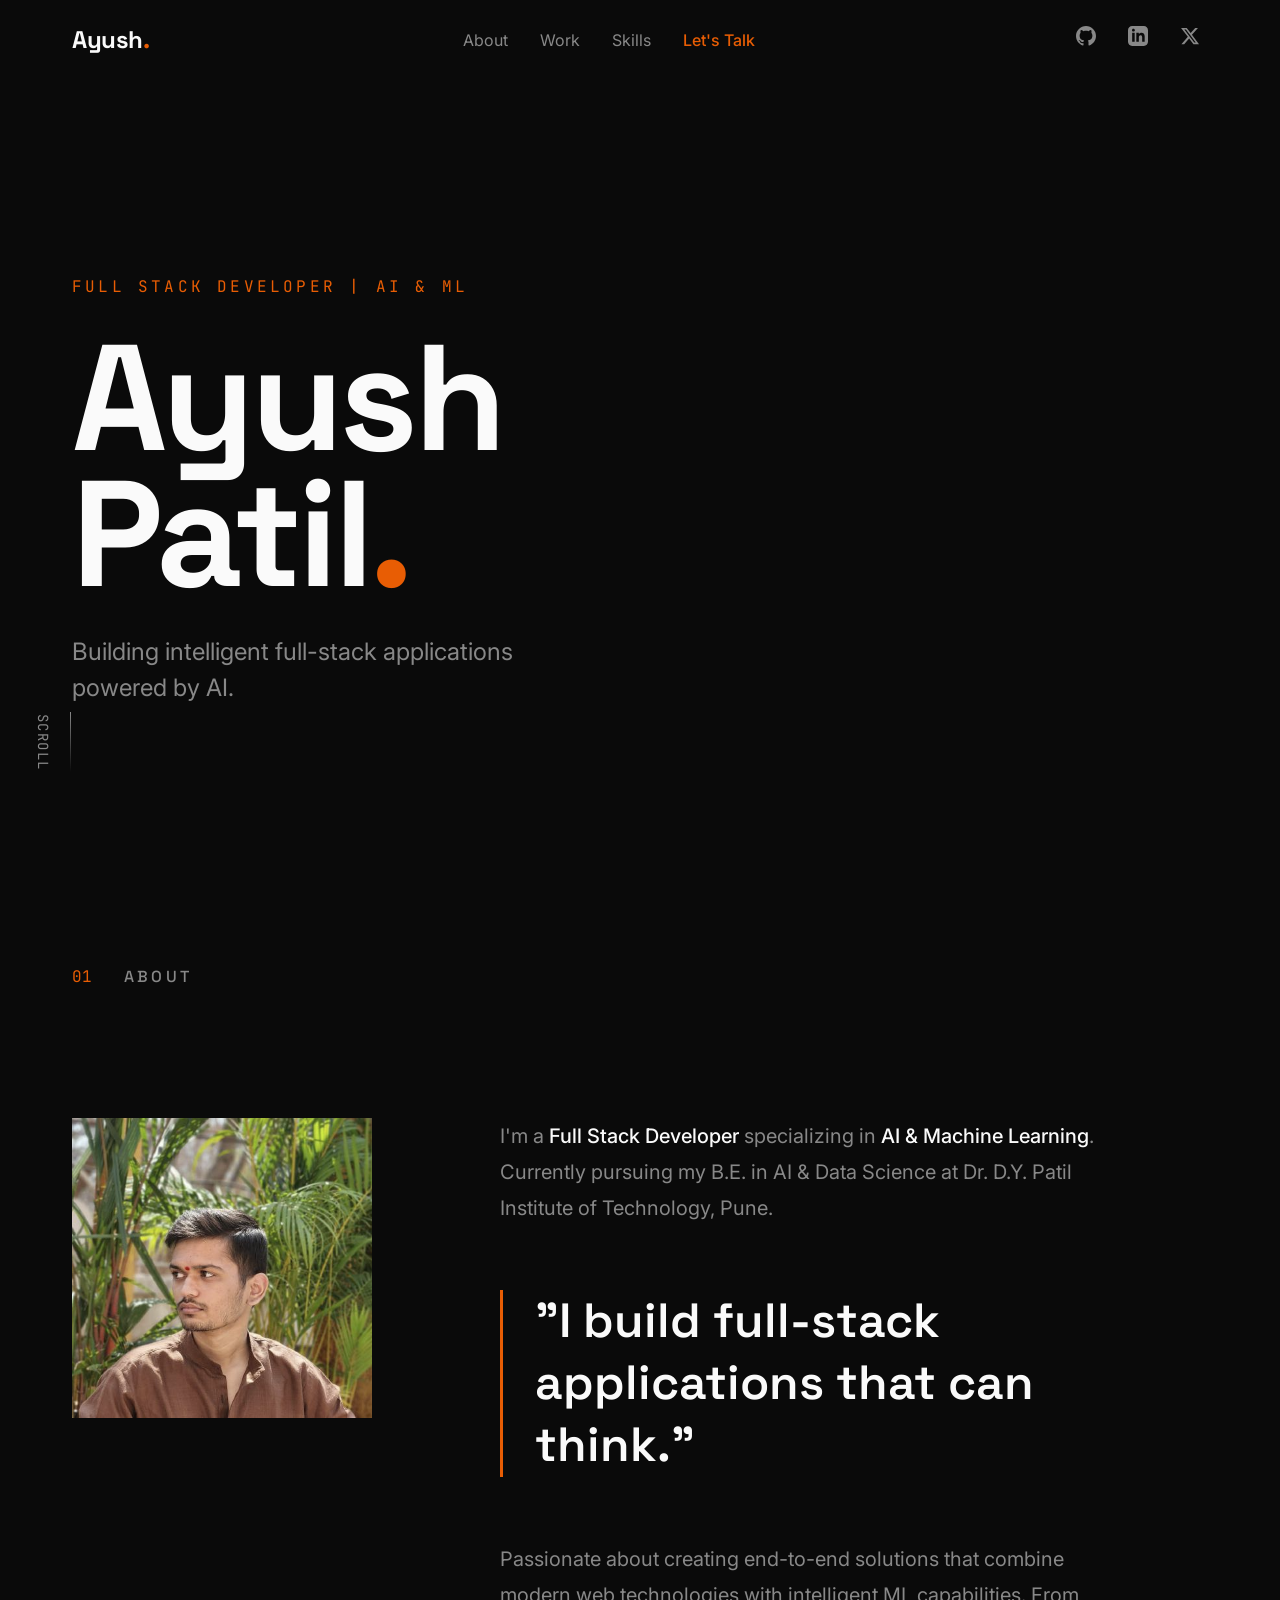
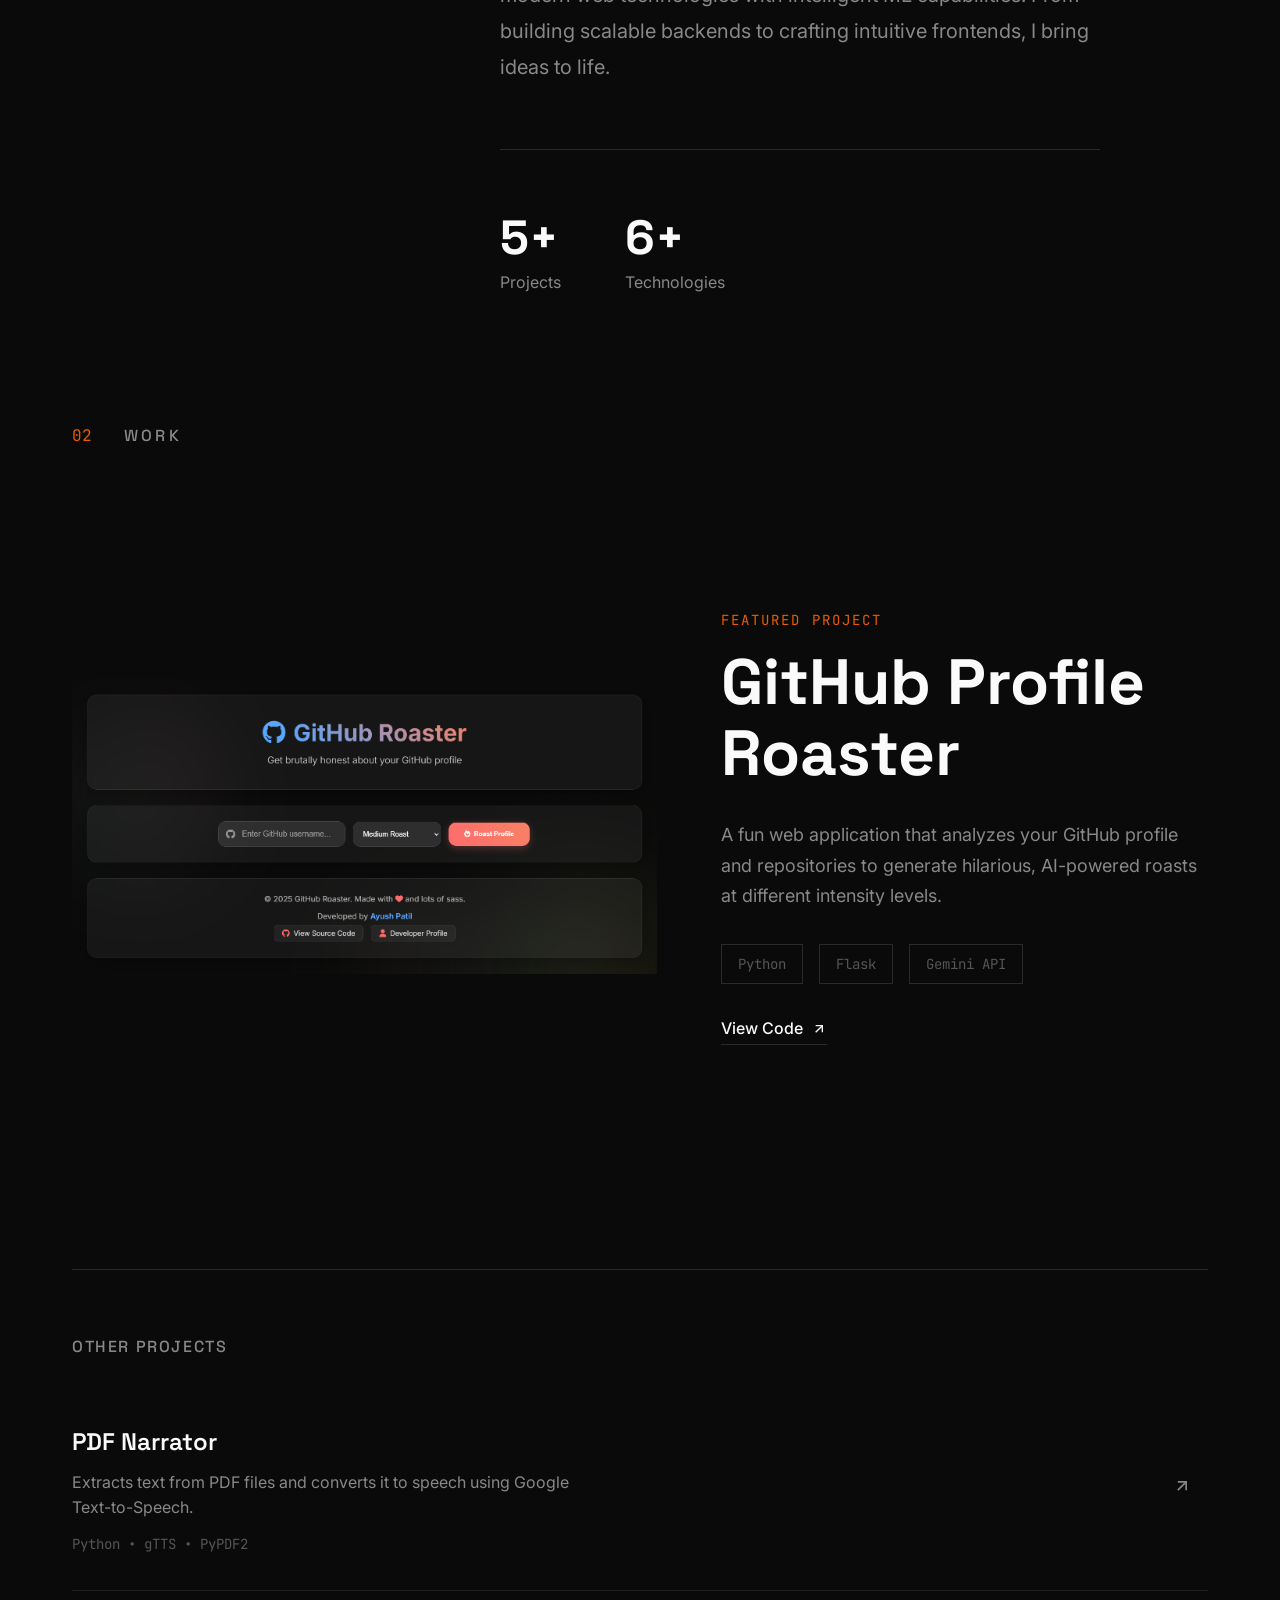
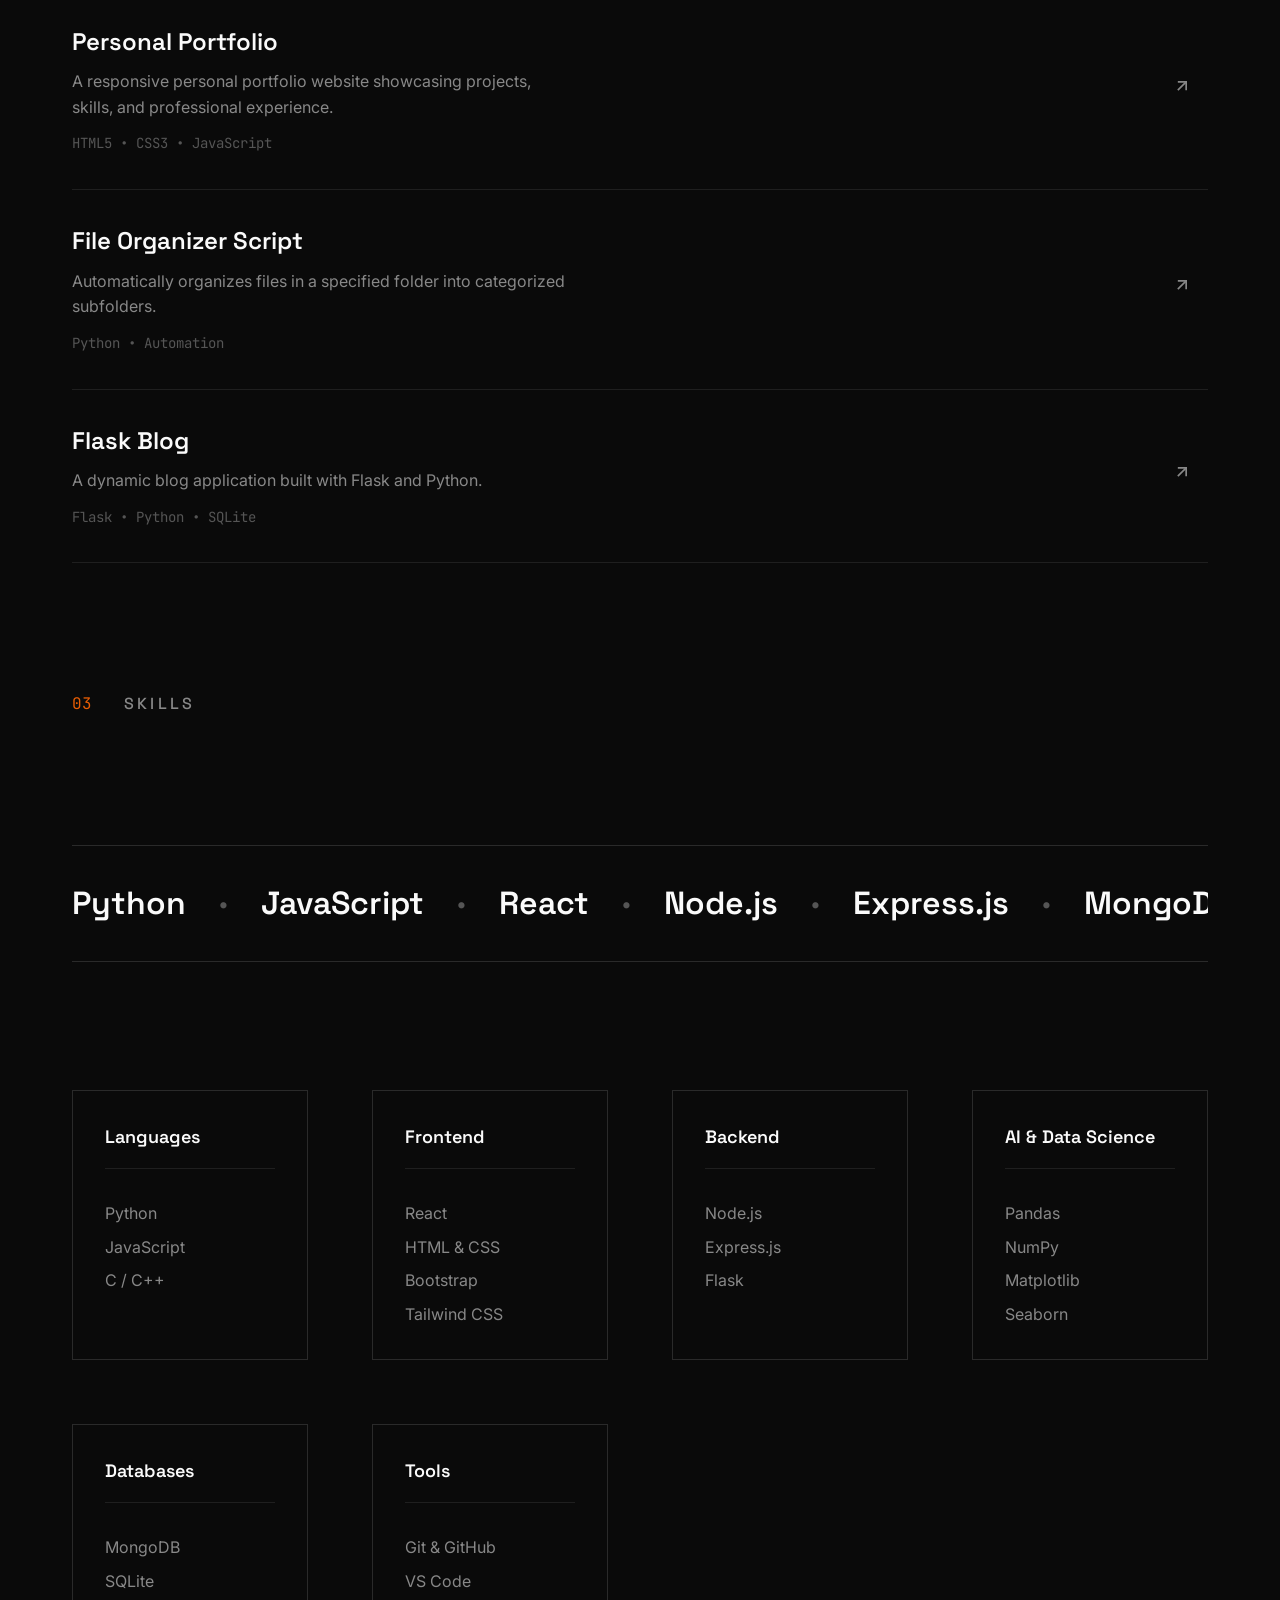
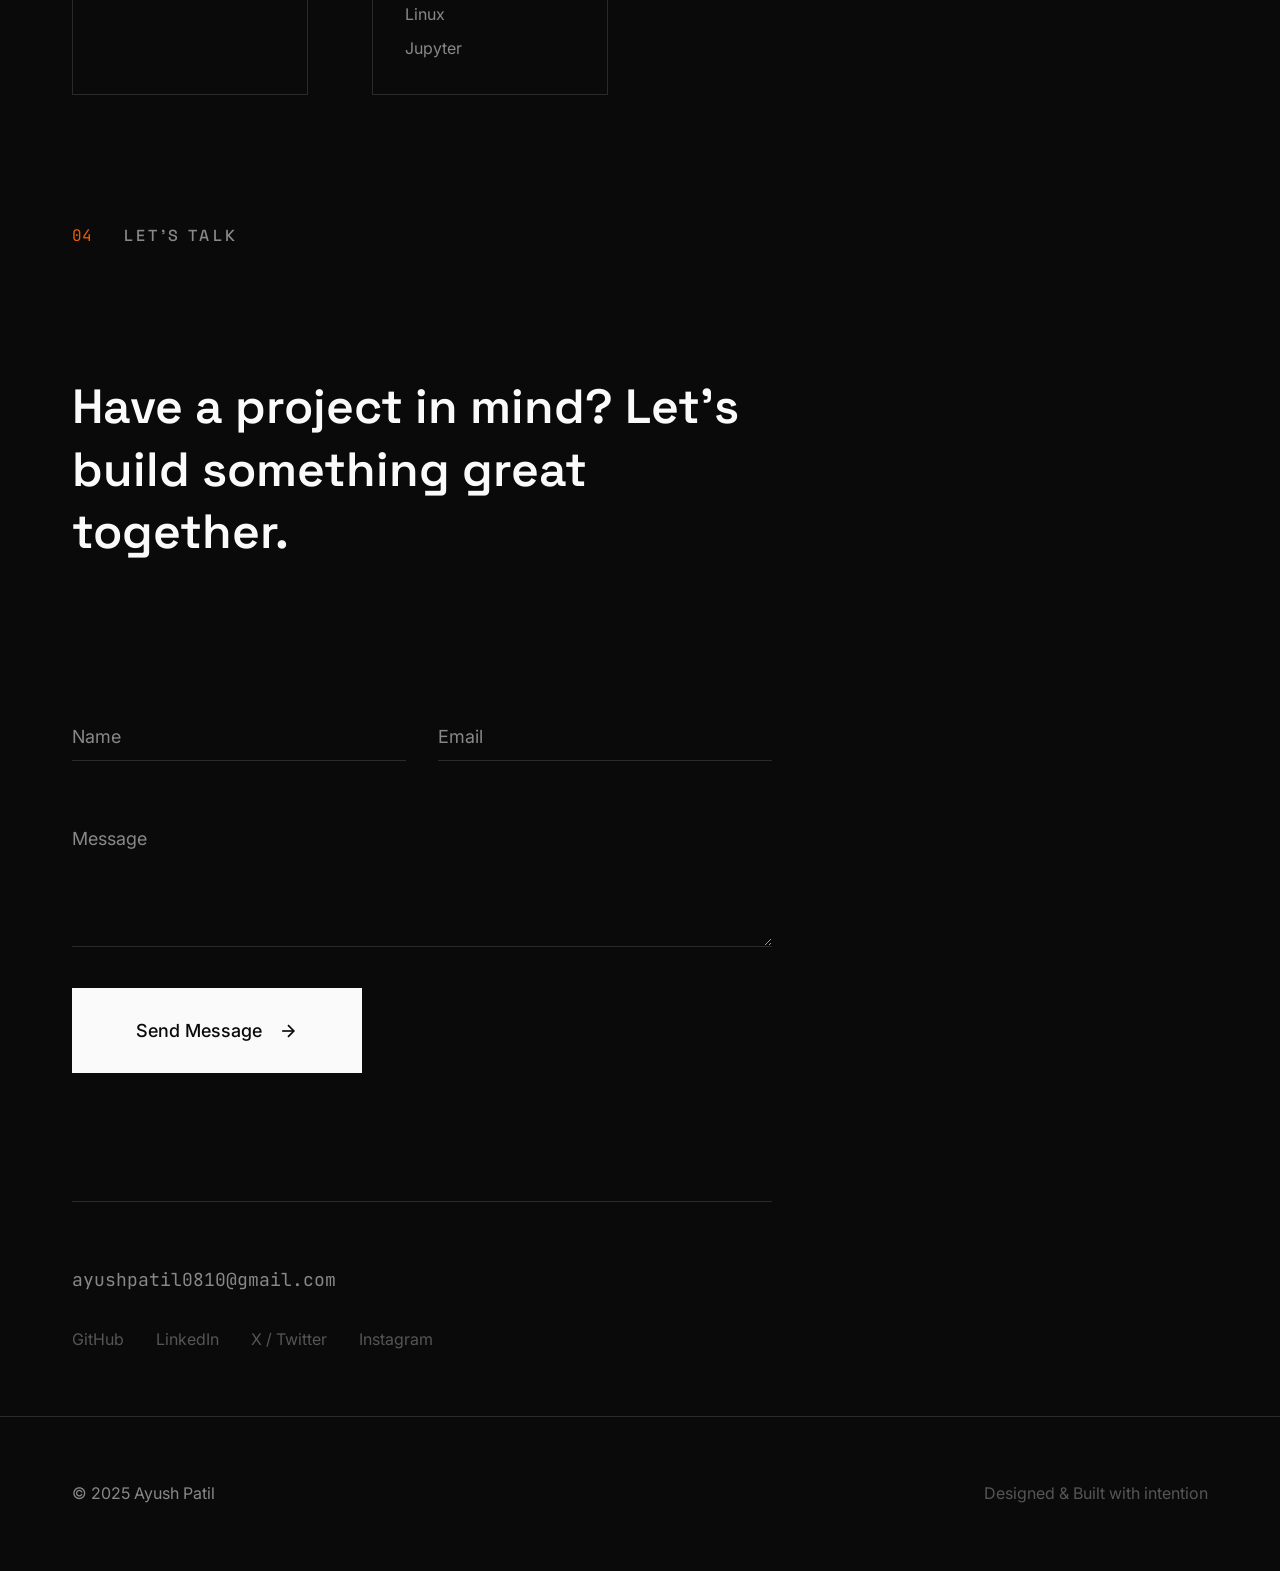
==== commit 73e0fef1: "Remove CNAME file and update technology count in portfolio stats" ====
--- a/index.html
+++ b/index.html
@@ -5,7 +5,7 @@
     <meta charset="UTF-8">
     <meta name="viewport" content="width=device-width, initial-scale=1.0">
     <meta name="description"
-        content="Ayush Patil — Full Stack Developer specializing in AI & ML, building intelligent full-stack applications.">
+        content="Ayush Patil - Full Stack Developer specializing in AI & ML, building intelligent full-stack applications.">
     <meta name="keywords"
         content="Full Stack Developer, AI, ML, MERN Stack, Python, React, Node.js, Machine Learning, Pune">
     <meta name="author" content="Ayush Patil">
@@ -14,7 +14,7 @@
         content="Full Stack Developer specializing in AI & ML, building intelligent applications.">
     <meta property="og:image" content="./images/avatar.jpg">
     <meta property="og:url" content="https://ayushpatil0810.github.io">
-    <title>Ayush Patil — Full Stack Developer | AI & ML</title>
+    <title>Ayush Patil - Full Stack Developer | AI & ML</title>
 
     <!-- Fonts -->
     <link rel="preconnect" href="https://fonts.googleapis.com">
@@ -22,7 +22,7 @@
     <link
         href="https://fonts.googleapis.com/css2?family=Space+Grotesk:wght@400;500;600;700&family=Inter:wght@400;500;600&family=JetBrains+Mono:wght@400;500&display=swap"
         rel="stylesheet">
-    <link rel="icon" href="/favicon.png" type="image/x-icon">
+    <link rel="icon" href="/images/favicon.png" type="image/x-icon">
 
     <link rel="stylesheet" href="style.css">
 </head>
@@ -143,12 +143,8 @@
                                 <span class="stat__label">Projects</span>
                             </div>
                             <div class="stat">
-                                <span class="stat__number">3+</span>
+                                <span class="stat__number">6+</span>
                                 <span class="stat__label">Technologies</span>
-                            </div>
-                            <div class="stat">
-                                <span class="stat__number">5</span>
-                                <span class="stat__label">Certifications</span>
                             </div>
                         </div>
                     </div>
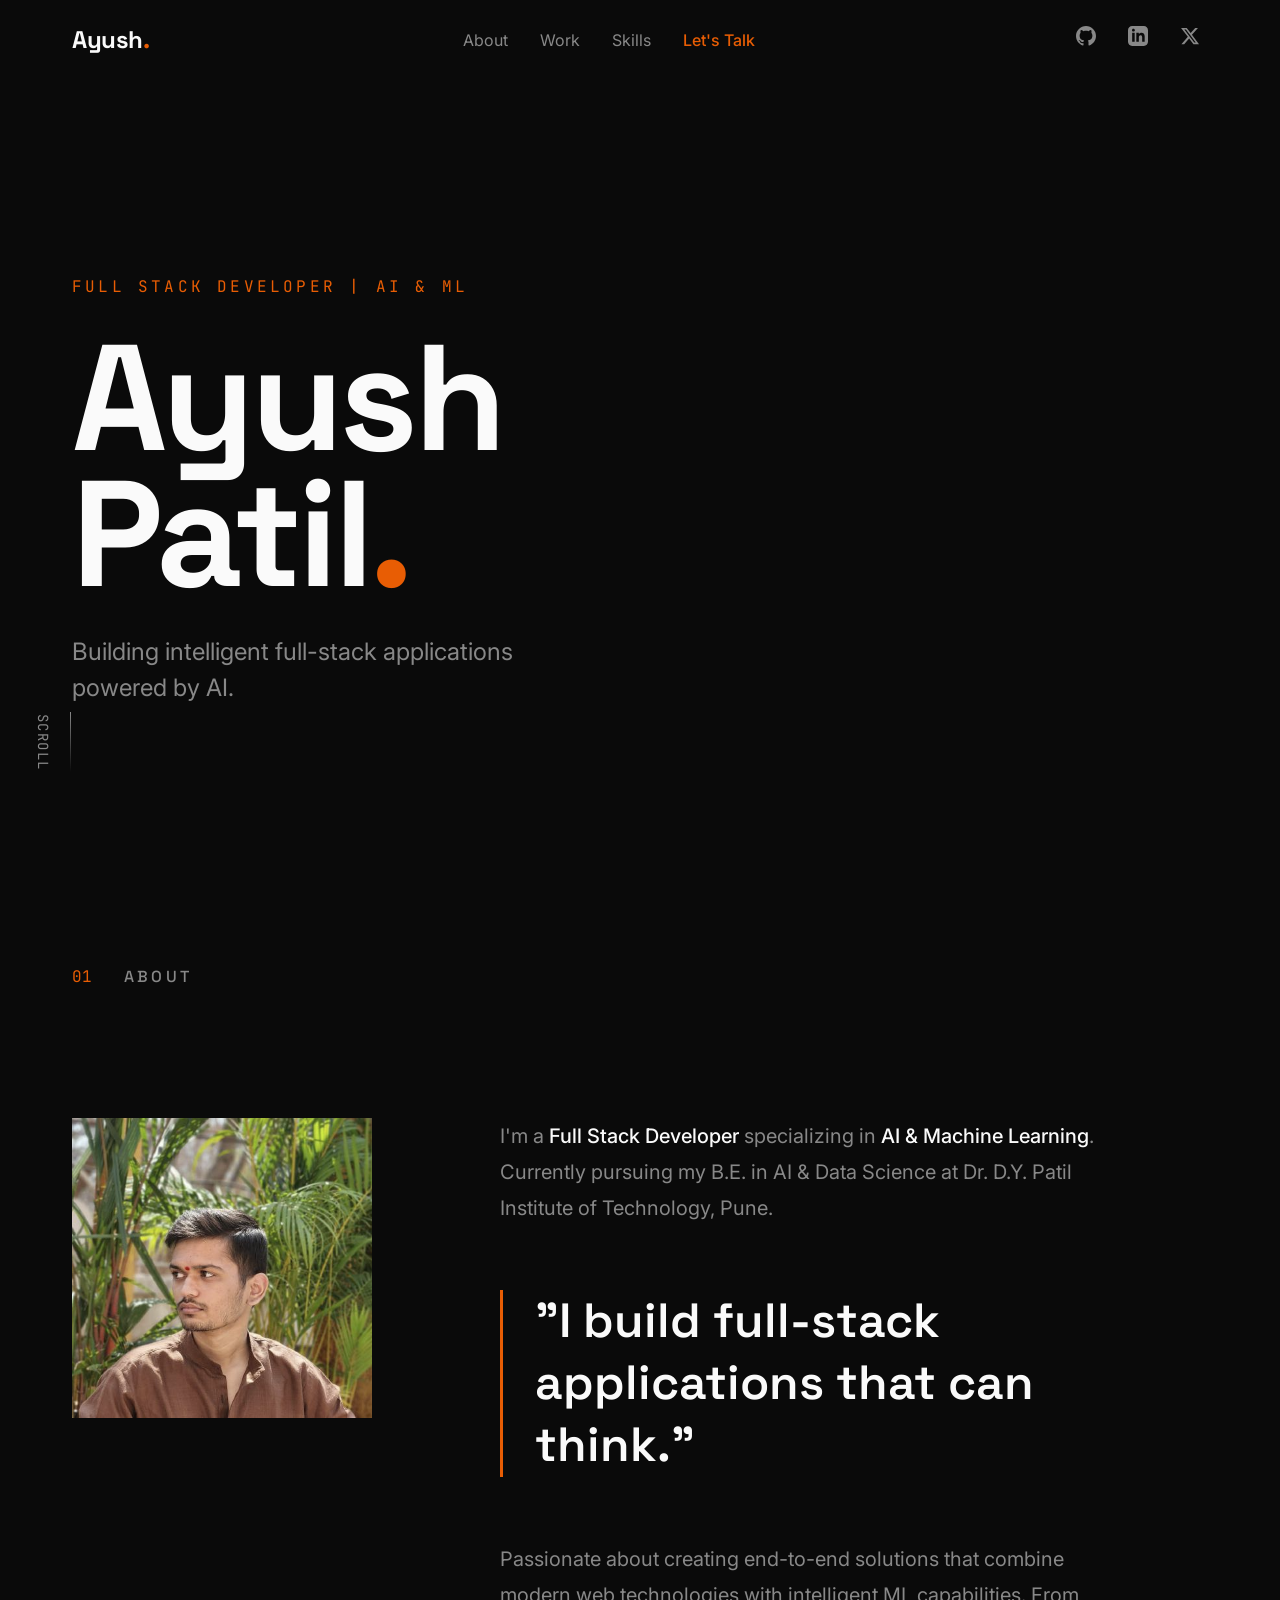
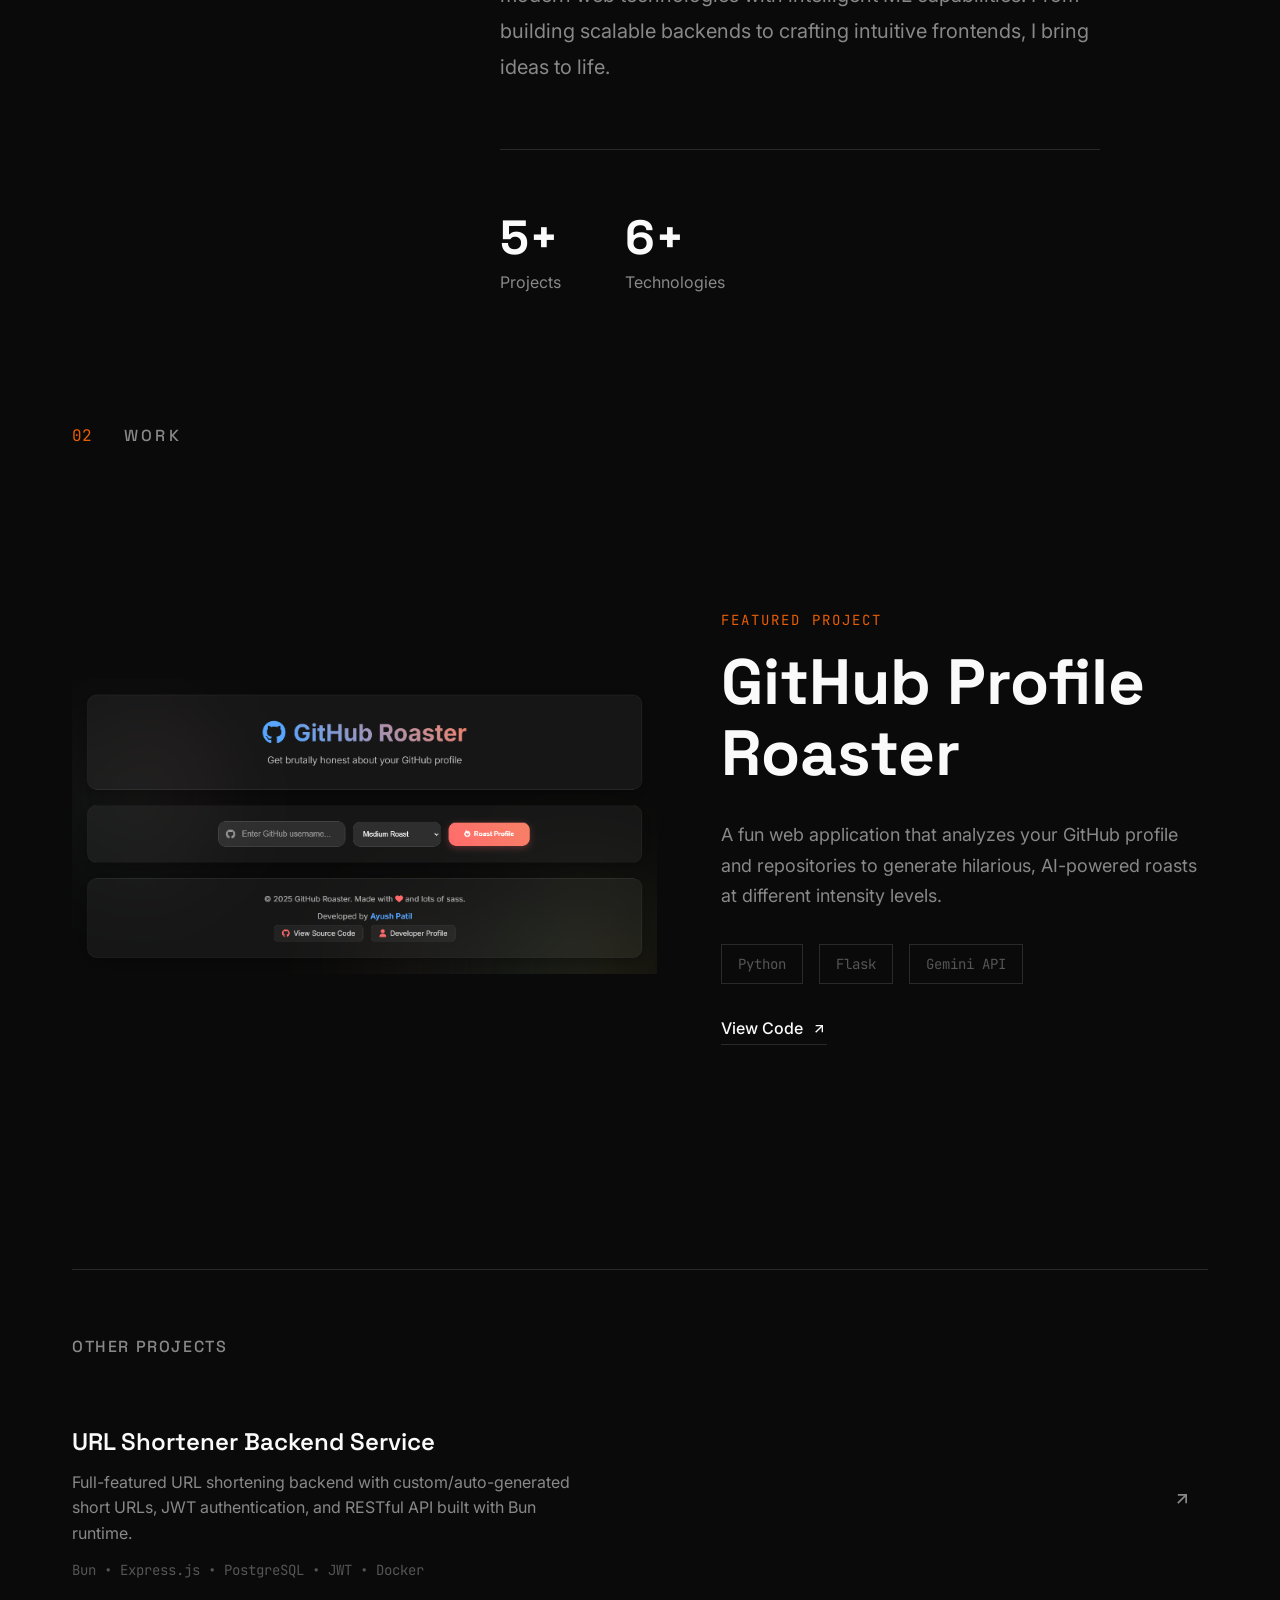
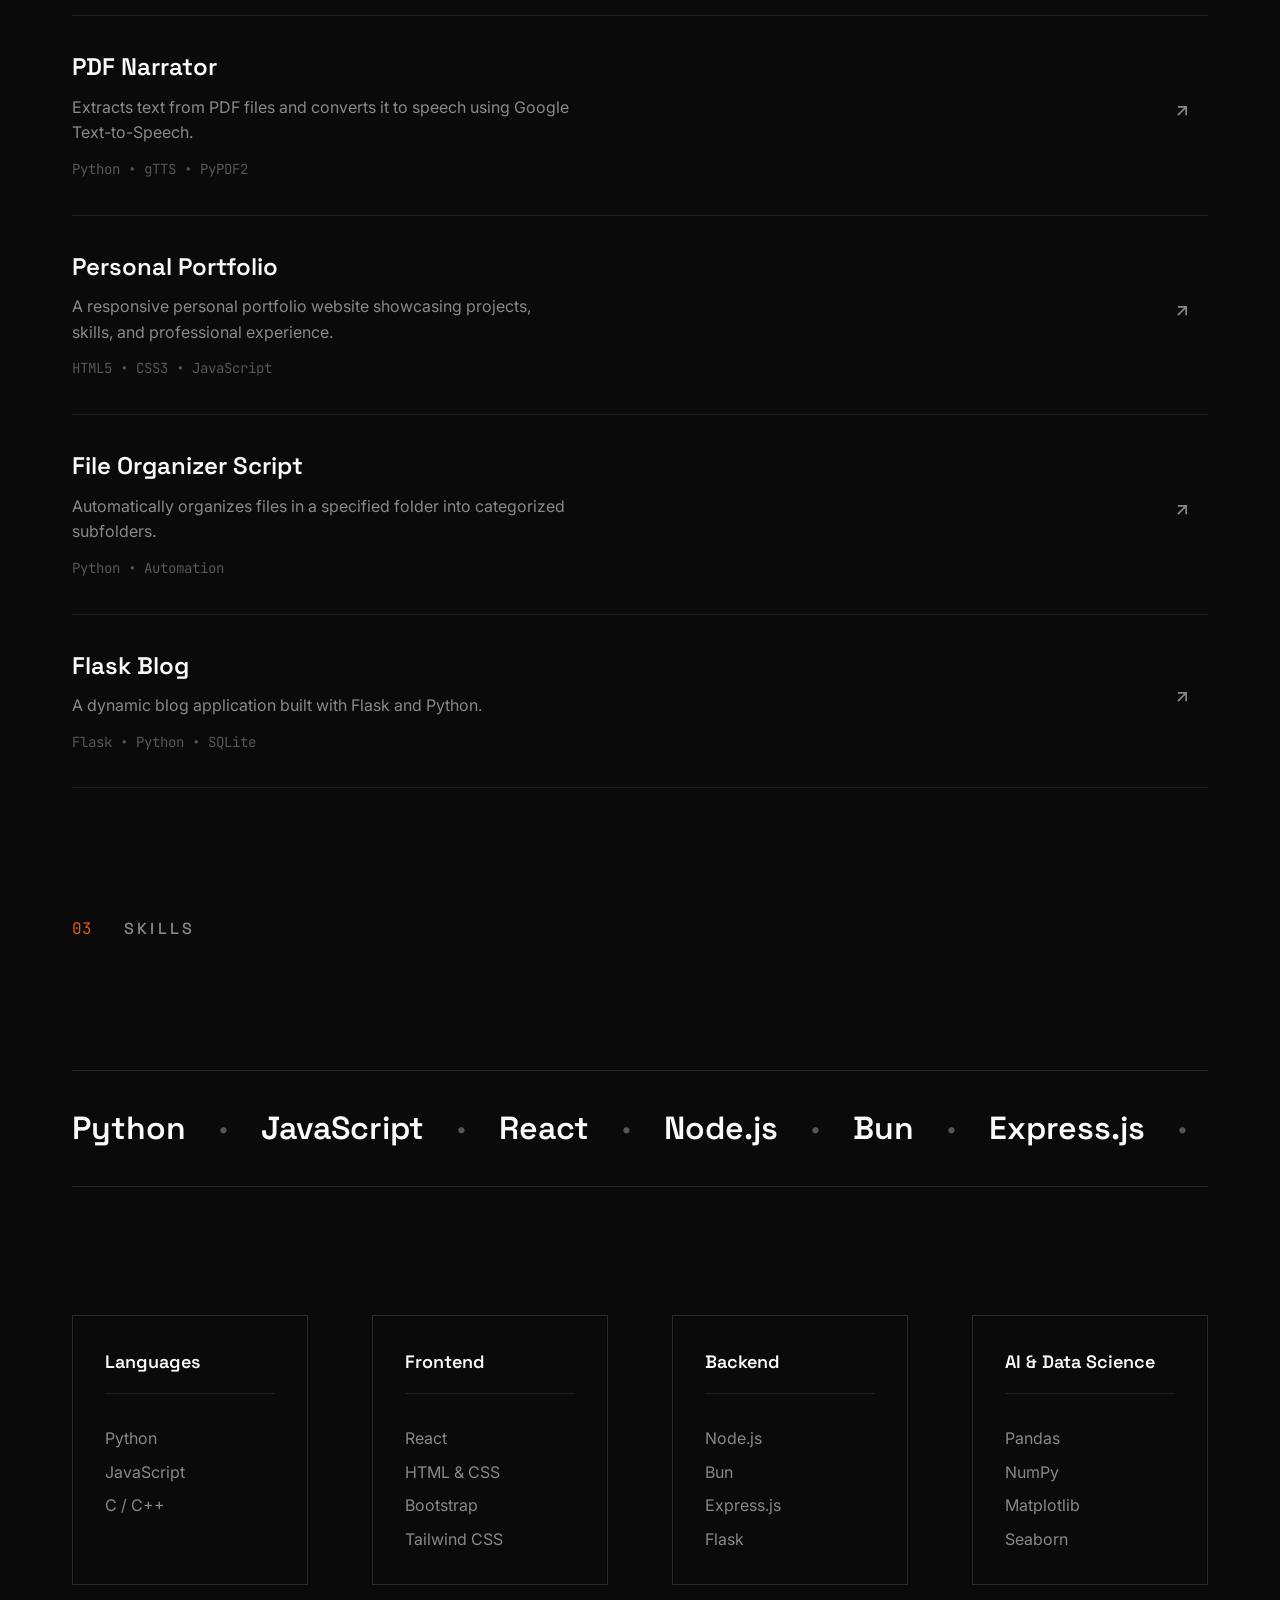
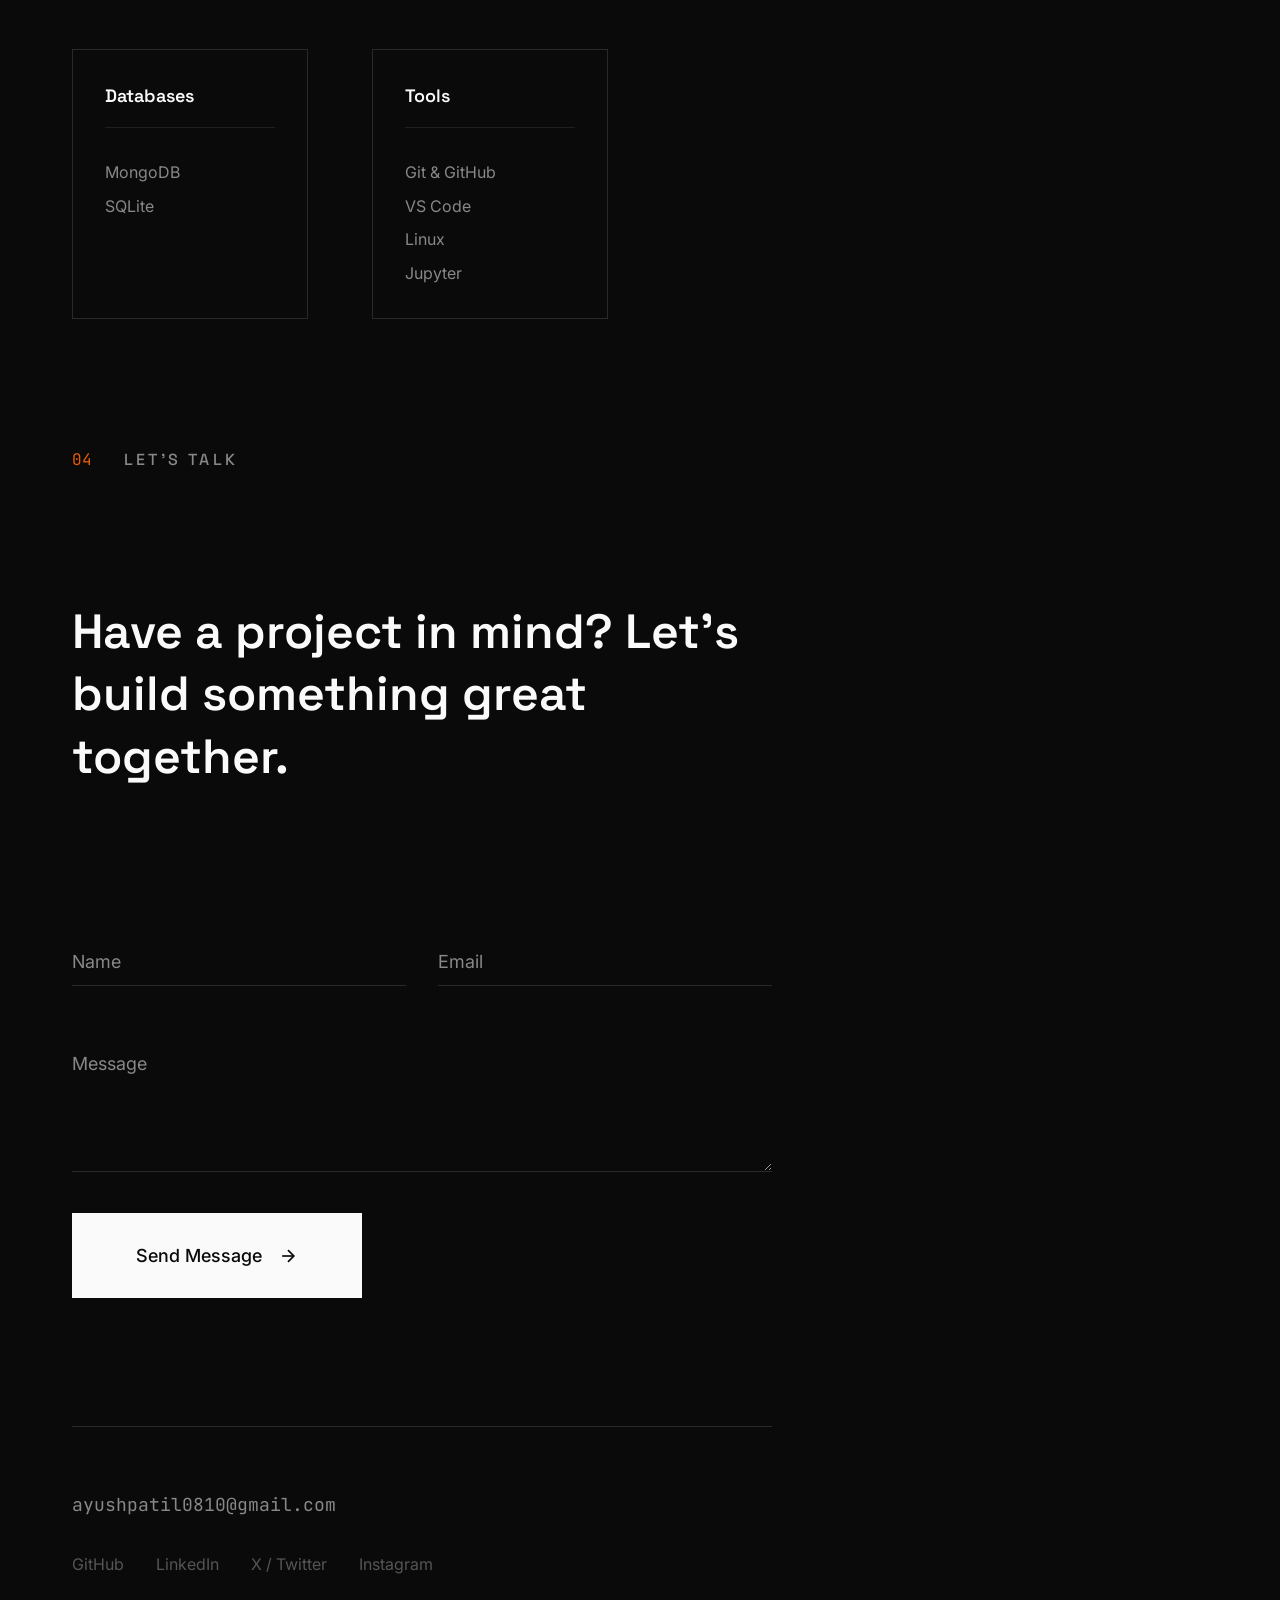
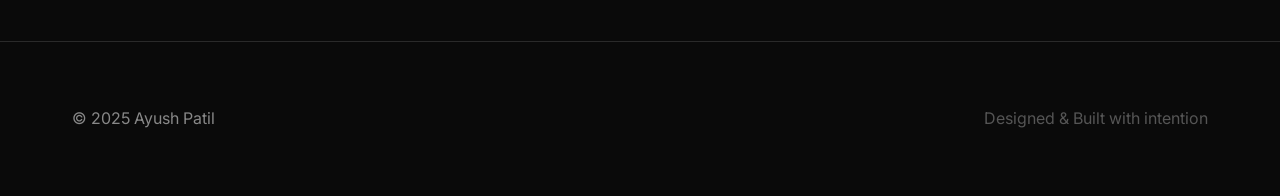
==== commit 79e54c54: "Add URL Shortener project and include Bun in backend skills" ====
--- a/index.html
+++ b/index.html
@@ -198,6 +198,22 @@
 
                     <article class="project-item reveal">
                         <div class="project-item__content">
+                            <h5 class="project-item__title">URL Shortener Backend Service</h5>
+                            <p class="project-item__description">Full-featured URL shortening backend with custom/auto-generated short URLs, JWT authentication, and RESTful API built with Bun runtime.</p>
+                            <span class="project-item__tech">Bun • Express.js • PostgreSQL • JWT • Docker</span>
+                        </div>
+                        <a href="https://github.com/ayushpatil0810/url-shortner" target="_blank" rel="noopener"
+                            class="project-item__link" aria-label="View URL Shortener">
+                            <svg width="20" height="20" viewBox="0 0 24 24" fill="none" stroke="currentColor"
+                                stroke-width="2">
+                                <line x1="7" y1="17" x2="17" y2="7"></line>
+                                <polyline points="7 7 17 7 17 17"></polyline>
+                            </svg>
+                        </a>
+                    </article>
+
+                    <article class="project-item reveal">
+                        <div class="project-item__content">
                             <h5 class="project-item__title">PDF Narrator</h5>
                             <p class="project-item__description">Extracts text from PDF files and converts it to speech
                                 using Google Text-to-Speech.</p>
@@ -286,6 +302,8 @@
                         <span class="marquee__separator">•</span>
                         <span class="marquee__item">Node.js</span>
                         <span class="marquee__separator">•</span>
+                        <span class="marquee__item">Bun</span>
+                        <span class="marquee__separator">•</span>
                         <span class="marquee__item">Express.js</span>
                         <span class="marquee__separator">•</span>
                         <span class="marquee__item">MongoDB</span>
@@ -307,6 +325,8 @@
                         <span class="marquee__item">React</span>
                         <span class="marquee__separator">•</span>
                         <span class="marquee__item">Node.js</span>
+                        <span class="marquee__separator">•</span>
+                        <span class="marquee__item">Bun</span>
                         <span class="marquee__separator">•</span>
                         <span class="marquee__item">Express.js</span>
                         <span class="marquee__separator">•</span>
@@ -348,6 +368,7 @@
                         <h4 class="skill-category__title">Backend</h4>
                         <ul class="skill-category__list">
                             <li>Node.js</li>
+                            <li>Bun</li>
                             <li>Express.js</li>
                             <li>Flask</li>
                         </ul>
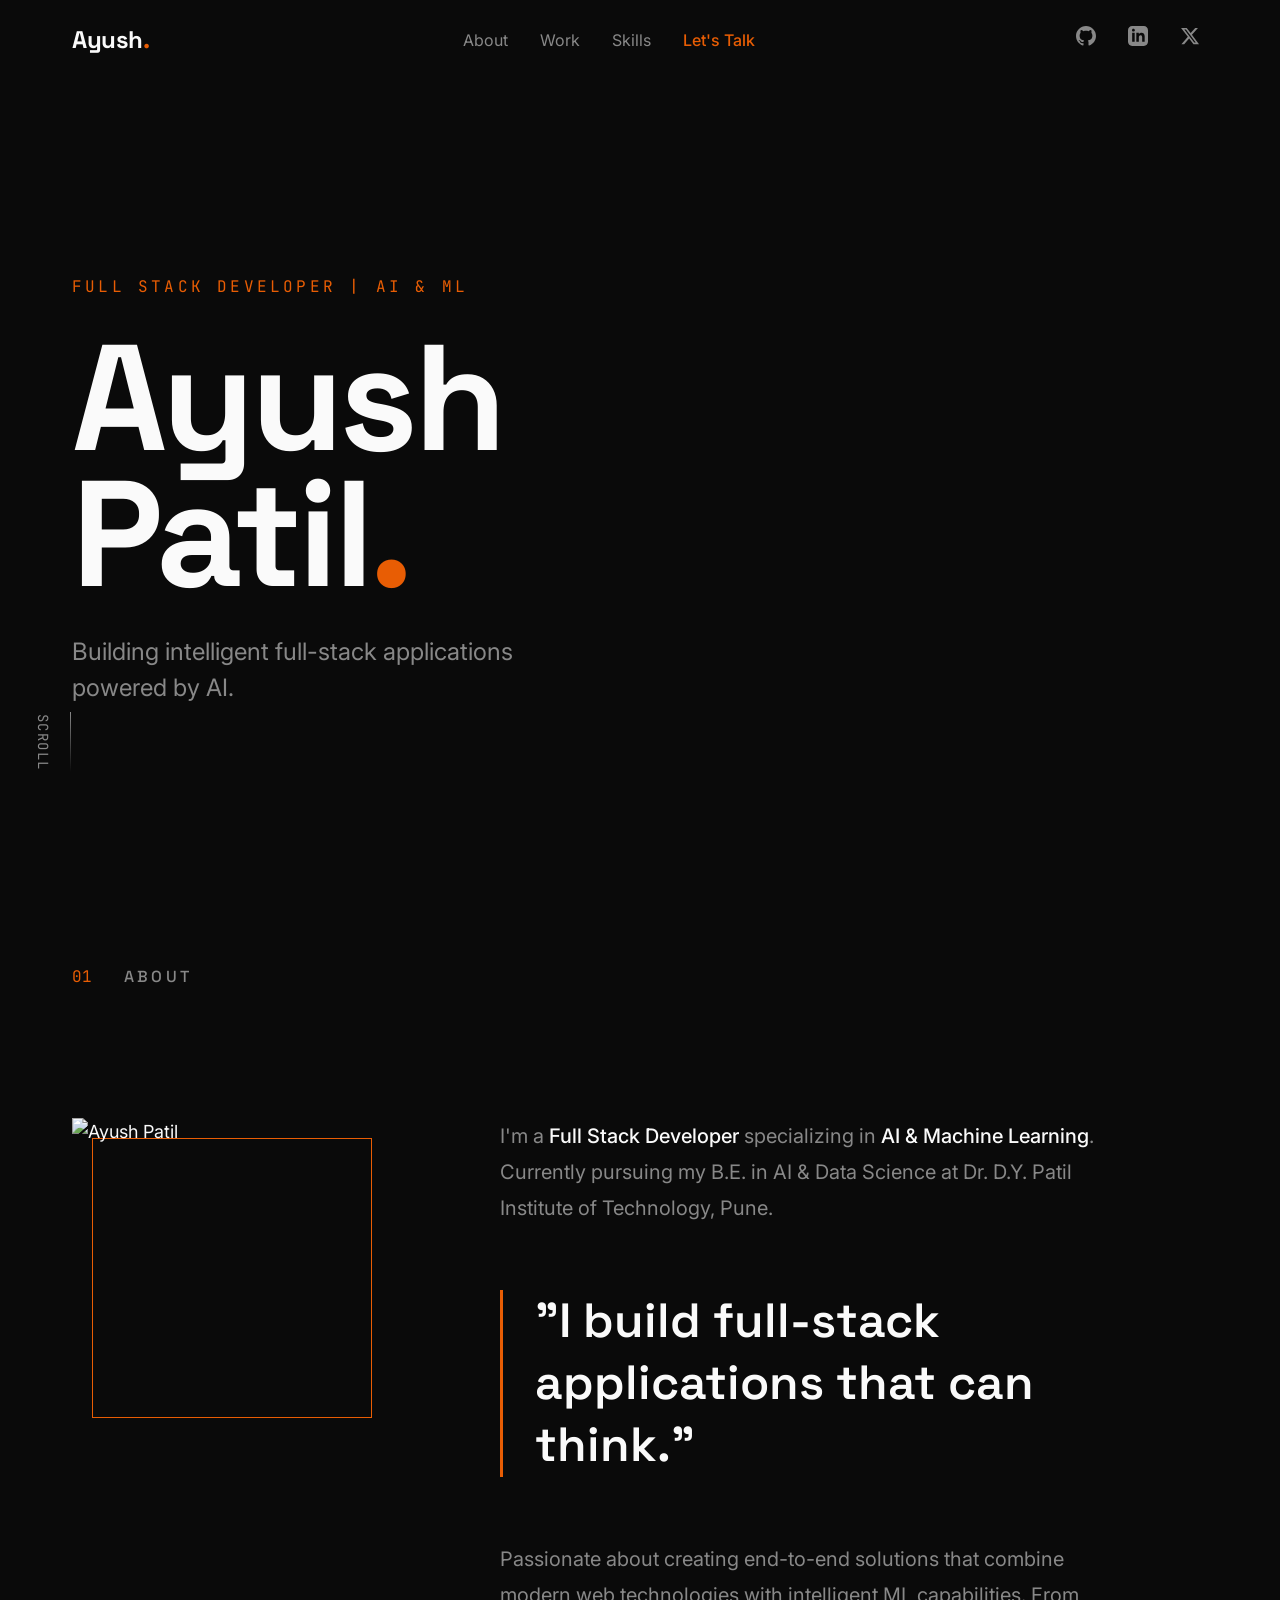
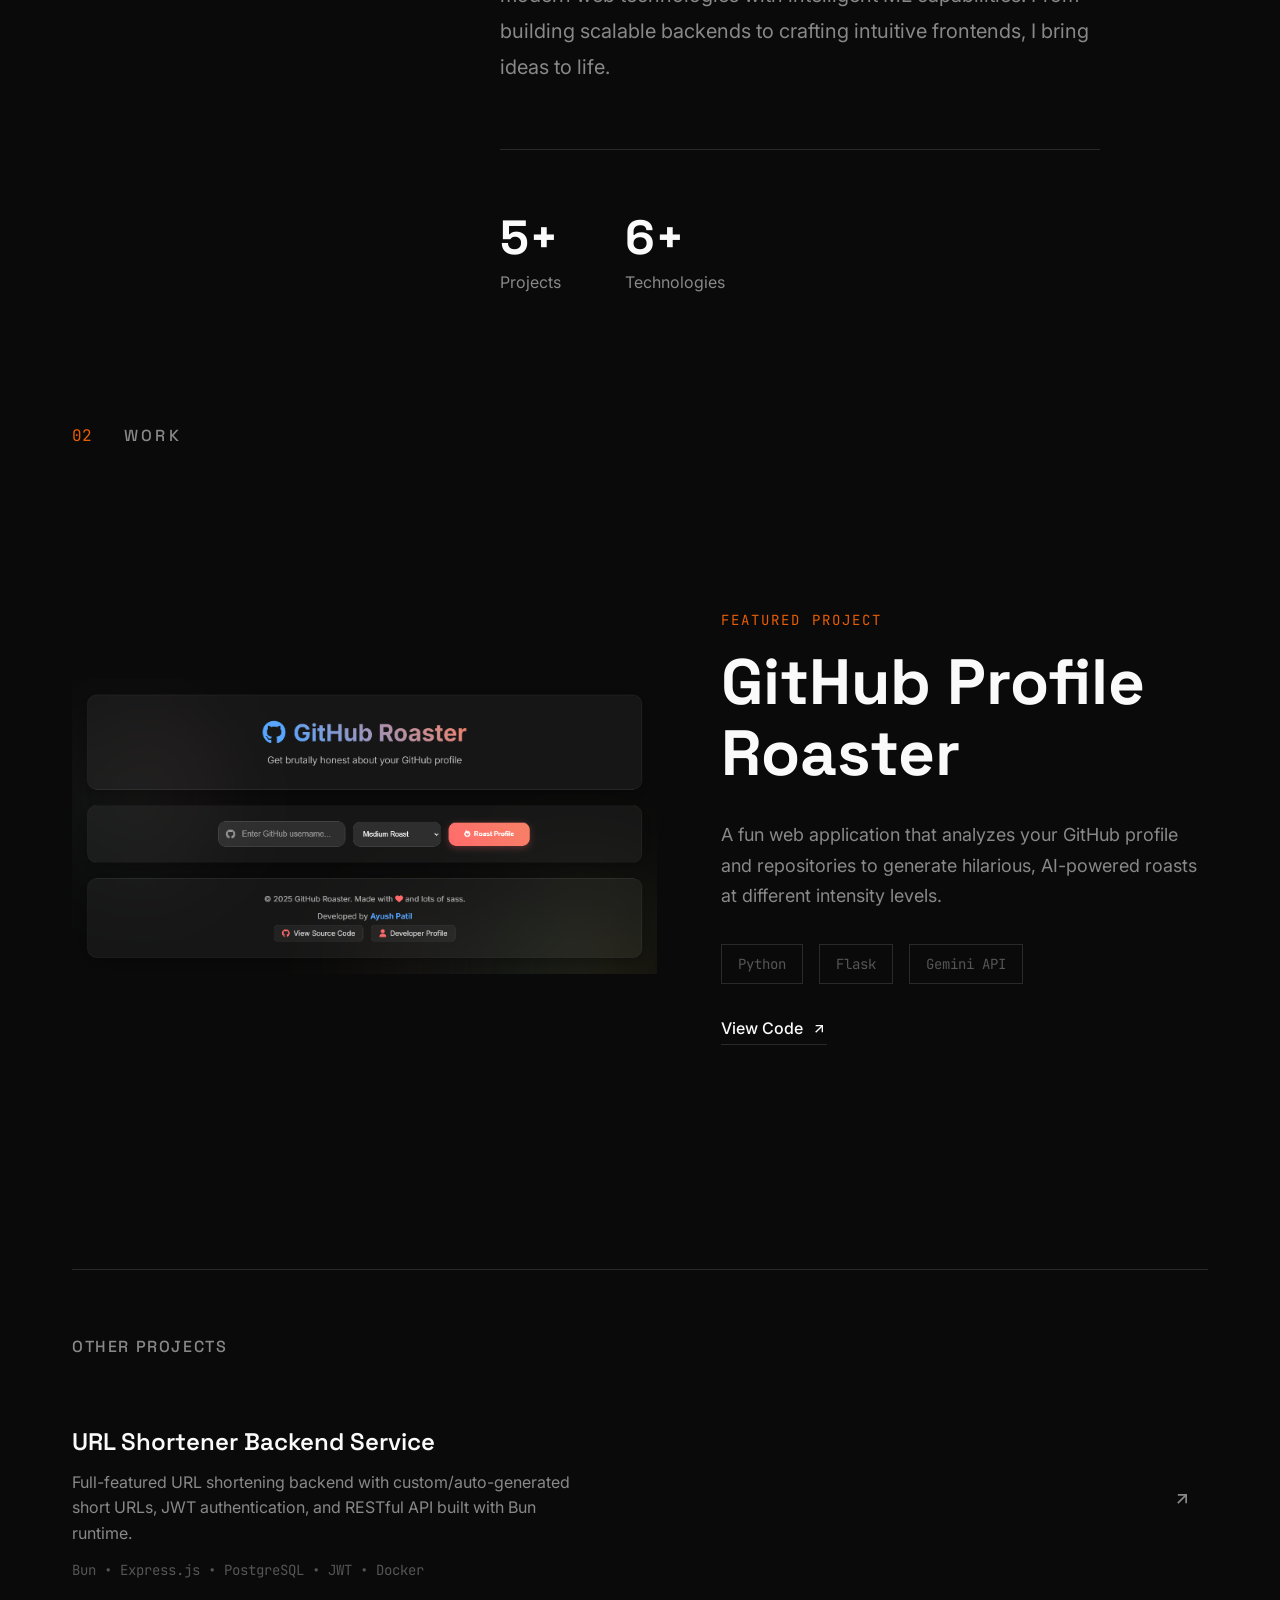
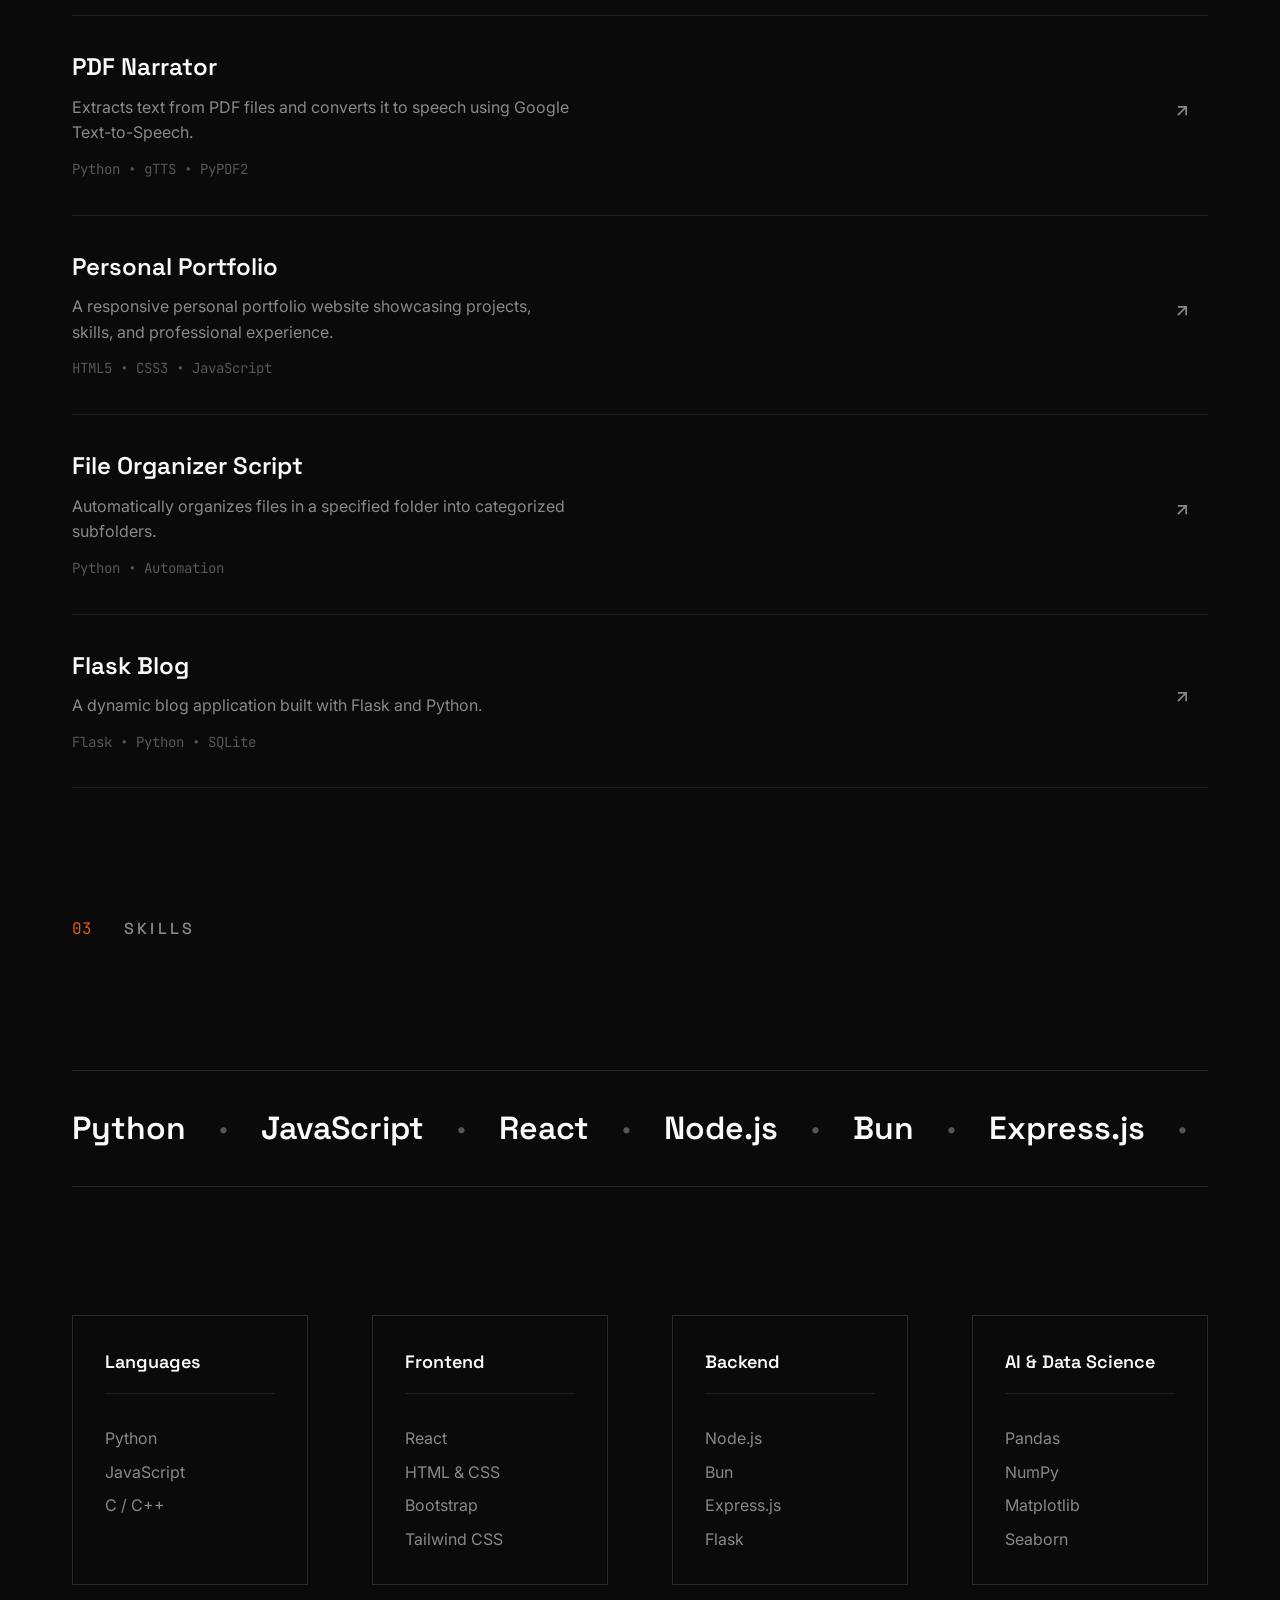
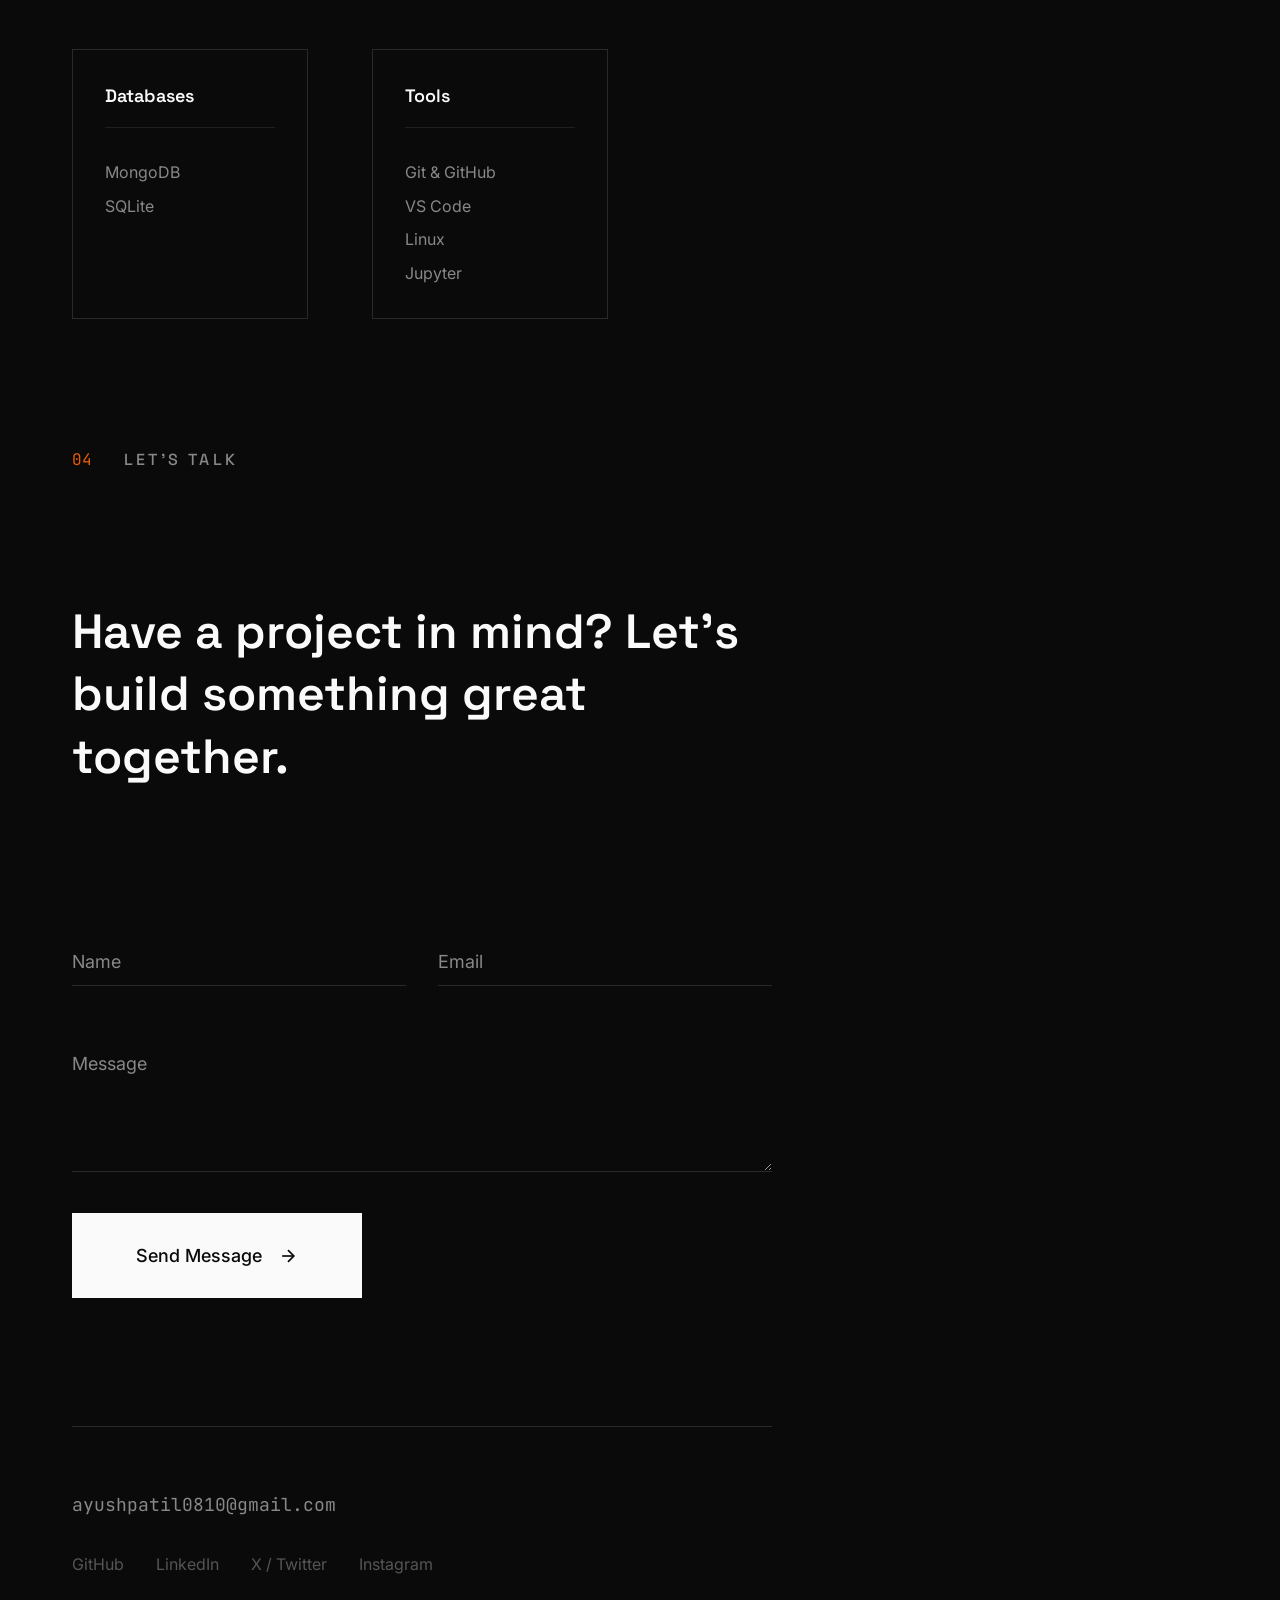
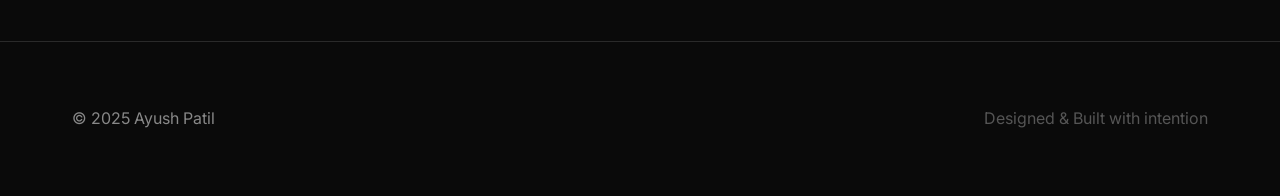
==== commit 25cb9194: "Update avatar image source to a remote URL" ====
--- a/index.html
+++ b/index.html
@@ -116,7 +116,7 @@
 
                 <div class="about__content">
                     <div class="about__image-wrapper reveal">
-                        <img src="./images/avatar.jpg" alt="Ayush Patil" class="about__image">
+                        <img src="https://avatars.githubusercontent.com/u/94798136?s=400&u=3ed24ea8168c38ff170662fa76c00b12a252f0d1&v=4" alt="Ayush Patil" class="about__image">
                     </div>
 
                     <div class="about__text reveal">
@@ -482,4 +482,4 @@
     <script src="./script.js"></script>
 </body>
 
-</html>+</html>
